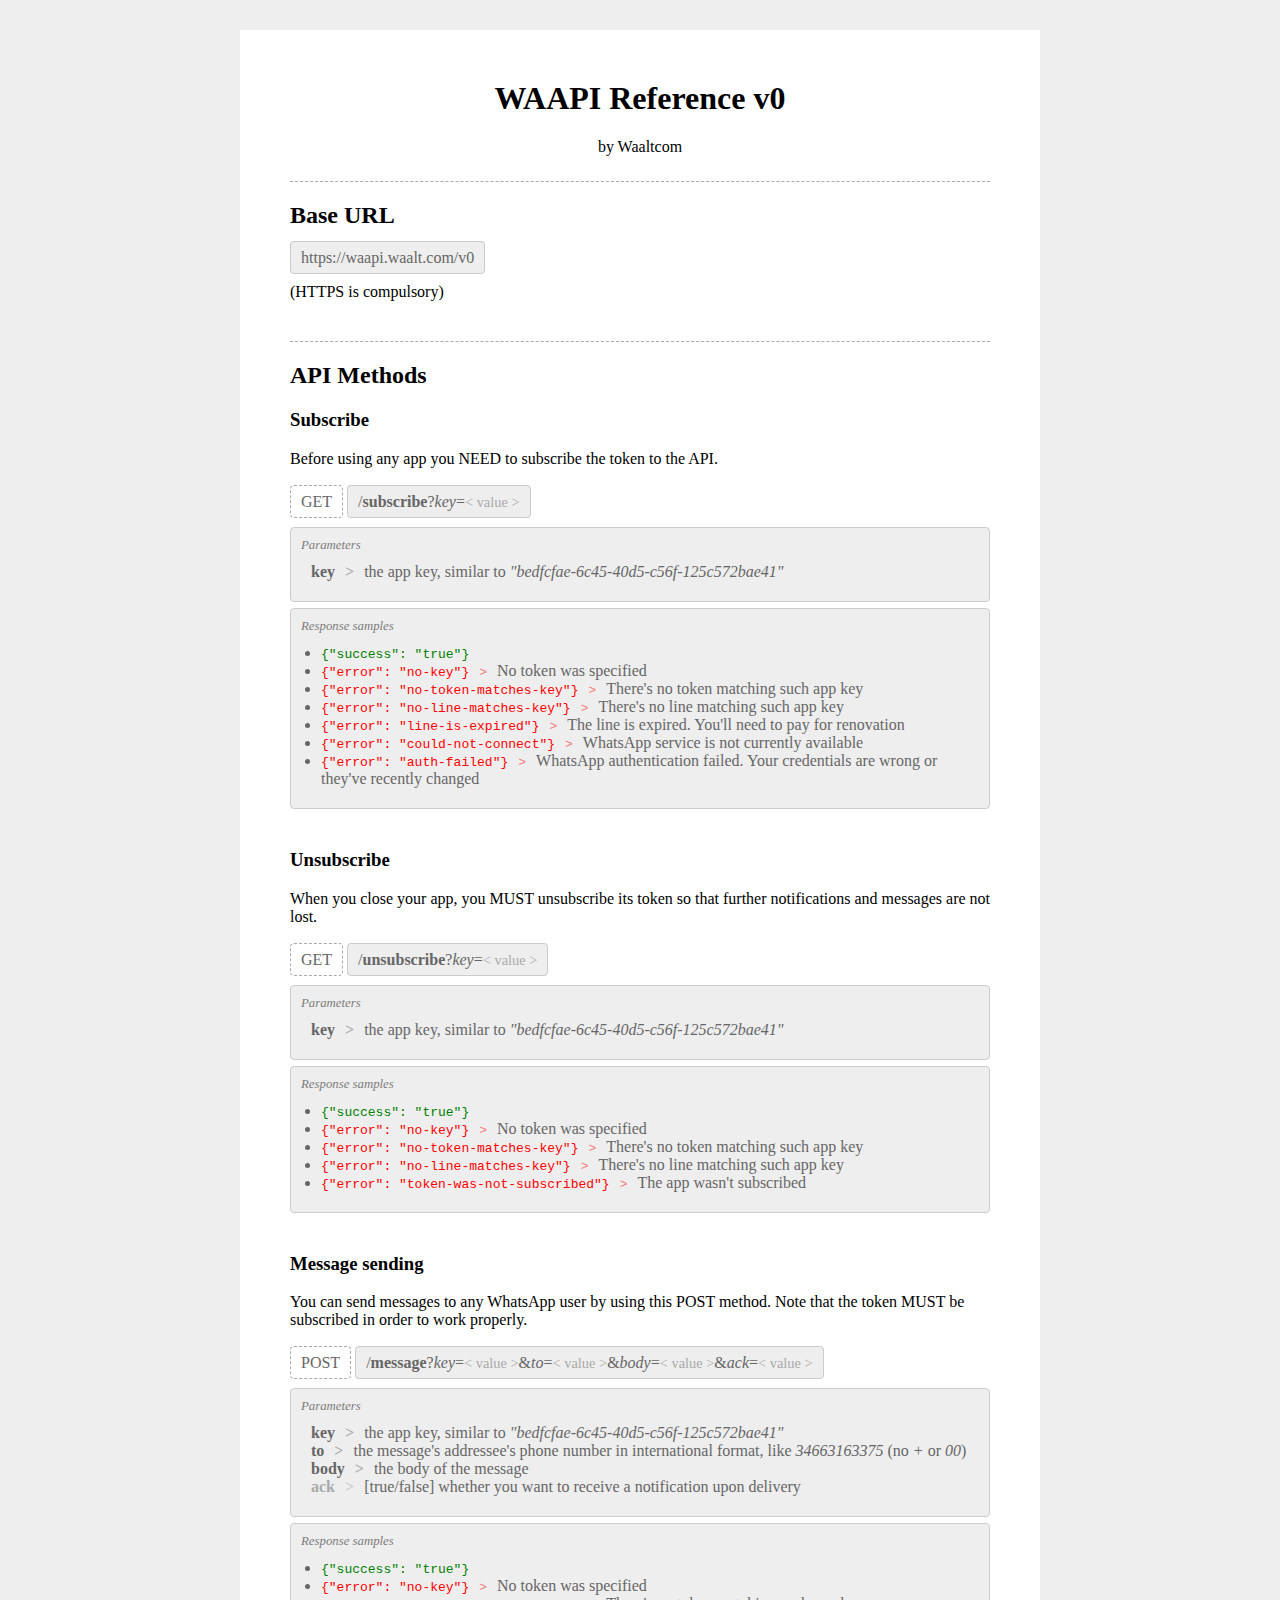
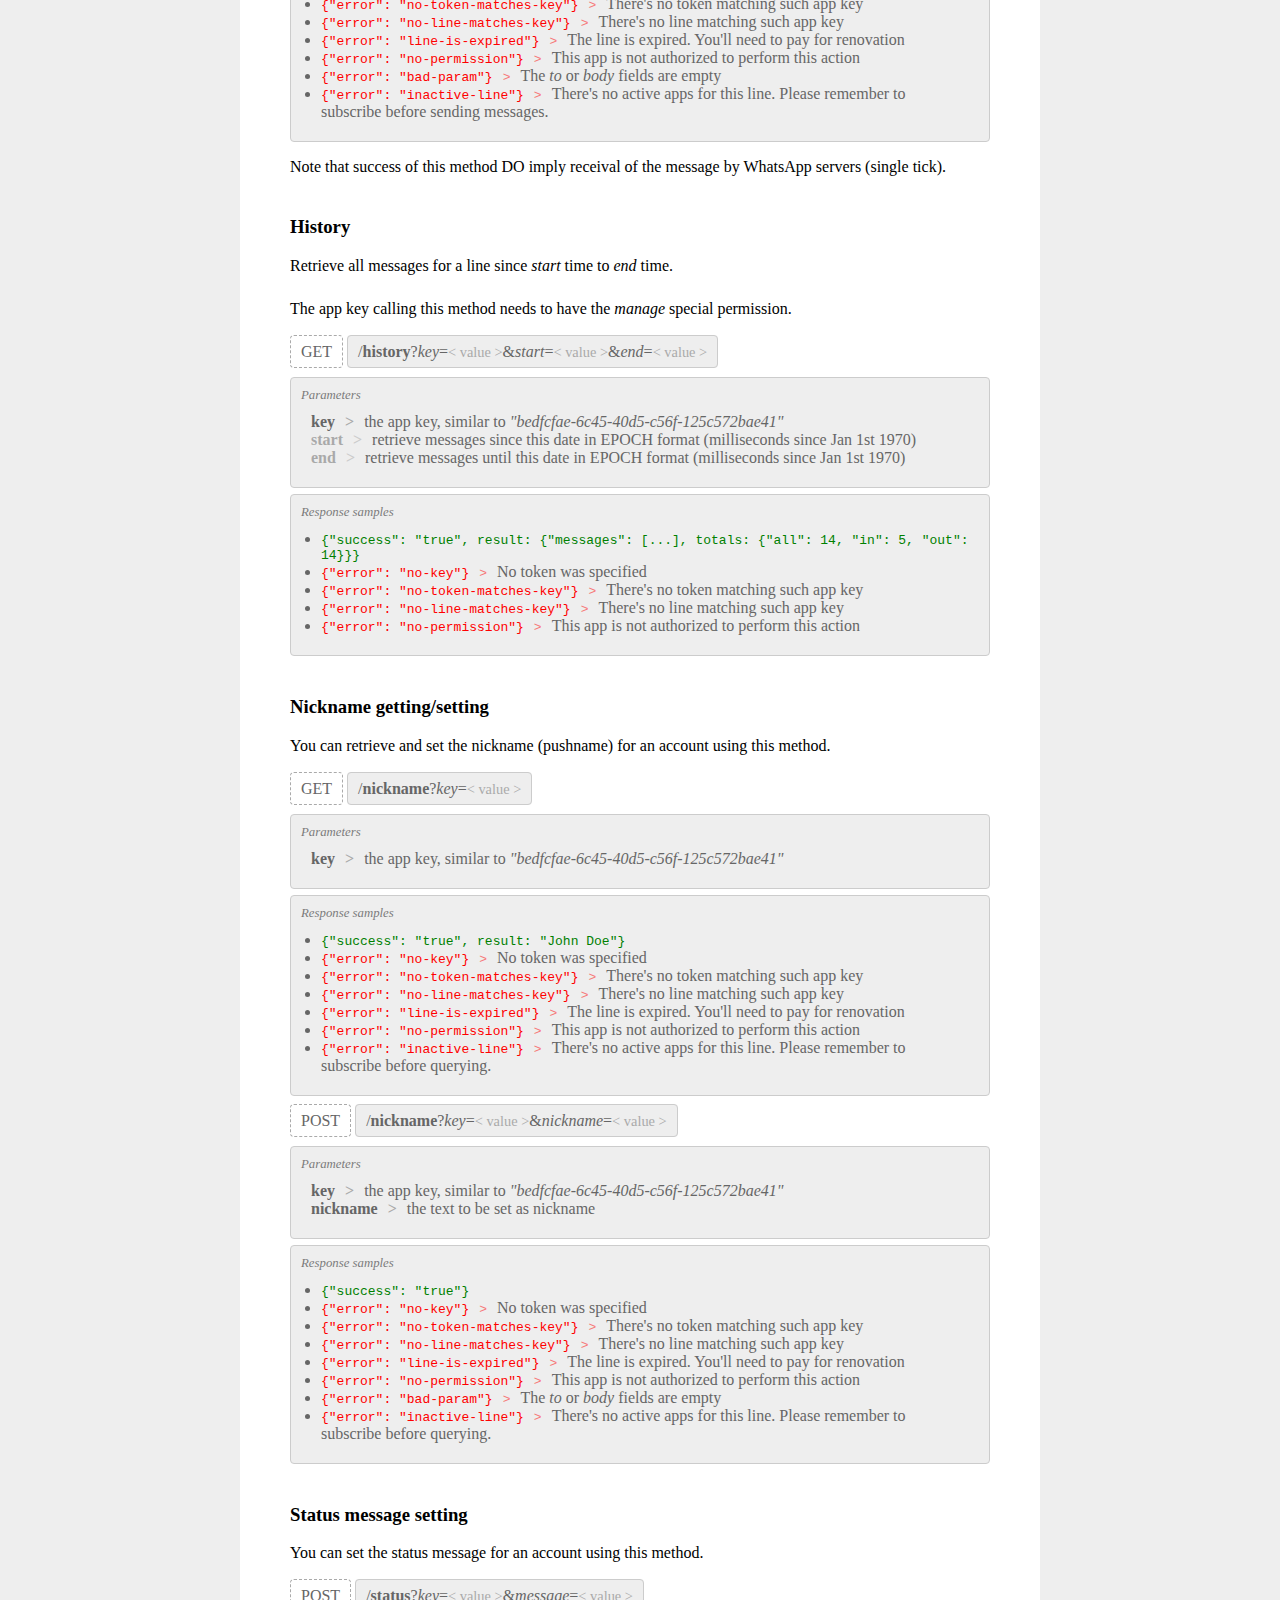
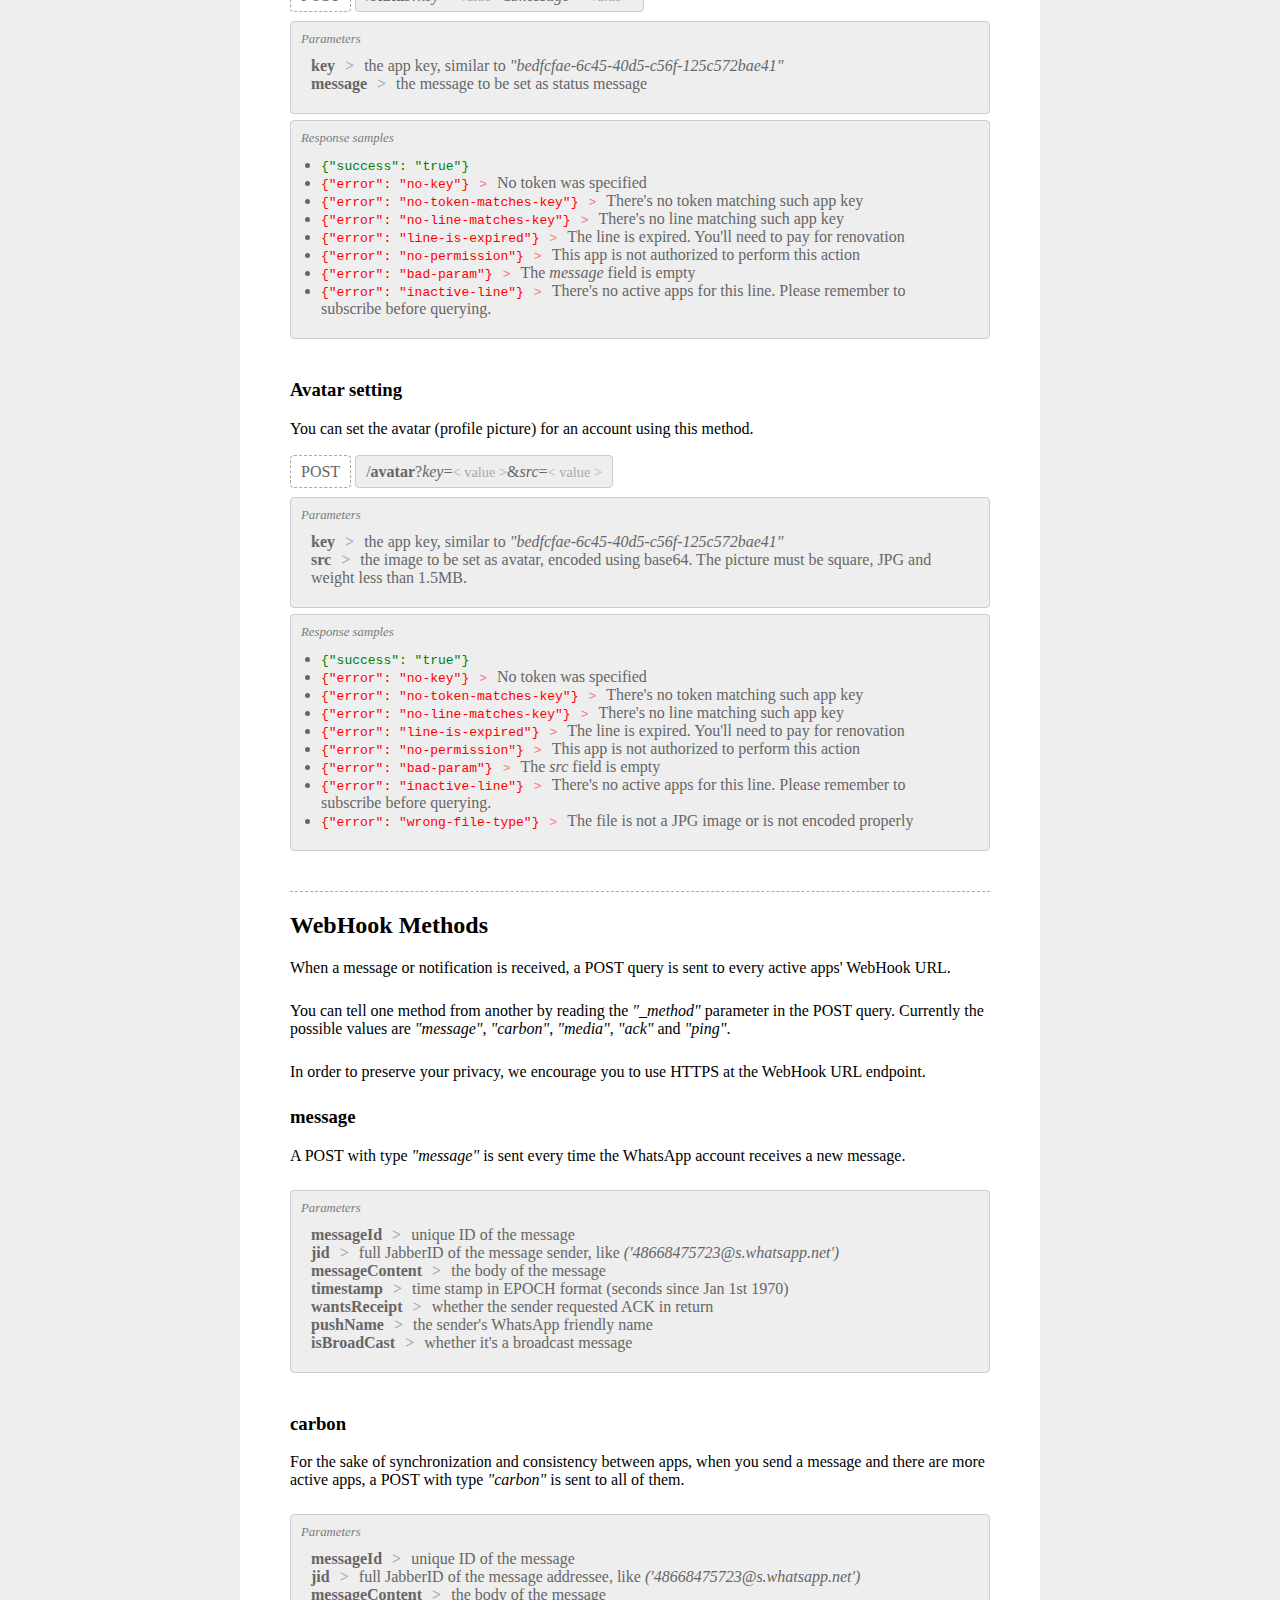
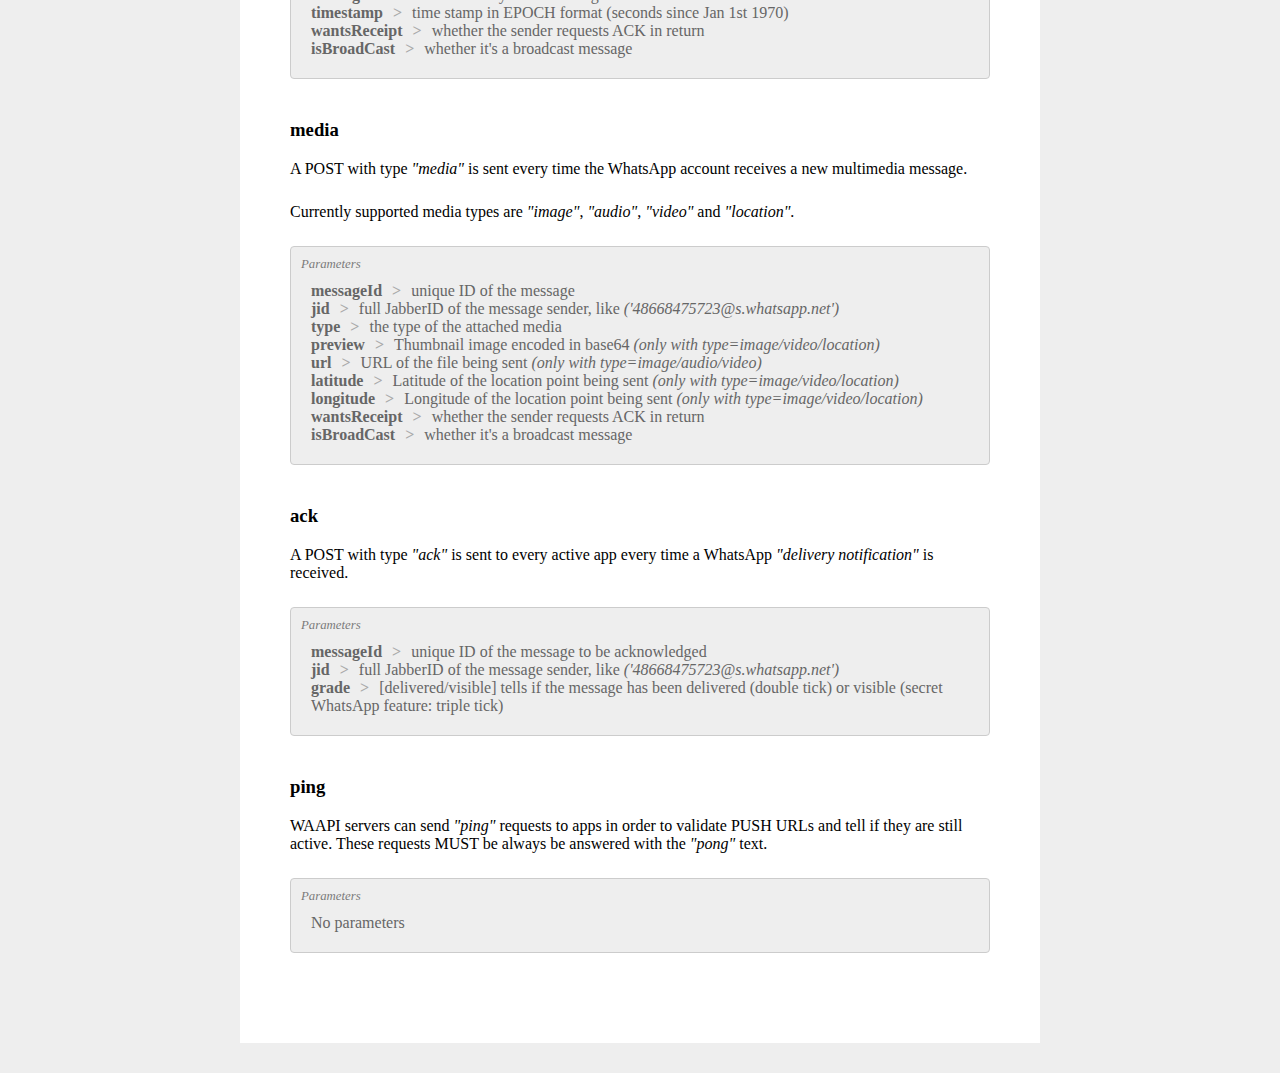
==== static/reference.htm @ eb1ebd45 "API update" ====
<html>
  <head>
    <title>WAAPI Reference v0</title>
  </head>
  <body>
    <header>
      <h1>WAAPI Reference v0</h1>
      <p>by Waaltcom</p>
    </header>
    <section>
      <header>
        <h2>Base URL</h2>
      </header>
      <article>
        <a class="url">https://waapi.waalt.com/v0</a>
        <p>(HTTPS is compulsory)</p>
      </article>
    </section>
    <section>
      <header>
        <h2>API Methods</h2>
      </header>
      <article>
        <header>
          <h3>Subscribe</h3>
        </header>
        <p>Before using any app you NEED to subscribe the token to the API.</p>
        <span class="method">GET</span>
        <a class="url">/<strong>subscribe</strong>?<em>key</em>=<span class="value"></span></a>
        <ul class="params">
          <li><strong>key</strong>the app key, similar to <em>"bedfcfae-6c45-40d5-c56f-125c572bae41"</em></li>
        </ul>
        <ul class="results">
          <li><code class="success">{"success": "true"}</code></li>
          <li><code class="error">{"error": "no-key"}</code>No token was specified</li>
          <li><code class="error">{"error": "no-token-matches-key"}</code>There's no token matching such app key</li>
          <li><code class="error">{"error": "no-line-matches-key"}</code>There's no line matching such app key</li>
          <li><code class="error">{"error": "line-is-expired"}</code>The line is expired. You'll need to pay for renovation</li>
          <li><code class="error">{"error": "could-not-connect"}</code>WhatsApp service is not currently available</li>
          <li><code class="error">{"error": "auth-failed"}</code>WhatsApp authentication failed. Your credentials are wrong or they've recently changed</li>
        </ul>
      </article>
      <article>
        <header>
          <h3>Unsubscribe</h3>
        </header>
        <p>When you close your app, you MUST unsubscribe its token so that further notifications and messages are not lost.</p>
        <span class="method">GET</span>
        <a class="url">/<strong>unsubscribe</strong>?<em>key</em>=<span class="value"></span></a>
        <ul class="params">
          <li><strong>key</strong>the app key, similar to <em>"bedfcfae-6c45-40d5-c56f-125c572bae41"</em></li>
        </ul>
        <ul class="results">
          <li><code class="success">{"success": "true"}</code></li>
          <li><code class="error">{"error": "no-key"}</code>No token was specified</li>
          <li><code class="error">{"error": "no-token-matches-key"}</code>There's no token matching such app key</li>
          <li><code class="error">{"error": "no-line-matches-key"}</code>There's no line matching such app key</li>
          <li><code class="error">{"error": "token-was-not-subscribed"}</code>The app wasn't subscribed</li>
        </ul>
      </article>
      <article>
        <header>
          <h3>Message sending</h3>
        </header>
        <p>You can send messages to any WhatsApp user by using this POST method. Note that the token MUST be subscribed in order to work properly.</p>
        <span class="method">POST</span>
        <a class="url">/<strong>message</strong>?<em>key</em>=<span class="value">&<em>to</em>=<span class="value">&<em>body</em>=<span class="value">&<em>ack</em>=<span class="value"></span></a>
        <ul class="params">
          <li><strong>key</strong>the app key, similar to <em>"bedfcfae-6c45-40d5-c56f-125c572bae41"</em></li>
          <li><strong>to</strong>the message's addressee's phone number in international format, like <em>34663163375</em> (no <em>+</em> or <em>00</em>)</li>
          <li><strong>body</strong>the body of the message</li>
          <li><strong class="optional">ack</strong>[true/false] whether you want to receive a notification upon delivery</em></li>
        </ul>
        <ul class="results">
          <li><code class="success">{"success": "true"}</code></li>
          <li><code class="error">{"error": "no-key"}</code>No token was specified</li>
          <li><code class="error">{"error": "no-token-matches-key"}</code>There's no token matching such app key</li>
          <li><code class="error">{"error": "no-line-matches-key"}</code>There's no line matching such app key</li>
          <li><code class="error">{"error": "line-is-expired"}</code>The line is expired. You'll need to pay for renovation</li>
          <li><code class="error">{"error": "no-permission"}</code>This app is not authorized to perform this action</li>
          <li><code class="error">{"error": "bad-param"}</code>The <em>to</em> or <em>body</em> fields are empty</li>
          <li><code class="error">{"error": "inactive-line"}</code>There's no active apps for this line. Please remember to subscribe before sending messages.</li>
        </ul>
        <p>Note that success of this method DO imply receival of the message by WhatsApp servers (single tick).</p>
      </article>
      <article>
        <header>
          <h3>History</h3>
        </header>
        <p>Retrieve all messages for a line since <em>start</em> time to <em>end</em> time.</p>
        <p>The app key calling this method needs to have the <em>manage</em> special permission.</p>
        <span class="method">GET</span>
        <a class="url">/<strong>history</strong>?<em>key</em>=<span class="value">&<em>start</em>=<span class="value">&<em>end</em>=<span class="value"></a>
        <ul class="params">
          <li><strong>key</strong>the app key, similar to <em>"bedfcfae-6c45-40d5-c56f-125c572bae41"</em></li>
          <li><strong class="optional">start</strong>retrieve messages since this date in EPOCH format (milliseconds since Jan 1st 1970)</li>
          <li><strong class="optional">end</strong>retrieve messages until this date in EPOCH format (milliseconds since Jan 1st 1970)</li>
        </ul>
        <ul class="results">
          <li><code class="success">{"success": "true", result: {"messages": [...], totals: {"all": 14, "in": 5, "out": 14}}}</code></li>
          <li><code class="error">{"error": "no-key"}</code>No token was specified</li>
          <li><code class="error">{"error": "no-token-matches-key"}</code>There's no token matching such app key</li>
          <li><code class="error">{"error": "no-line-matches-key"}</code>There's no line matching such app key</li>
          <li><code class="error">{"error": "no-permission"}</code>This app is not authorized to perform this action</li>
        </ul>
      </article>
      <article>
        <header>
          <h3>Nickname getting/setting</h3>
        </header>
        <p>You can retrieve and set the nickname (pushname) for an account using this method.</p>
        <span class="method">GET</span>
        <a class="url">/<strong>nickname</strong>?<em>key</em>=<span class="value"></a>
        <ul class="params">
          <li><strong>key</strong>the app key, similar to <em>"bedfcfae-6c45-40d5-c56f-125c572bae41"</em></li>
        </ul>
        <ul class="results">
          <li><code class="success">{"success": "true", result: "John Doe"}</code></li>
          <li><code class="error">{"error": "no-key"}</code>No token was specified</li>
          <li><code class="error">{"error": "no-token-matches-key"}</code>There's no token matching such app key</li>
          <li><code class="error">{"error": "no-line-matches-key"}</code>There's no line matching such app key</li>
          <li><code class="error">{"error": "line-is-expired"}</code>The line is expired. You'll need to pay for renovation</li>
          <li><code class="error">{"error": "no-permission"}</code>This app is not authorized to perform this action</li>
          <li><code class="error">{"error": "inactive-line"}</code>There's no active apps for this line. Please remember to subscribe before querying.</li>
        </ul>
        <span class="method">POST</span>
        <a class="url">/<strong>nickname</strong>?<em>key</em>=<span class="value">&<em>nickname</em>=<span class="value"></a>
        <ul class="params">
          <li><strong>key</strong>the app key, similar to <em>"bedfcfae-6c45-40d5-c56f-125c572bae41"</em></li>
          <li><strong>nickname</strong>the text to be set as nickname</li>
        </ul>
        <ul class="results">
          <li><code class="success">{"success": "true"}</code></li>
          <li><code class="error">{"error": "no-key"}</code>No token was specified</li>
          <li><code class="error">{"error": "no-token-matches-key"}</code>There's no token matching such app key</li>
          <li><code class="error">{"error": "no-line-matches-key"}</code>There's no line matching such app key</li>
          <li><code class="error">{"error": "line-is-expired"}</code>The line is expired. You'll need to pay for renovation</li>
          <li><code class="error">{"error": "no-permission"}</code>This app is not authorized to perform this action</li>
          <li><code class="error">{"error": "bad-param"}</code>The <em>to</em> or <em>body</em> fields are empty</li>
          <li><code class="error">{"error": "inactive-line"}</code>There's no active apps for this line. Please remember to subscribe before querying.</li>
        </ul>
      </article>
      <article>
        <header>
          <h3>Status message setting</h3>
        </header>
        <p>You can set the status message for an account using this method.</p>
        <span class="method">POST</span>
        <a class="url">/<strong>status</strong>?<em>key</em>=<span class="value">&<em>message</em>=<span class="value"></a>
        <ul class="params">
          <li><strong>key</strong>the app key, similar to <em>"bedfcfae-6c45-40d5-c56f-125c572bae41"</em></li>
          <li><strong>message</strong>the message to be set as status message</li>
        </ul>
        <ul class="results">
          <li><code class="success">{"success": "true"}</code></li>
          <li><code class="error">{"error": "no-key"}</code>No token was specified</li>
          <li><code class="error">{"error": "no-token-matches-key"}</code>There's no token matching such app key</li>
          <li><code class="error">{"error": "no-line-matches-key"}</code>There's no line matching such app key</li>
          <li><code class="error">{"error": "line-is-expired"}</code>The line is expired. You'll need to pay for renovation</li>
          <li><code class="error">{"error": "no-permission"}</code>This app is not authorized to perform this action</li>
          <li><code class="error">{"error": "bad-param"}</code>The <em>message</em> field is empty</li>
          <li><code class="error">{"error": "inactive-line"}</code>There's no active apps for this line. Please remember to subscribe before querying.</li>
        </ul>
      </article>
      <article>
        <header>
          <h3>Avatar setting</h3>
        </header>
        <p>You can set the avatar (profile picture) for an account using this method.</p>
        <span class="method">POST</span>
        <a class="url">/<strong>avatar</strong>?<em>key</em>=<span class="value">&<em>src</em>=<span class="value"></a>
        <ul class="params">
          <li><strong>key</strong>the app key, similar to <em>"bedfcfae-6c45-40d5-c56f-125c572bae41"</em></li>
          <li><strong>src</strong>the image to be set as avatar, encoded using base64. The picture must be square, JPG and weight less than 1.5MB.</li>
        </ul>
        <ul class="results">
          <li><code class="success">{"success": "true"}</code></li>
          <li><code class="error">{"error": "no-key"}</code>No token was specified</li>
          <li><code class="error">{"error": "no-token-matches-key"}</code>There's no token matching such app key</li>
          <li><code class="error">{"error": "no-line-matches-key"}</code>There's no line matching such app key</li>
          <li><code class="error">{"error": "line-is-expired"}</code>The line is expired. You'll need to pay for renovation</li>
          <li><code class="error">{"error": "no-permission"}</code>This app is not authorized to perform this action</li>
          <li><code class="error">{"error": "bad-param"}</code>The <em>src</em> field is empty</li>
          <li><code class="error">{"error": "inactive-line"}</code>There's no active apps for this line. Please remember to subscribe before querying.</li>
          <li><code class="error">{"error": "wrong-file-type"}</code>The file is not a JPG image or is not encoded properly</li>
        </ul>
      </article>
    </section>
    <section>
      <header>
        <h2>WebHook Methods</h2>
      </header>
      <p>When a message or notification is received, a POST query is sent to every active apps' WebHook URL.</p>
      <p>You can tell one method from another by reading the <em>"_method"</em> parameter in the POST query. Currently the possible values are <em>"message"</em>, <em>"carbon"</em>, <em>"media"</em>, <em>"ack"</em> and <em>"ping"</em>.</p>
      <p>In order to preserve your privacy, we encourage you to use HTTPS at the WebHook URL endpoint.</p>
      <article>
        <header>
          <h3>message</h3>
        </header>
        <p>A POST with type <em>"message"</em> is sent every time the WhatsApp account receives a new message.</p>
        <ul class="params">
          <li><strong>messageId</strong>unique ID of the message</li>
          <li><strong>jid</strong>full JabberID of the message sender, like <em>('48668475723@s.whatsapp.net')</em></li>
          <li><strong>messageContent</strong>the body of the message</li>
          <li><strong>timestamp</strong>time stamp in EPOCH format (seconds since Jan 1st 1970)</li>
          <li><strong>wantsReceipt</strong>whether the sender requested ACK in return</li>
          <li><strong>pushName</strong>the sender's WhatsApp friendly name</li>
          <li><strong>isBroadCast</strong>whether it's a broadcast message</li>
        </ul>
      </article>
      <article>
        <header>
          <h3>carbon</h3>
        </header>
        <p>For the sake of synchronization and consistency between apps, when you send a message and there are more active apps, a POST with type <em>"carbon"</em> is sent to all of them.</p>
        <ul class="params">
          <li><strong>messageId</strong>unique ID of the message</li>
          <li><strong>jid</strong>full JabberID of the message addressee, like <em>('48668475723@s.whatsapp.net')</em></li>
          <li><strong>messageContent</strong>the body of the message</li>
          <li><strong>timestamp</strong>time stamp in EPOCH format (seconds since Jan 1st 1970)</li>
          <li><strong>wantsReceipt</strong>whether the sender requests ACK in return</li>
          <li><strong>isBroadCast</strong>whether it's a broadcast message</li>
        </ul>
      </article>
      <article>
        <header>
          <h3>media</h3>
        </header>
        <p>A POST with type <em>"media"</em> is sent every time the WhatsApp account receives a new multimedia message.</p>
        <p>Currently supported media types are <em>"image"</em>, <em>"audio"</em>, <em>"video"</em> and <em>"location"</em>.
        <ul class="params">
          <li><strong>messageId</strong>unique ID of the message</li>
          <li><strong>jid</strong>full JabberID of the message sender, like <em>('48668475723@s.whatsapp.net')</em></li>
          <li><strong>type</strong>the type of the attached media</li>
          <li><strong>preview</strong>Thumbnail image encoded in base64 <em>(only with type=image/video/location)</em></li>
          <li><strong>url</strong>URL of the file being sent <em>(only with type=image/audio/video)</em></li>
          <li><strong>latitude</strong>Latitude of the location point being sent <em>(only with type=image/video/location)</em></li>
          <li><strong>longitude</strong>Longitude of the location point being sent <em>(only with type=image/video/location)</em></li>
          <li><strong>wantsReceipt</strong>whether the sender requests ACK in return</li>
          <li><strong>isBroadCast</strong>whether it's a broadcast message</li>
        </ul>
      </article>
      <article>
        <header>
          <h3>ack</h3>
        </header>
        <p>A POST with type <em>"ack"</em> is sent to every active app every time a WhatsApp <em>"delivery notification"</em> is received.</p>
        <ul class="params">
          <li><strong>messageId</strong>unique ID of the message to be acknowledged</li>
          <li><strong>jid</strong>full JabberID of the message sender, like <em>('48668475723@s.whatsapp.net')</em></li>
          <li><strong>grade</strong>[delivered/visible] tells if the message has been delivered (double tick) or visible (secret WhatsApp feature: triple tick)</li>
        </ul>
      </article>
      <article>
        <header>
          <h3>ping</h3>
        </header>
        <p>WAAPI servers can send <em>"ping"</em> requests to apps in order to validate PUSH URLs and tell if they are still active. These requests MUST be always be answered with the <em>"pong"</em> text.</p>
        <ul class="params">
          <li>No parameters</li>
        </ul>
      </article>
    </section>
    <style type="text/css">
      html {
        background-color: #EEE;
      }
      body {
        margin: 30px auto;
        max-width: 700px;
        background-color: #FFF;
        padding: 50px;
      }
      p {
        margin-bottom: 25px;
      }
      a.url {
        padding: 7px 10px;
        background-color: #EEE;
        border: 1px solid #CCC;
        border-radius: 4px;
        color: #666;
      }
      span.method {
        padding: 7px 10px;
        border: 1px dashed #AAA;
        border-radius: 4px;
        color: #666;
      }
      span.value:before {
        content: "< value >";
        opacity: .5;
        font-size: .9em;
      }
      ul.params {
        padding: 20px 20px 20px 20px;
        border: 1px solid #CCC;
        border-radius: 4px;
        background-color: #EEE;
      }
      ul.params:before {
        content: "Parameters";
        position: relative;
        top: -10px;
        left: -10px;
        opacity: .5;
        font-size: .8em;
        font-style: italic;
      }
      ul.params li {
        list-style-type: none;
        color: #666;
      }
      ul.params li strong::after,
      ul.results li code.error::after {
        content: ">";
        margin: 0 10px;
        opacity: .5;
      }
      ul.params li strong.optional {
        opacity: .5;
      }
      ul.results {
        padding: 20px 20px 20px 20px;
        margin-top: -10px;
        border: 1px solid #CCC;
        border-radius: 4px;
        background-color: #EEE;
      }
      ul.results:before {
        content: "Response samples";
        position: relative;
        top: -10px;
        left: -10px;
        opacity: .5;
        font-size: .8em;
        font-style: italic;
      }
      ul.results li {
        margin-left: 10px;
        color: #666;
      }
      code.success {
        color: green;
      }
      code.error {
        color: red;
      }
      body > header {
        text-align: center;
      }
      section {
        border-top: 1px dashed #AAA;
        margin-bottom: 40px;
      }
      article {
        margin-bottom: 40px;
      }
    </style>
  </body>
</html>
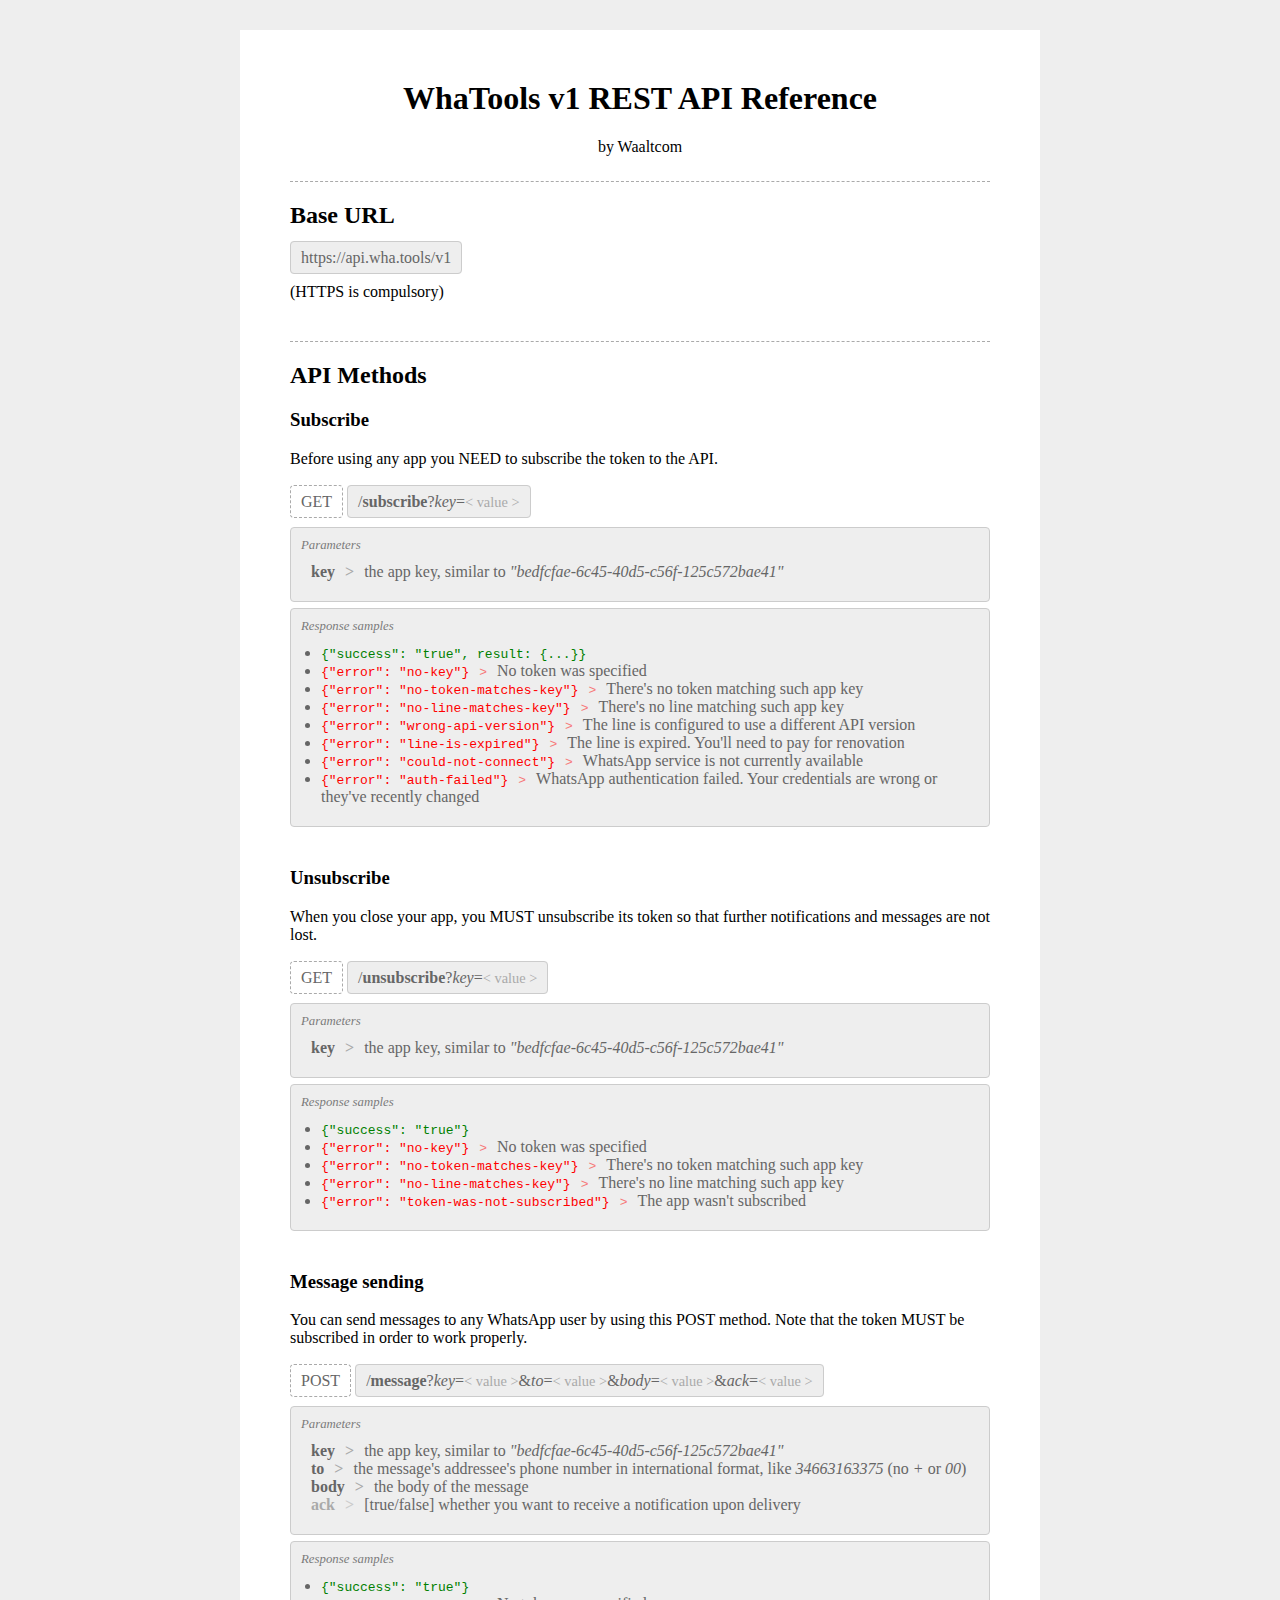
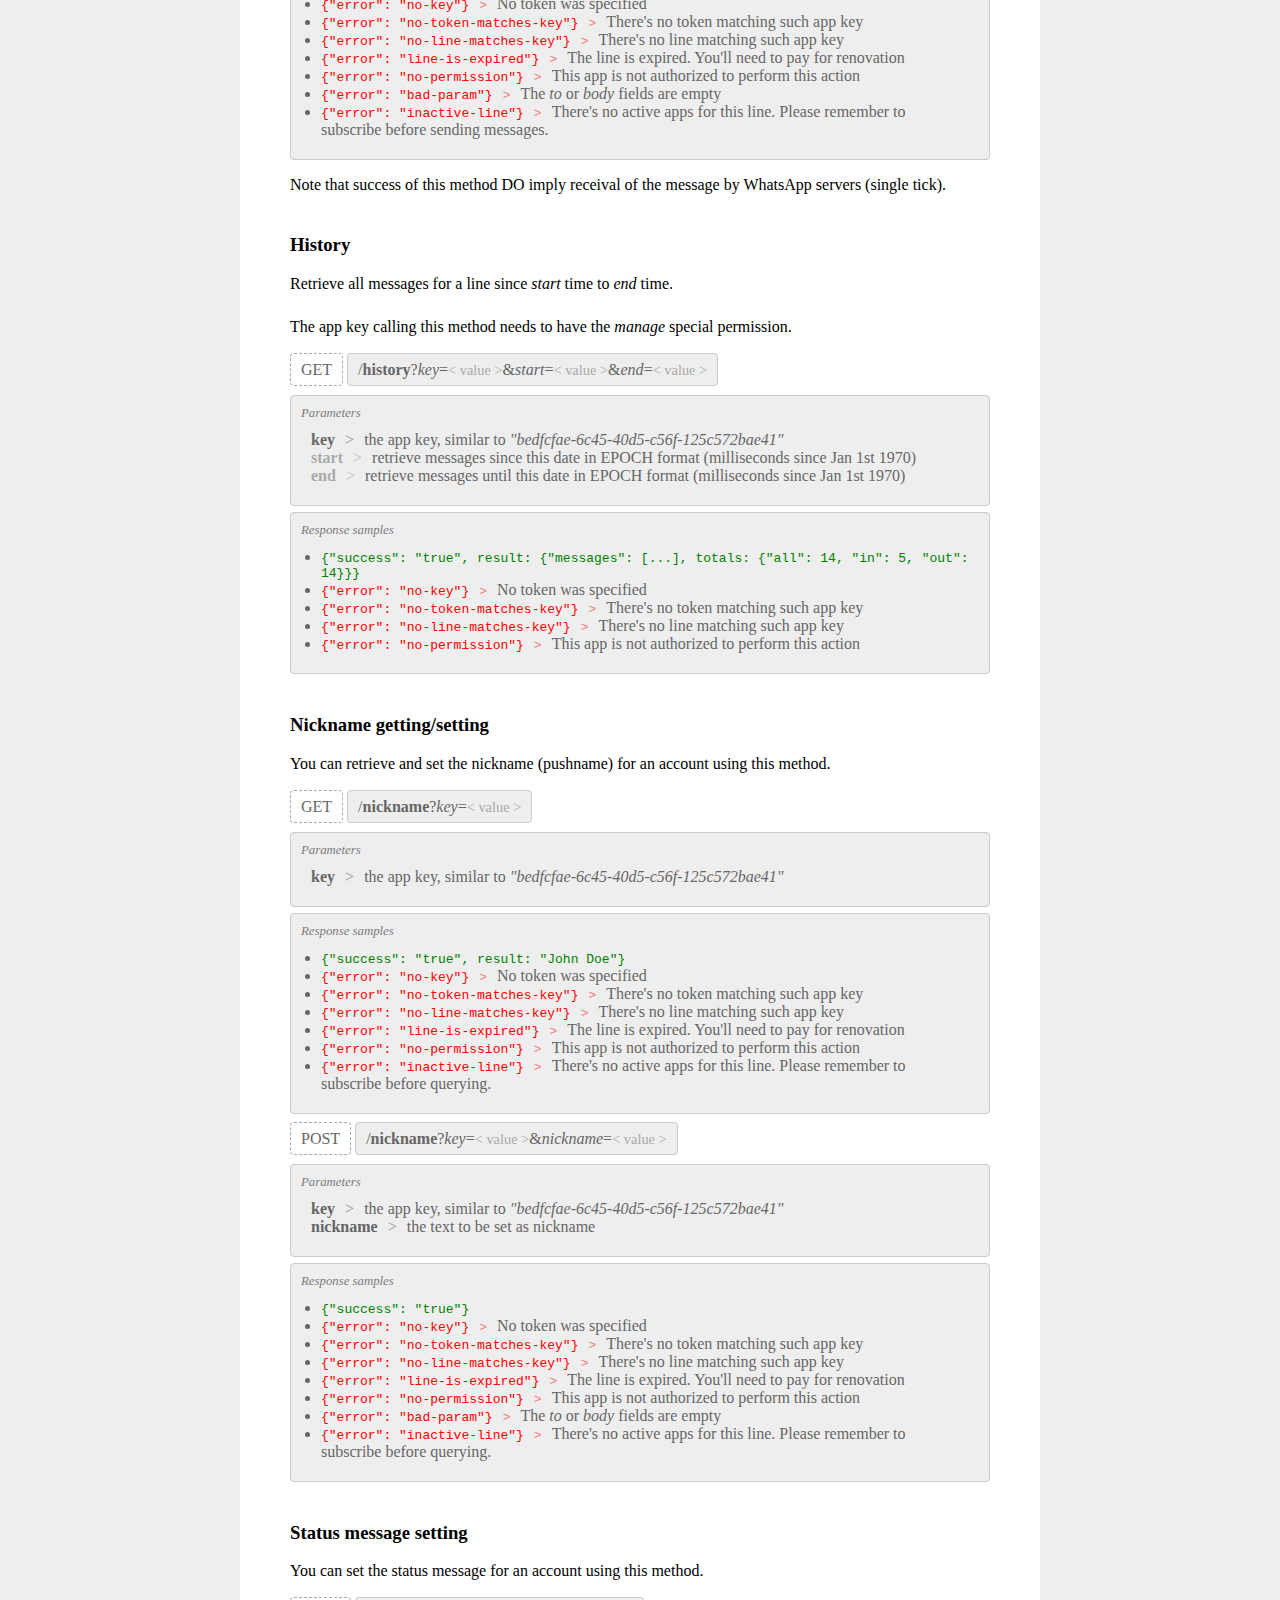
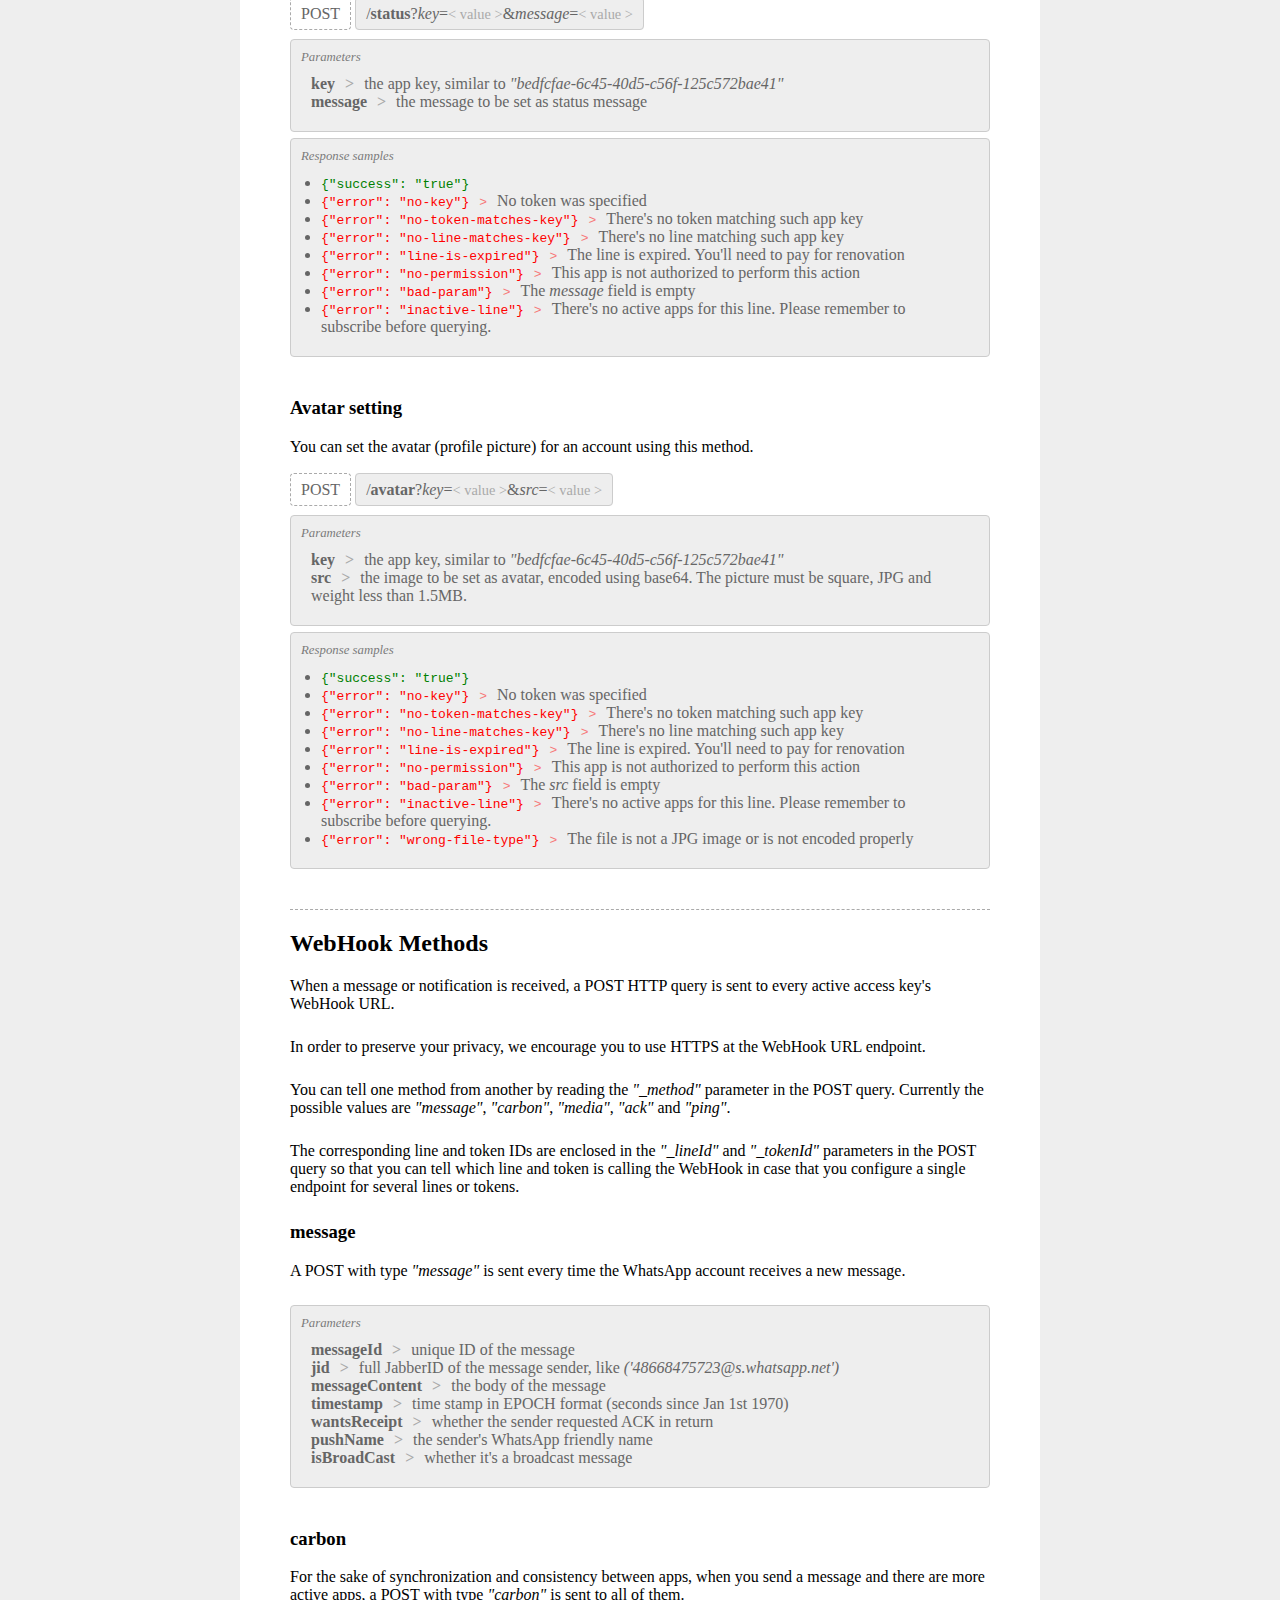
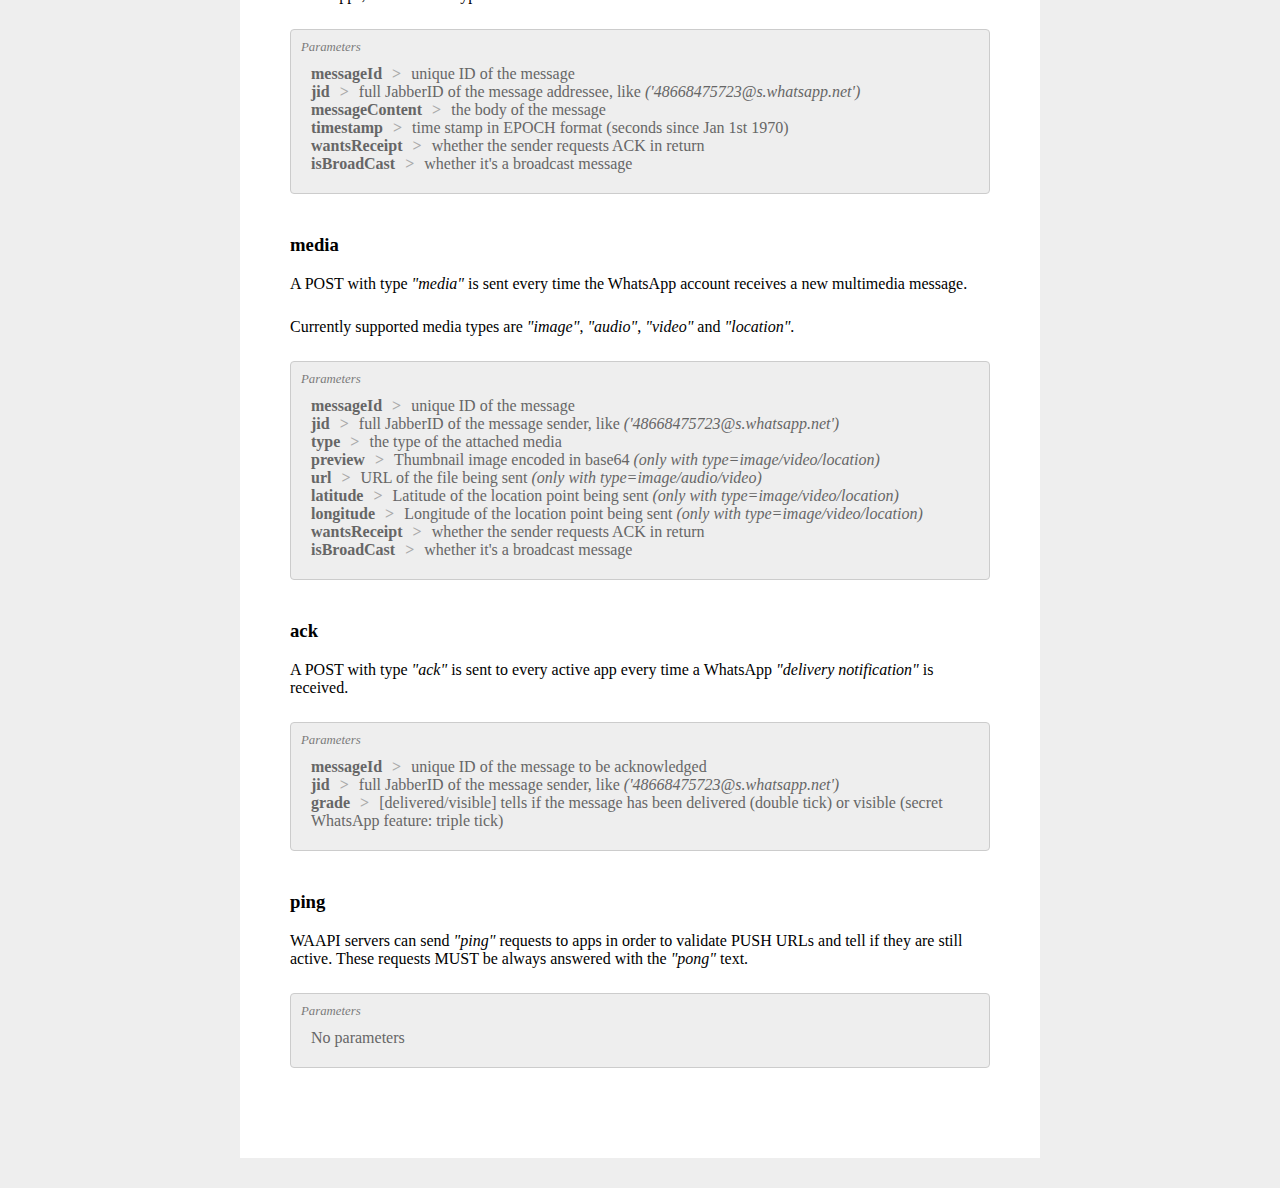
==== commit 0ba6f556: "v1 Reference" ====
--- a/static/reference.htm
+++ b/static/reference.htm
@@ -1,10 +1,10 @@
 <html>
   <head>
-    <title>WAAPI Reference v0</title>
+    <title>WhaTools REST API v1 Reference</title>
   </head>
   <body>
     <header>
-      <h1>WAAPI Reference v0</h1>
+      <h1>WhaTools v1 REST API Reference</h1>
       <p>by Waaltcom</p>
     </header>
     <section>
@@ -12,7 +12,7 @@
         <h2>Base URL</h2>
       </header>
       <article>
-        <a class="url">https://waapi.waalt.com/v0</a>
+        <a class="url">https://api.wha.tools/v1</a>
         <p>(HTTPS is compulsory)</p>
       </article>
     </section>
@@ -31,10 +31,11 @@
           <li><strong>key</strong>the app key, similar to <em>"bedfcfae-6c45-40d5-c56f-125c572bae41"</em></li>
         </ul>
         <ul class="results">
-          <li><code class="success">{"success": "true"}</code></li>
-          <li><code class="error">{"error": "no-key"}</code>No token was specified</li>
-          <li><code class="error">{"error": "no-token-matches-key"}</code>There's no token matching such app key</li>
-          <li><code class="error">{"error": "no-line-matches-key"}</code>There's no line matching such app key</li>
+          <li><code class="success">{"success": "true", result: {...}}</code></li>
+          <li><code class="error">{"error": "no-key"}</code>No token was specified</li>
+          <li><code class="error">{"error": "no-token-matches-key"}</code>There's no token matching such app key</li>
+          <li><code class="error">{"error": "no-line-matches-key"}</code>There's no line matching such app key</li>
+          <li><code class="error">{"error": "wrong-api-version"}</code>The line is configured to use a different API version</li>
           <li><code class="error">{"error": "line-is-expired"}</code>The line is expired. You'll need to pay for renovation</li>
           <li><code class="error">{"error": "could-not-connect"}</code>WhatsApp service is not currently available</li>
           <li><code class="error">{"error": "auth-failed"}</code>WhatsApp authentication failed. Your credentials are wrong or they've recently changed</li>
@@ -190,9 +191,10 @@
       <header>
         <h2>WebHook Methods</h2>
       </header>
-      <p>When a message or notification is received, a POST query is sent to every active apps' WebHook URL.</p>
+      <p>When a message or notification is received, a POST HTTP query is sent to every active access key's WebHook URL.</p>
+      <p>In order to preserve your privacy, we encourage you to use HTTPS at the WebHook URL endpoint.</p>
       <p>You can tell one method from another by reading the <em>"_method"</em> parameter in the POST query. Currently the possible values are <em>"message"</em>, <em>"carbon"</em>, <em>"media"</em>, <em>"ack"</em> and <em>"ping"</em>.</p>
-      <p>In order to preserve your privacy, we encourage you to use HTTPS at the WebHook URL endpoint.</p>
+      <p>The corresponding line and token IDs are enclosed in the <em>"_lineId"</em> and <em>"_tokenId"</em> parameters in the POST query so that you can tell which line and token is calling the WebHook in case that you configure a single endpoint for several lines or tokens.</p>
       <article>
         <header>
           <h3>message</h3>
@@ -255,7 +257,7 @@
         <header>
           <h3>ping</h3>
         </header>
-        <p>WAAPI servers can send <em>"ping"</em> requests to apps in order to validate PUSH URLs and tell if they are still active. These requests MUST be always be answered with the <em>"pong"</em> text.</p>
+        <p>WAAPI servers can send <em>"ping"</em> requests to apps in order to validate PUSH URLs and tell if they are still active. These requests MUST be always answered with the <em>"pong"</em> text.</p>
         <ul class="params">
           <li>No parameters</li>
         </ul>
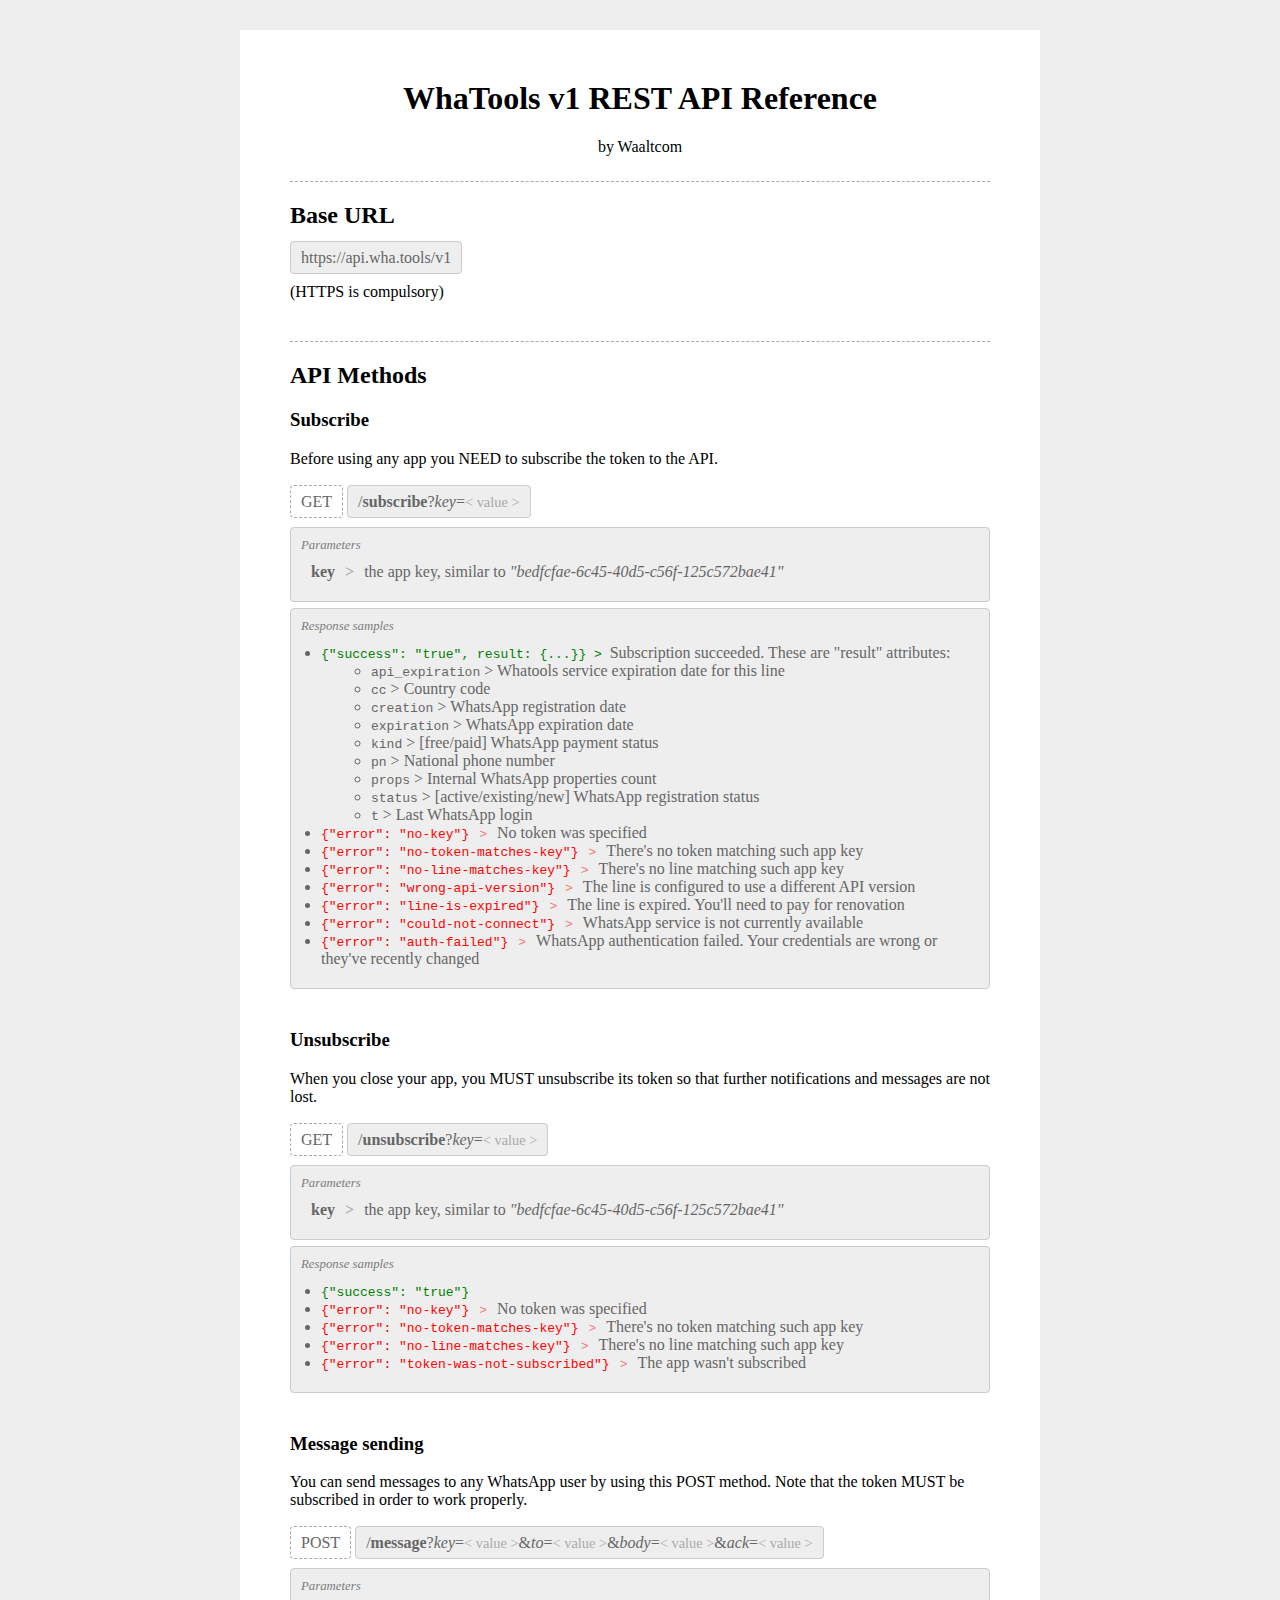
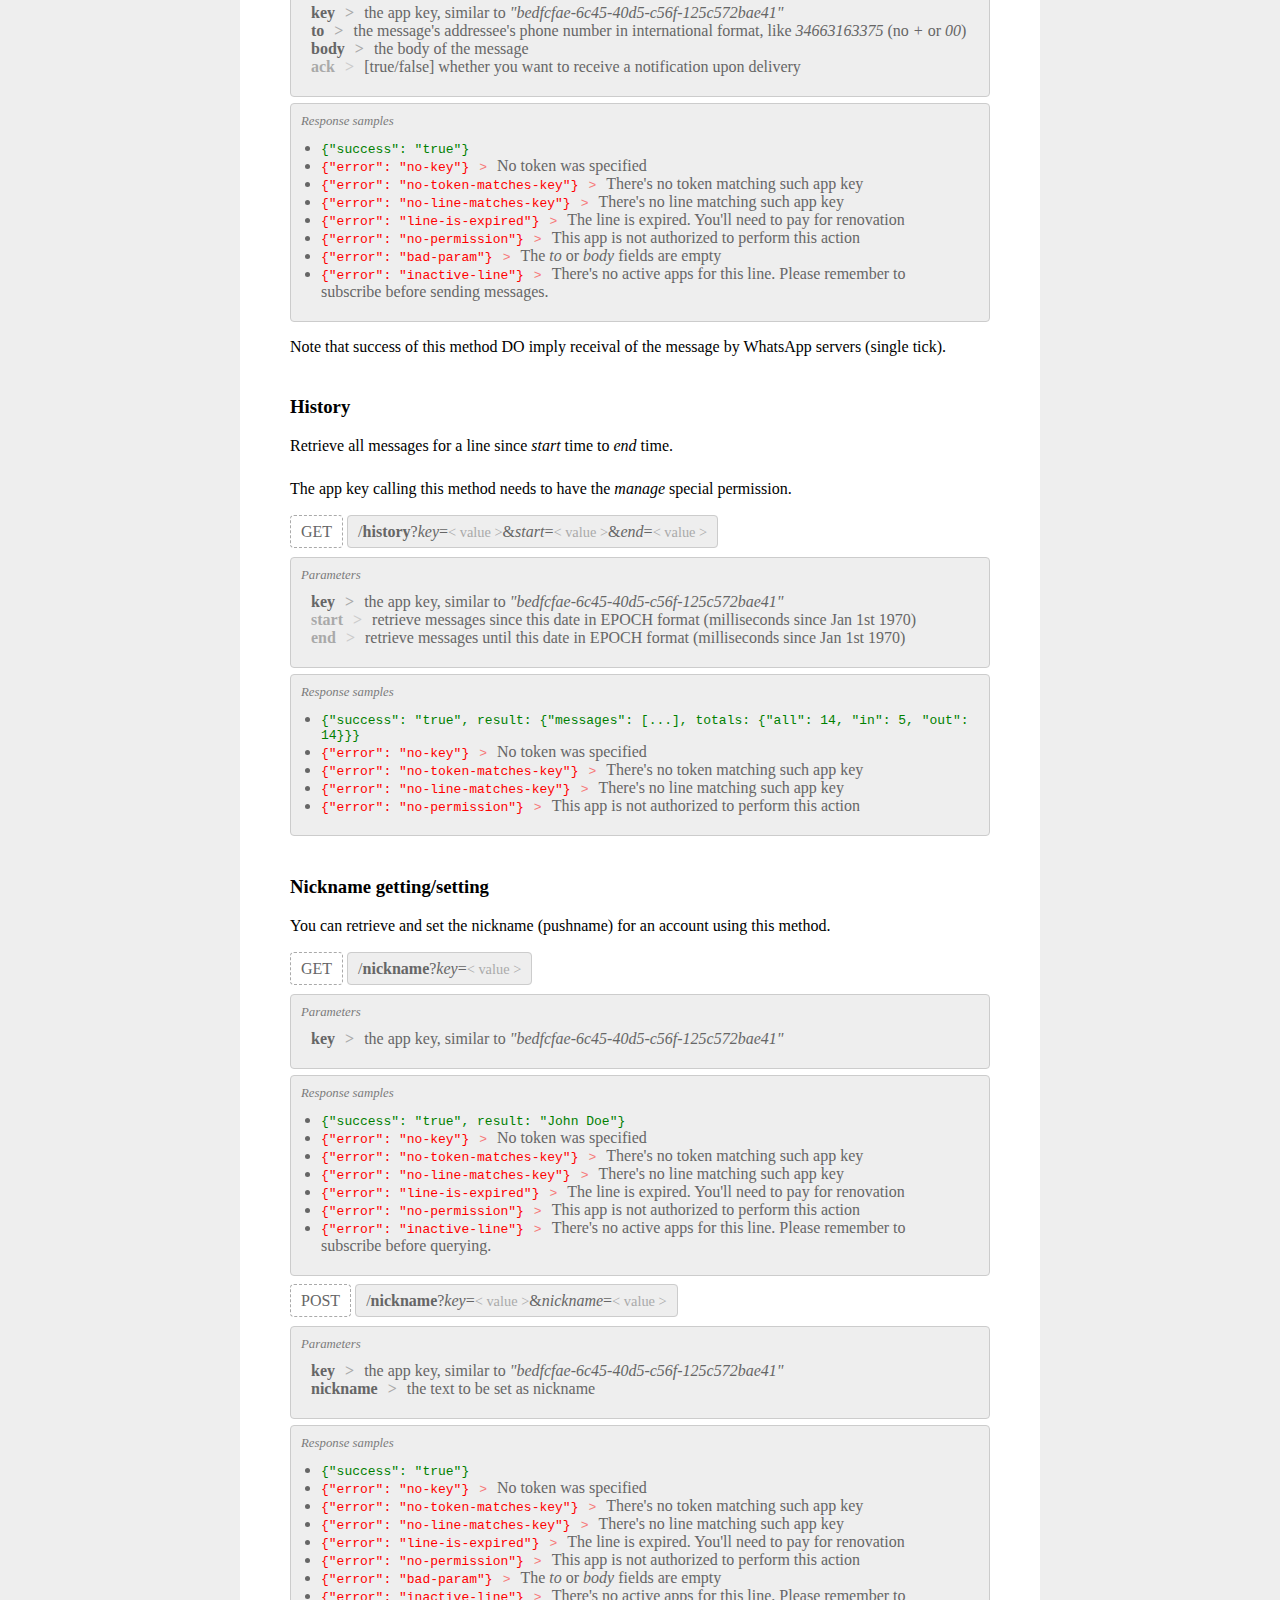
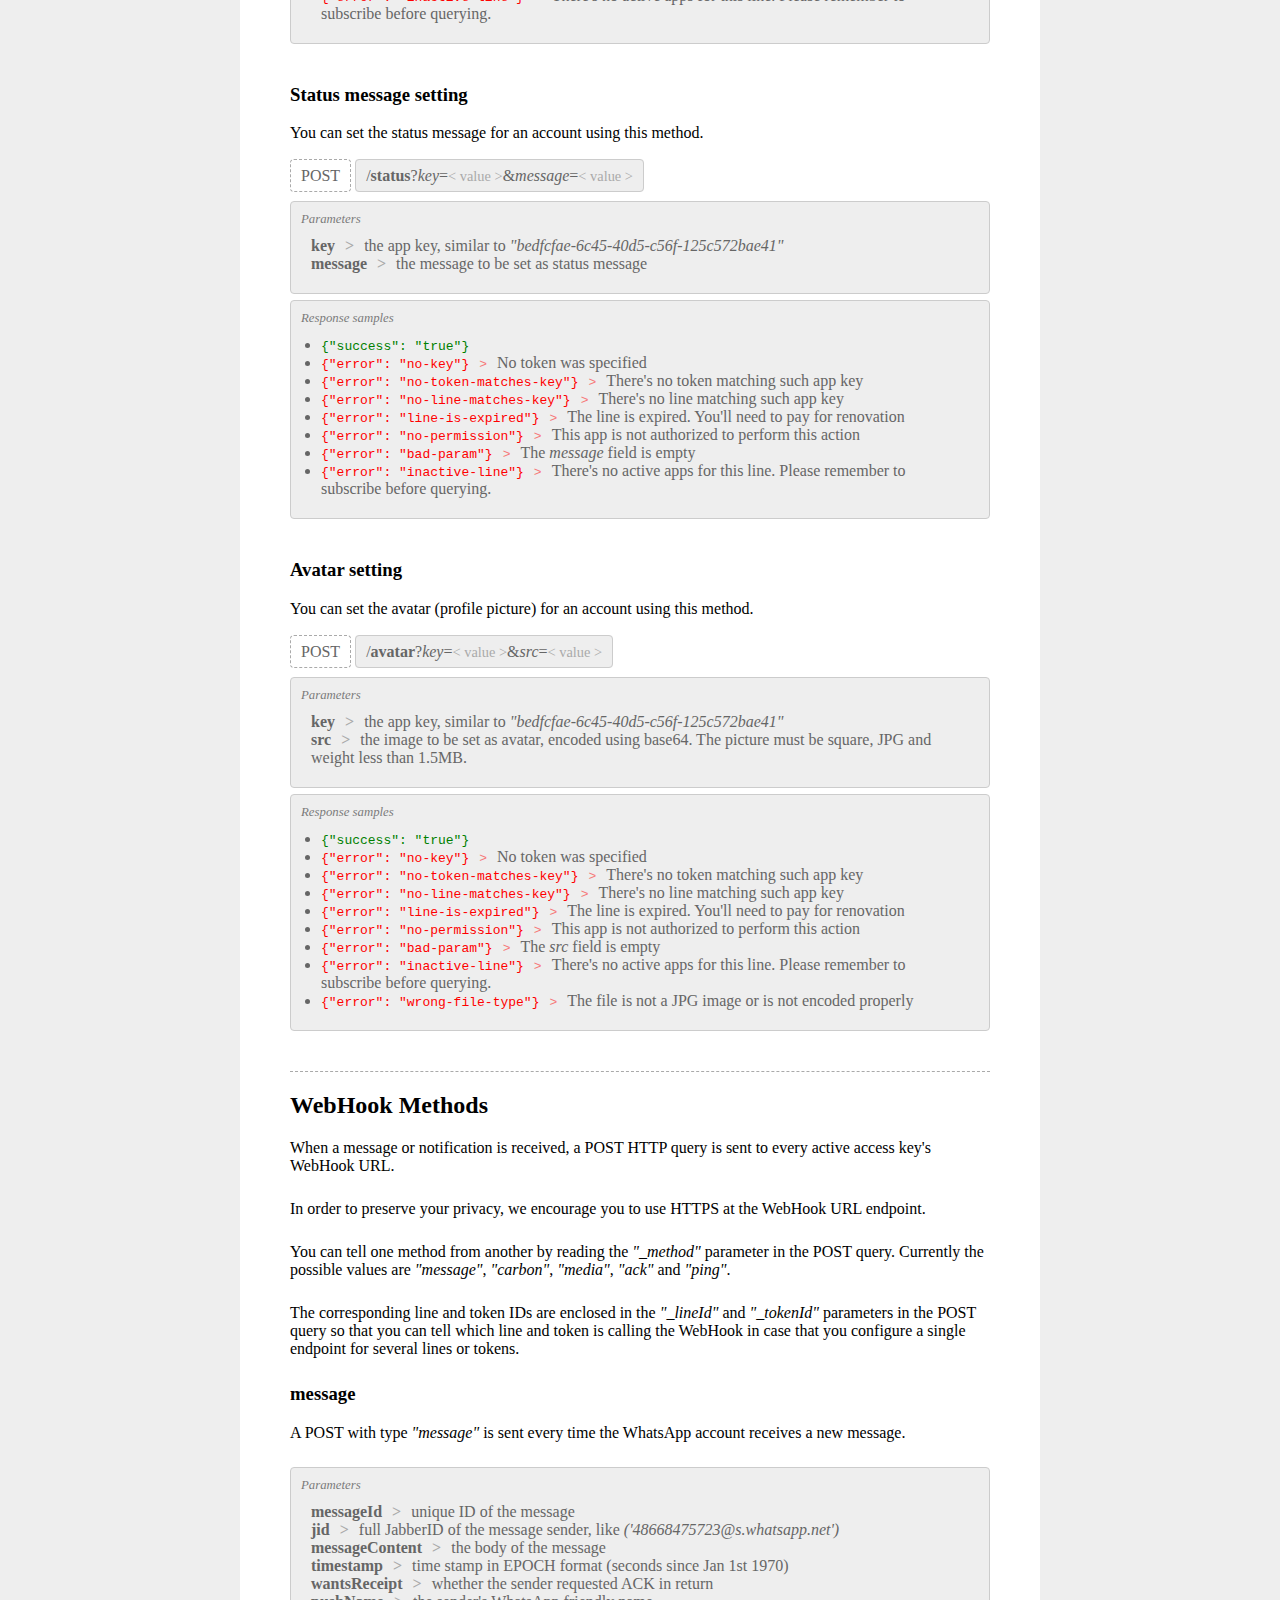
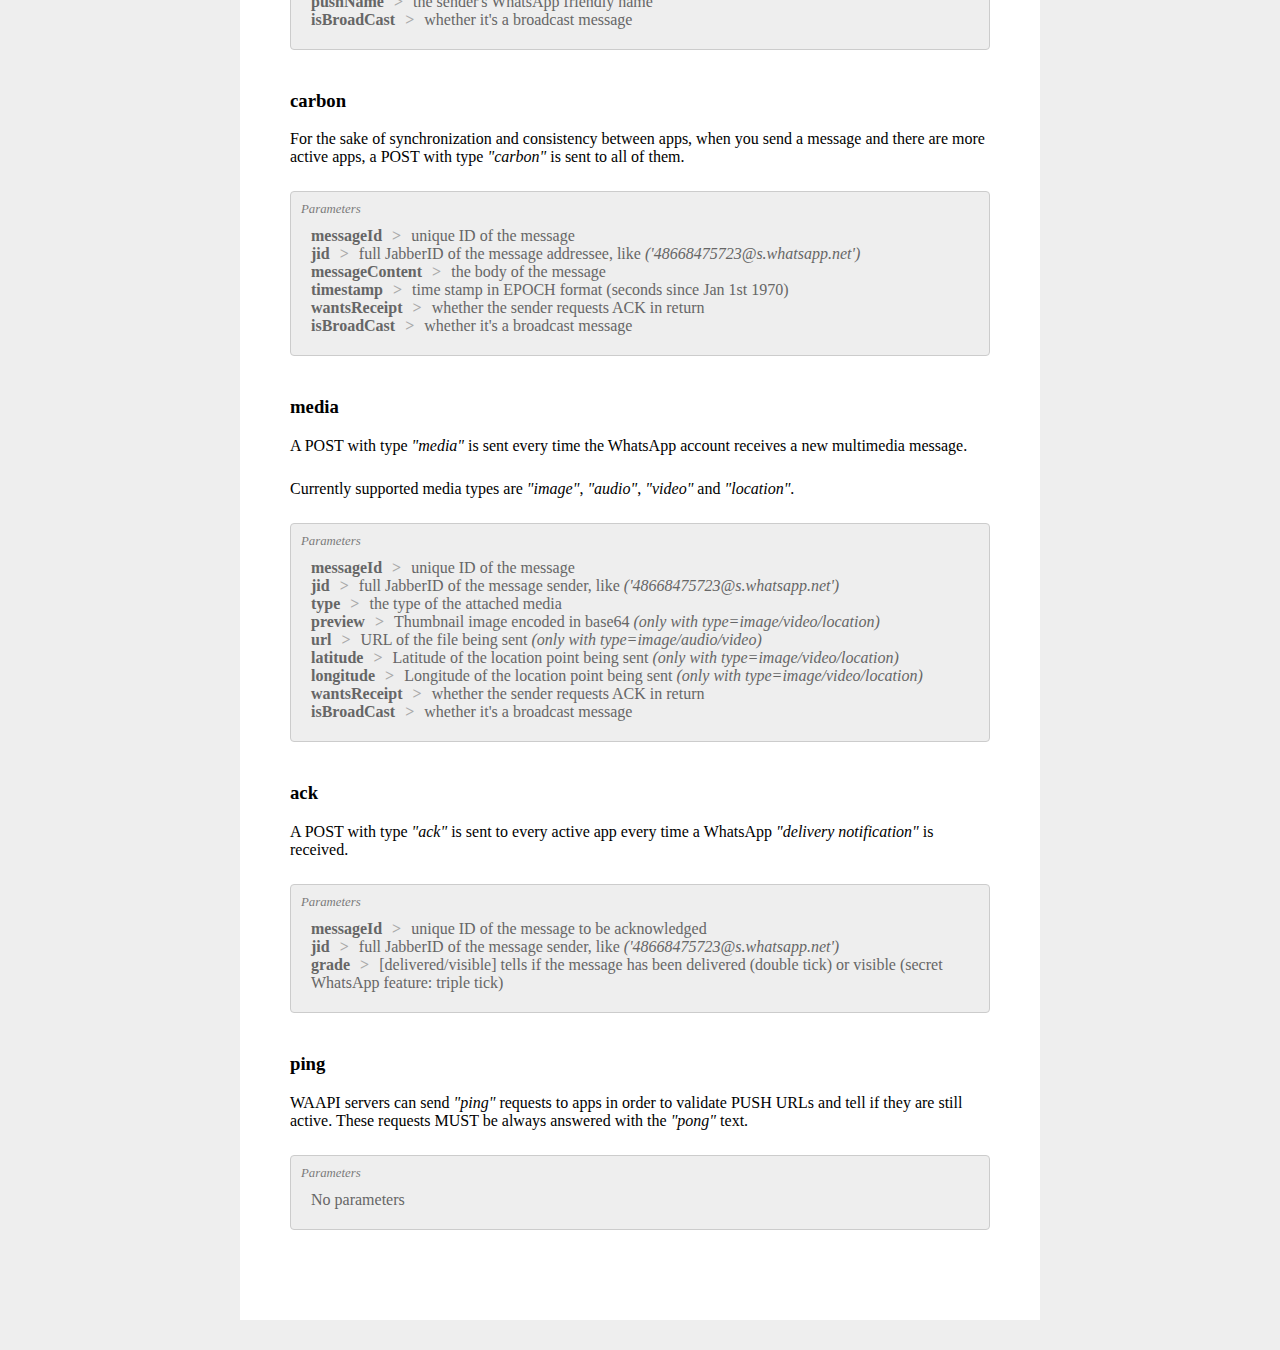
==== commit 6fc9934b: "Reference update" ====
--- a/static/reference.htm
+++ b/static/reference.htm
@@ -31,7 +31,19 @@
           <li><strong>key</strong>the app key, similar to <em>"bedfcfae-6c45-40d5-c56f-125c572bae41"</em></li>
         </ul>
         <ul class="results">
-          <li><code class="success">{"success": "true", result: {...}}</code></li>
+          <li><code class="success">{"success": "true", result: {...}} > </code>Subscription succeeded. These are "result" attributes:
+            <ul>
+              <li><code>api_expiration</code> > Whatools service expiration date for this line</li>
+              <li><code>cc</code> > Country code</li>
+              <li><code>creation</code> > WhatsApp registration date</li>
+              <li><code>expiration</code> > WhatsApp expiration date</li>
+              <li><code>kind</code> > [free/paid] WhatsApp payment status</li>
+              <li><code>pn</code> > National phone number</li>
+              <li><code>props</code> > Internal WhatsApp properties count</li>
+              <li><code>status</code> > [active/existing/new] WhatsApp registration status</li>
+              <li><code>t</code> > Last WhatsApp login</li>
+            </ul>
+          </li>
           <li><code class="error">{"error": "no-key"}</code>No token was specified</li>
           <li><code class="error">{"error": "no-token-matches-key"}</code>There's no token matching such app key</li>
           <li><code class="error">{"error": "no-line-matches-key"}</code>There's no line matching such app key</li>
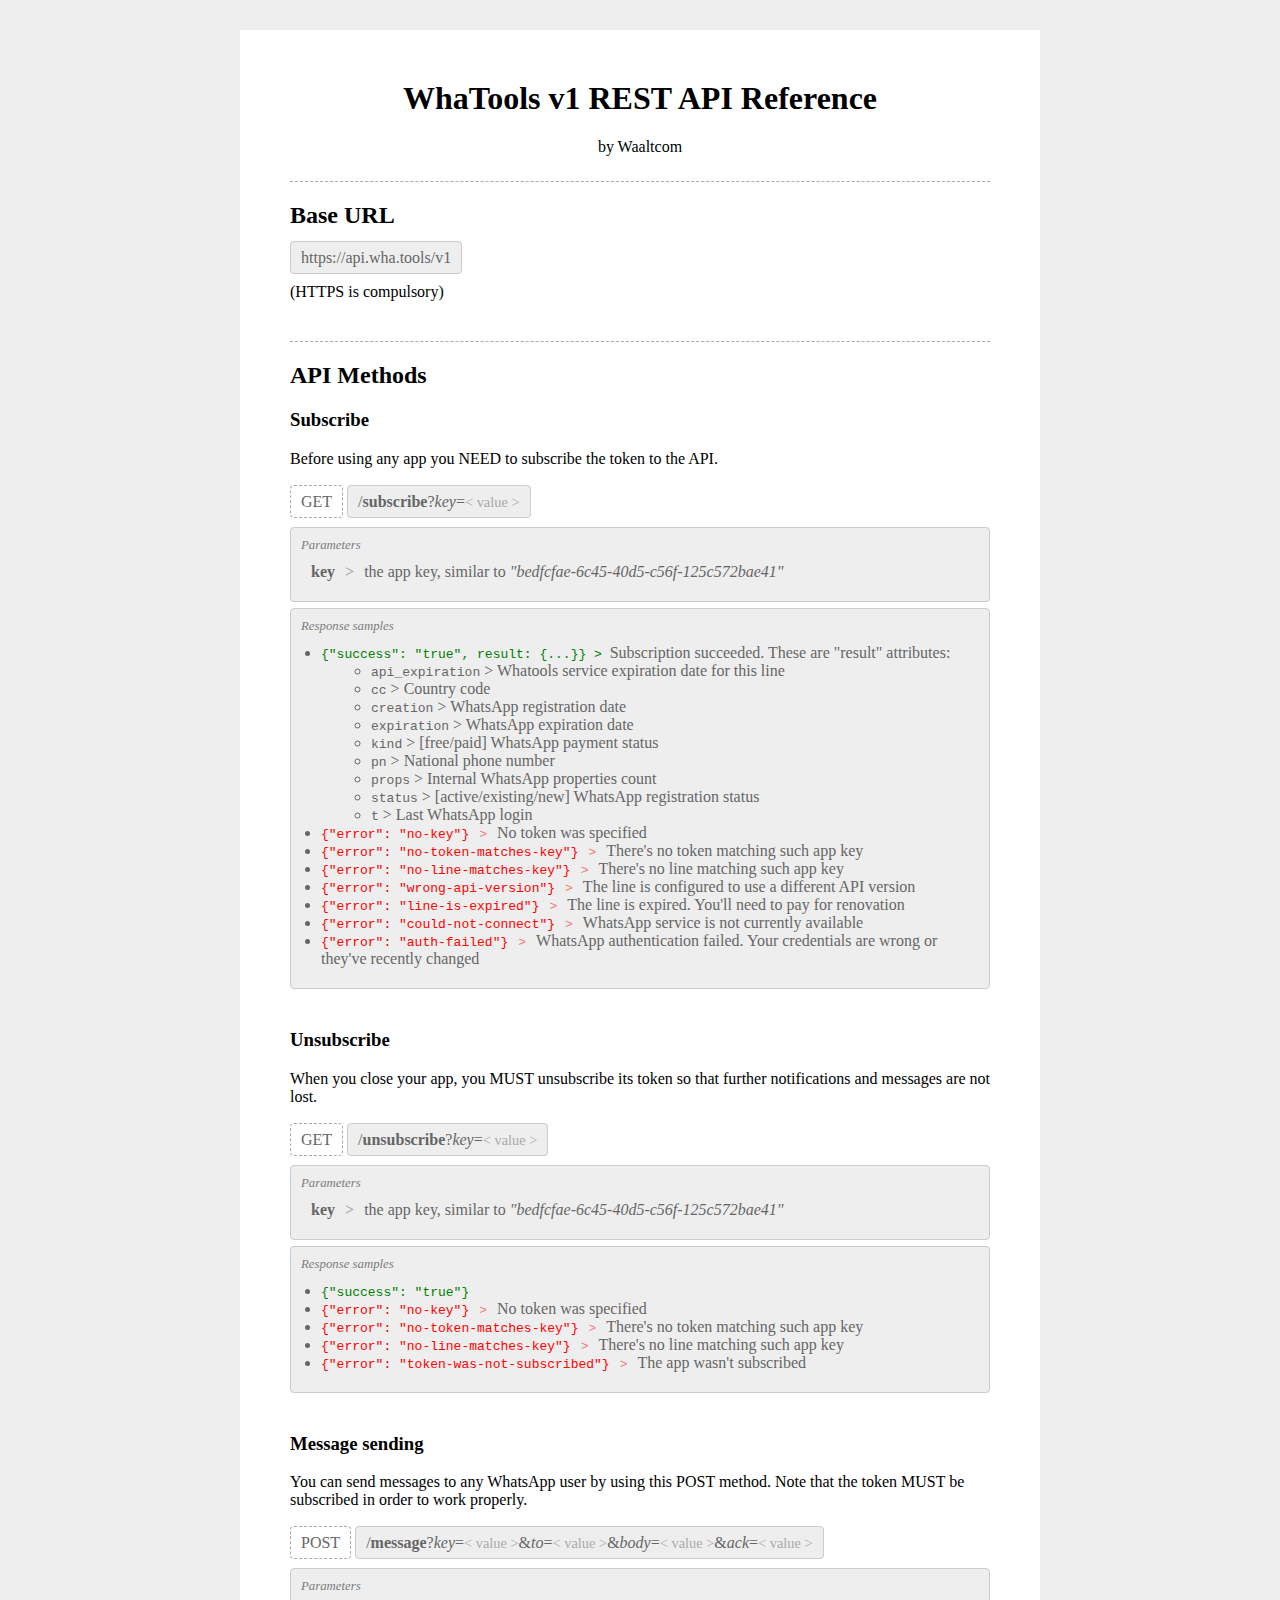
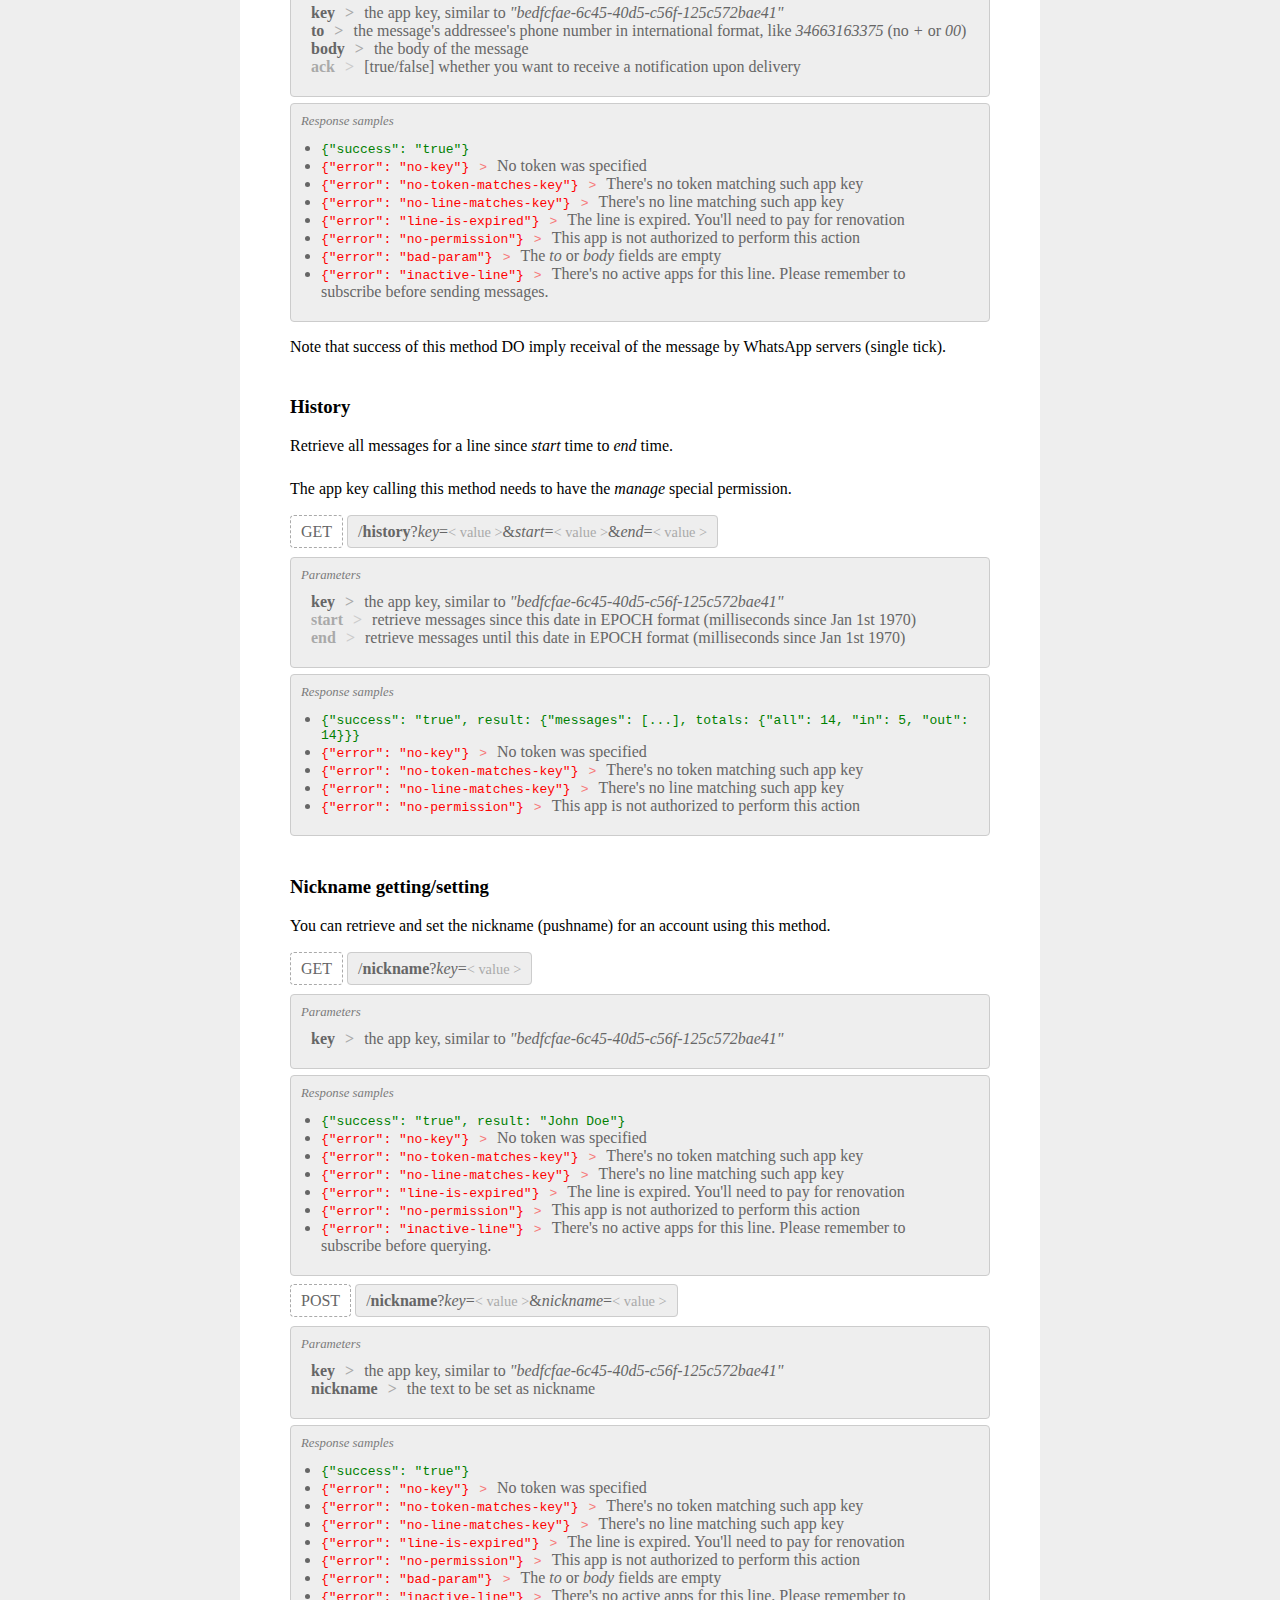
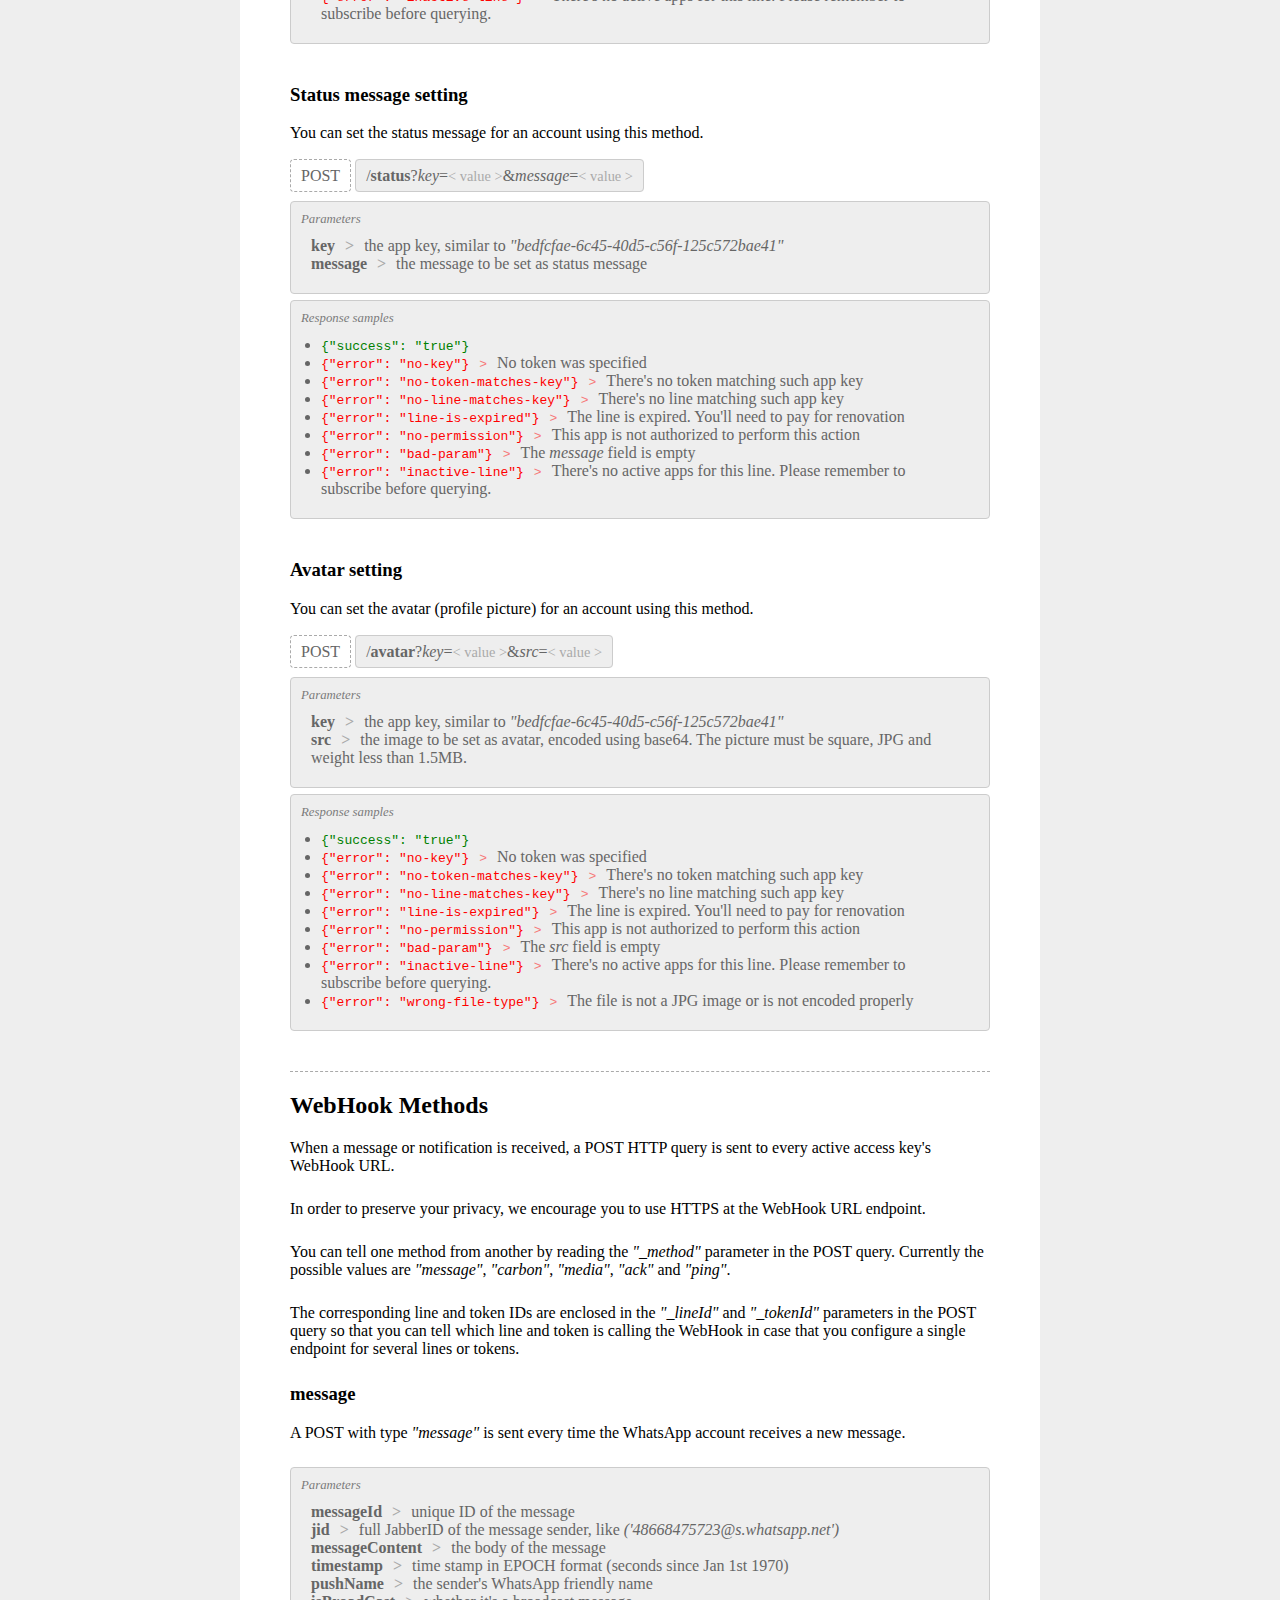
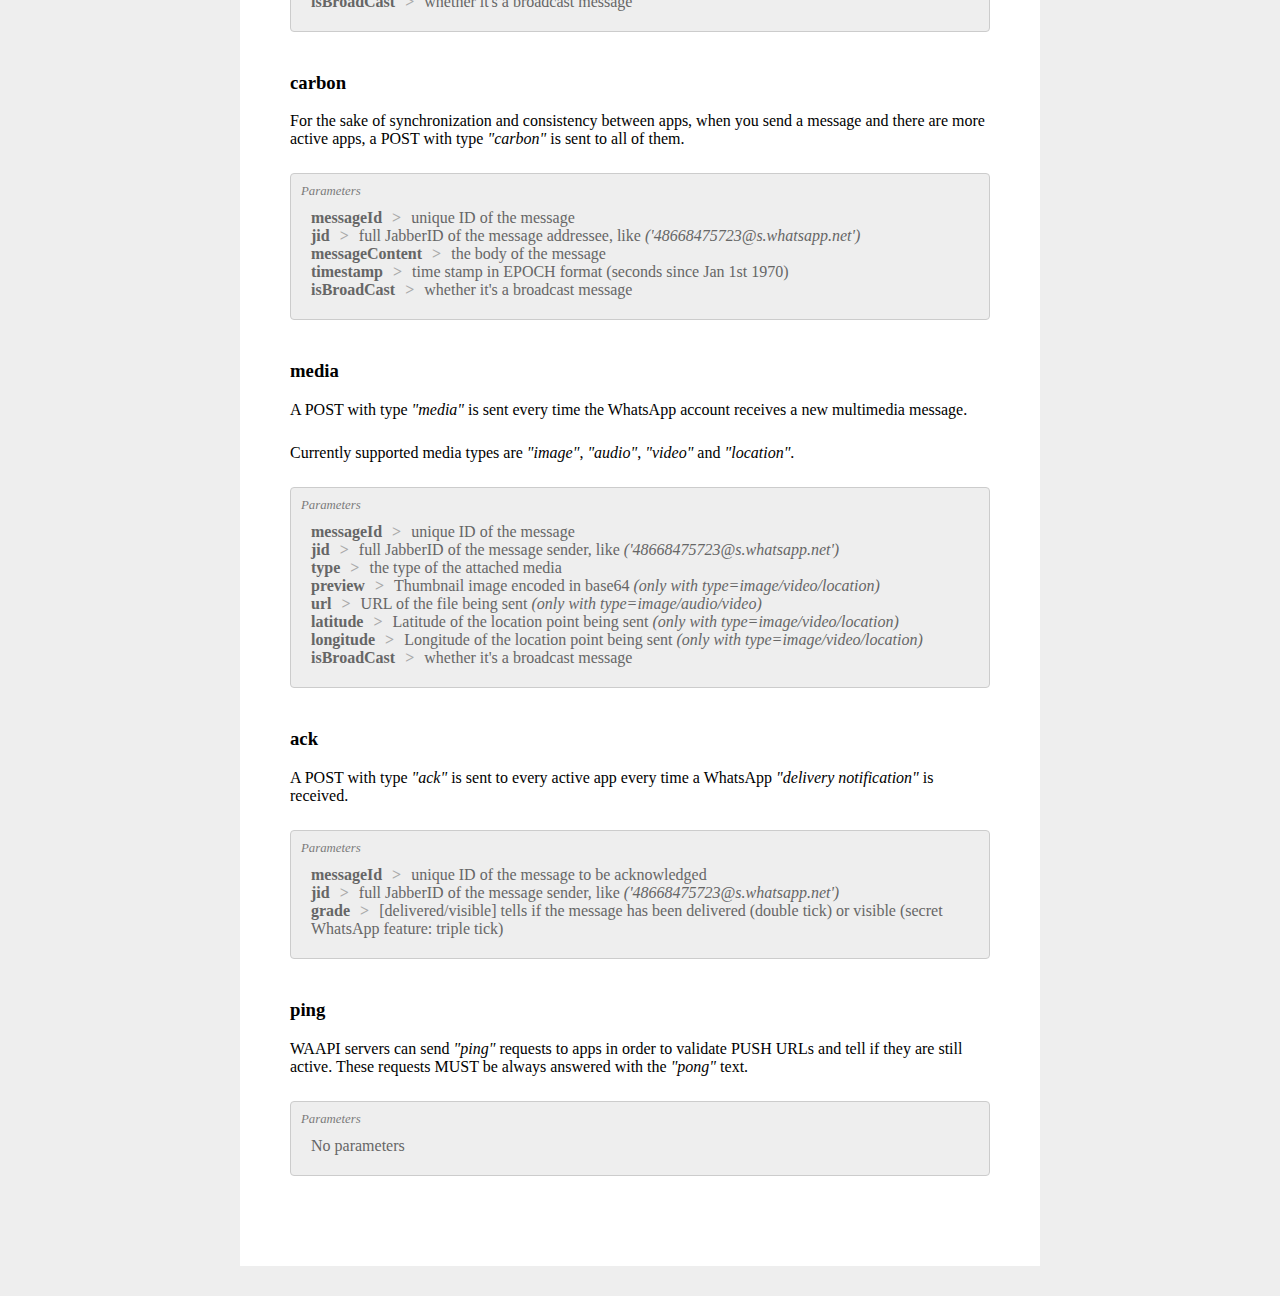
==== commit b896cd84: "Fix WebHooks" ====
--- a/static/reference.htm
+++ b/static/reference.htm
@@ -217,7 +217,6 @@
           <li><strong>jid</strong>full JabberID of the message sender, like <em>('48668475723@s.whatsapp.net')</em></li>
           <li><strong>messageContent</strong>the body of the message</li>
           <li><strong>timestamp</strong>time stamp in EPOCH format (seconds since Jan 1st 1970)</li>
-          <li><strong>wantsReceipt</strong>whether the sender requested ACK in return</li>
           <li><strong>pushName</strong>the sender's WhatsApp friendly name</li>
           <li><strong>isBroadCast</strong>whether it's a broadcast message</li>
         </ul>
@@ -232,7 +231,6 @@
           <li><strong>jid</strong>full JabberID of the message addressee, like <em>('48668475723@s.whatsapp.net')</em></li>
           <li><strong>messageContent</strong>the body of the message</li>
           <li><strong>timestamp</strong>time stamp in EPOCH format (seconds since Jan 1st 1970)</li>
-          <li><strong>wantsReceipt</strong>whether the sender requests ACK in return</li>
           <li><strong>isBroadCast</strong>whether it's a broadcast message</li>
         </ul>
       </article>
@@ -250,7 +248,6 @@
           <li><strong>url</strong>URL of the file being sent <em>(only with type=image/audio/video)</em></li>
           <li><strong>latitude</strong>Latitude of the location point being sent <em>(only with type=image/video/location)</em></li>
           <li><strong>longitude</strong>Longitude of the location point being sent <em>(only with type=image/video/location)</em></li>
-          <li><strong>wantsReceipt</strong>whether the sender requests ACK in return</li>
           <li><strong>isBroadCast</strong>whether it's a broadcast message</li>
         </ul>
       </article>
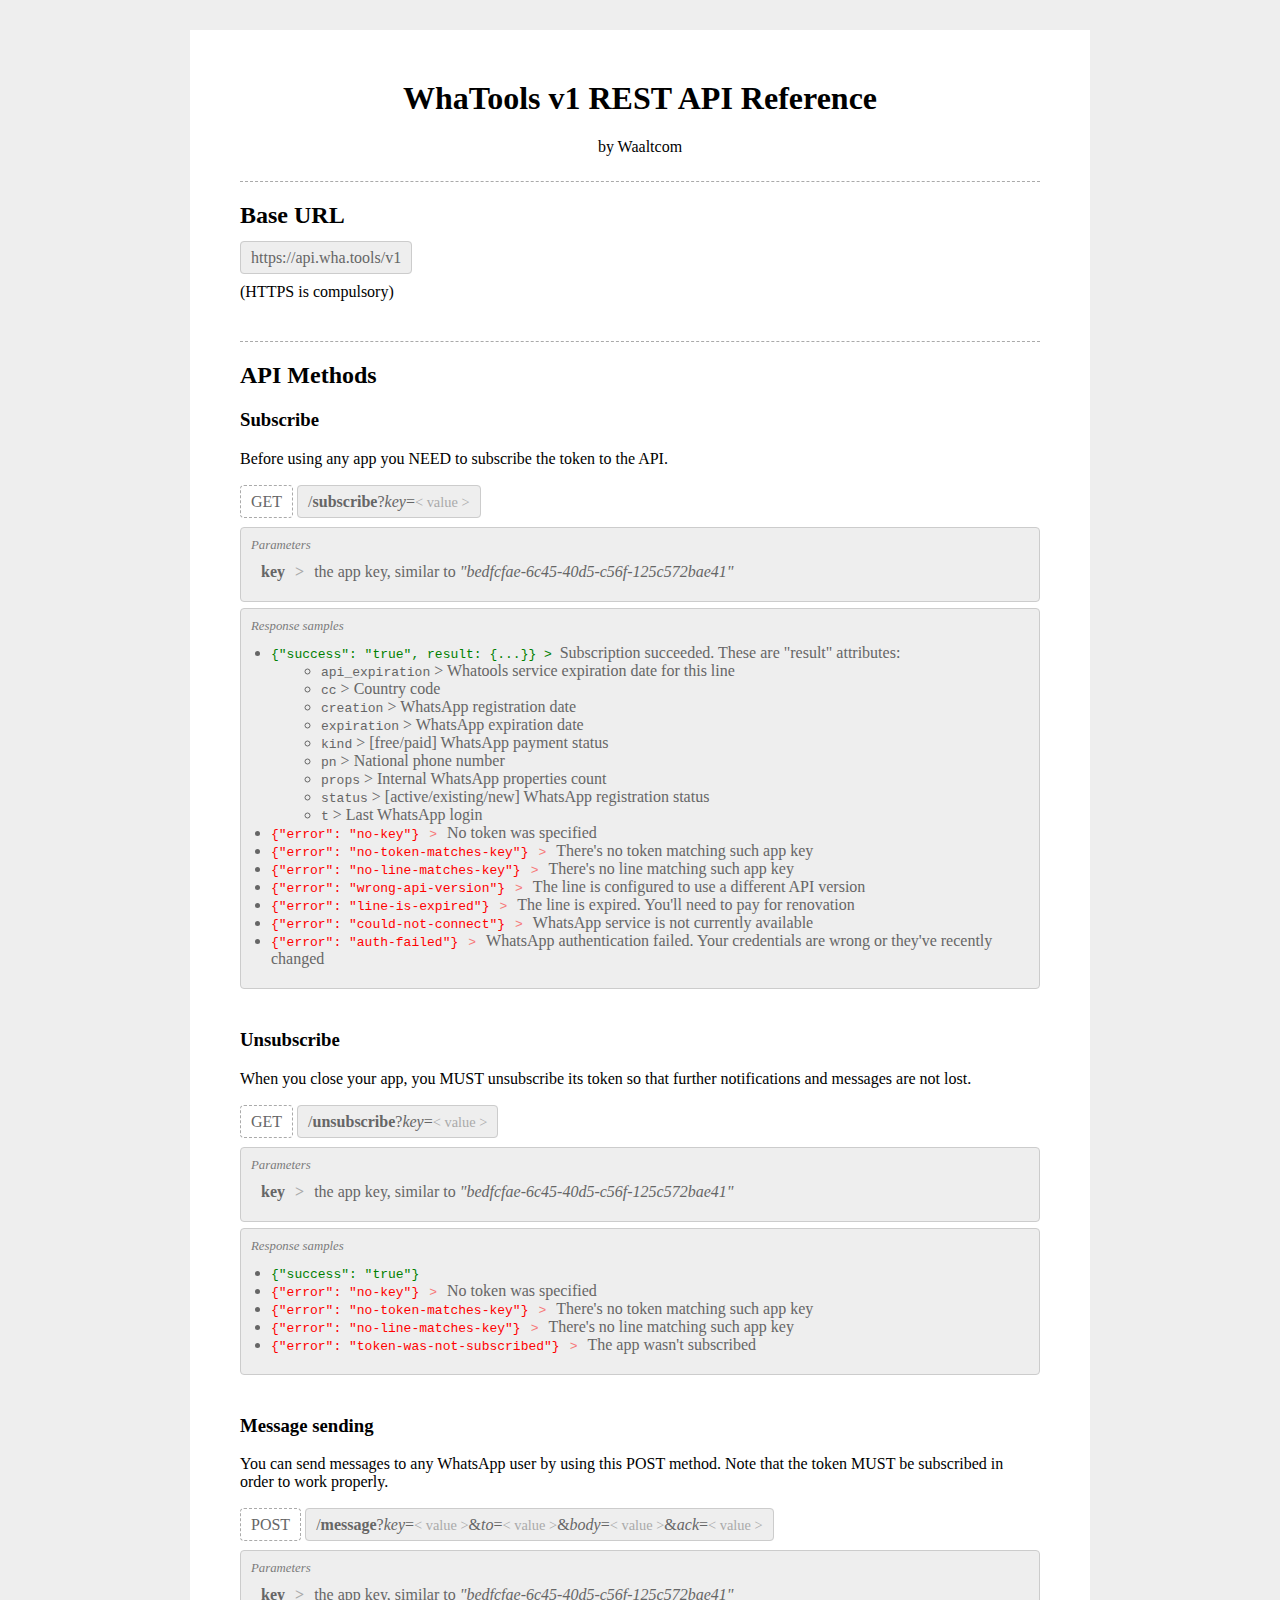
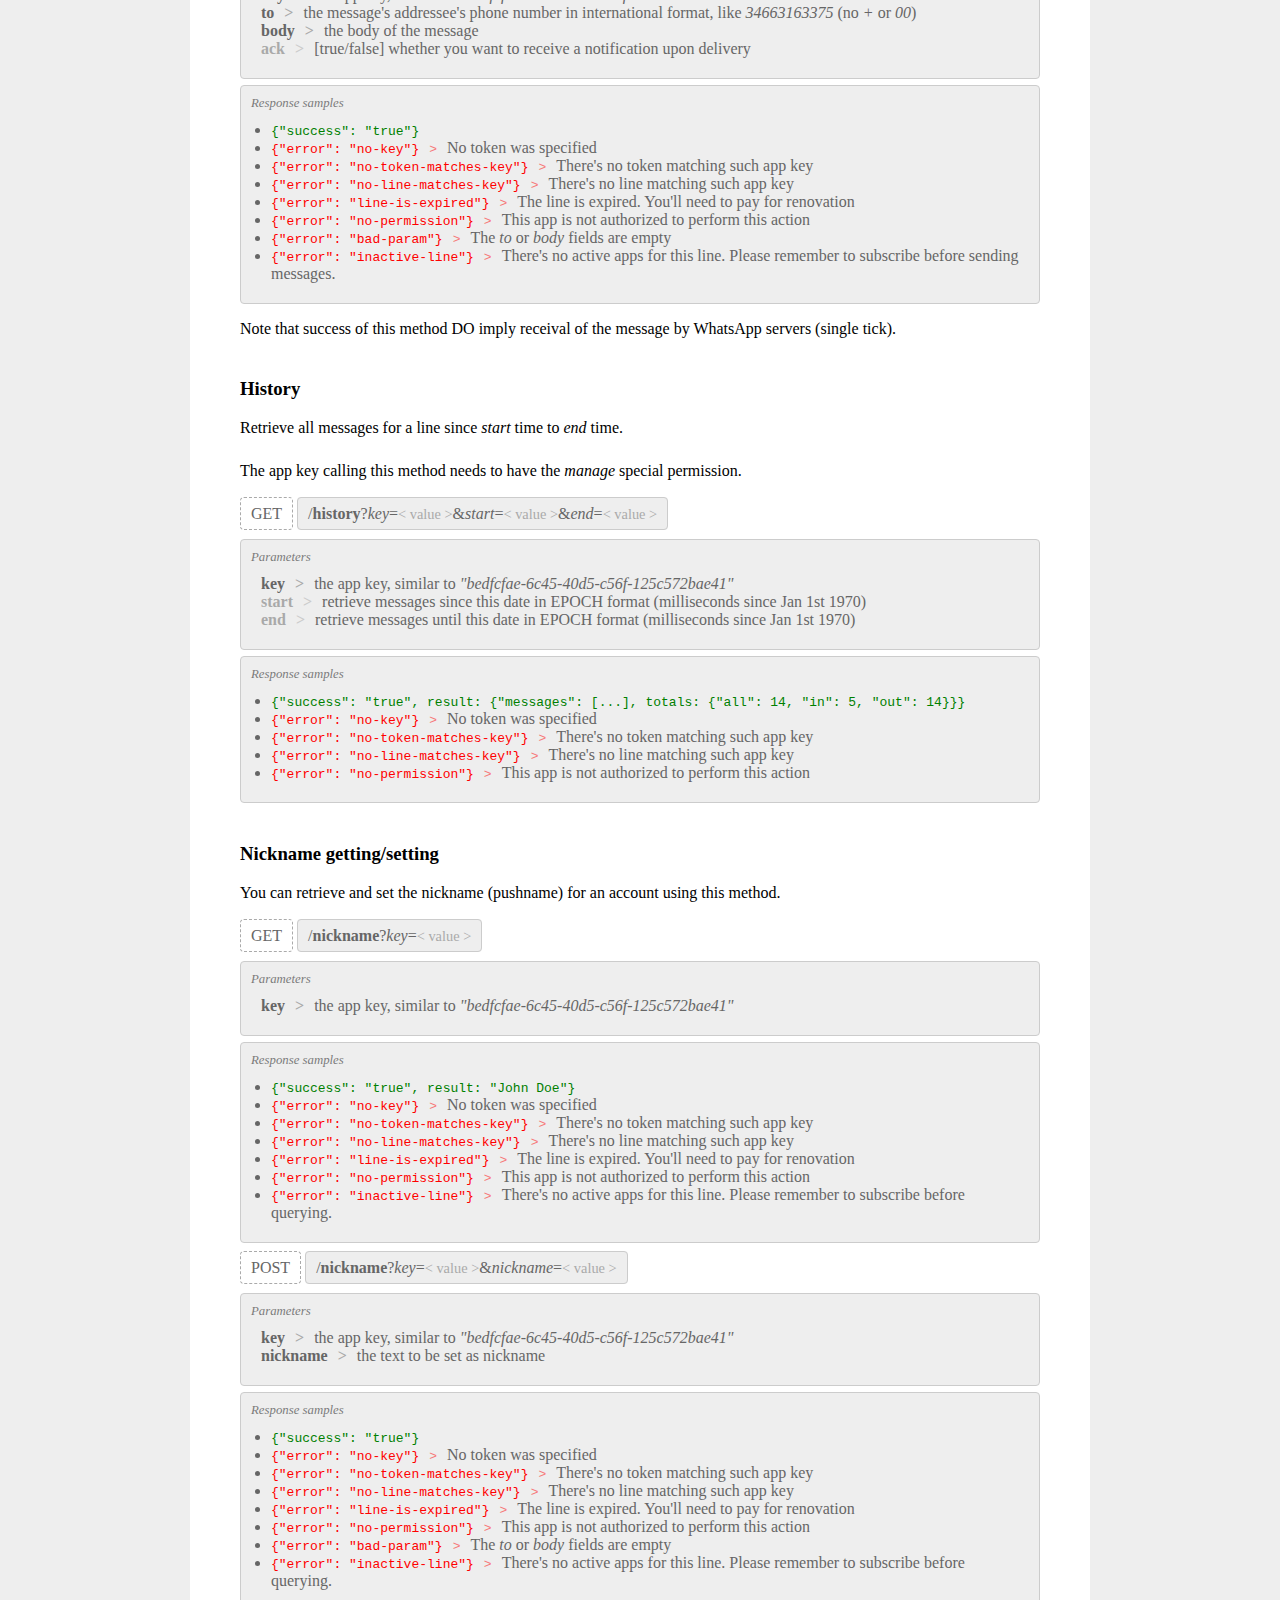
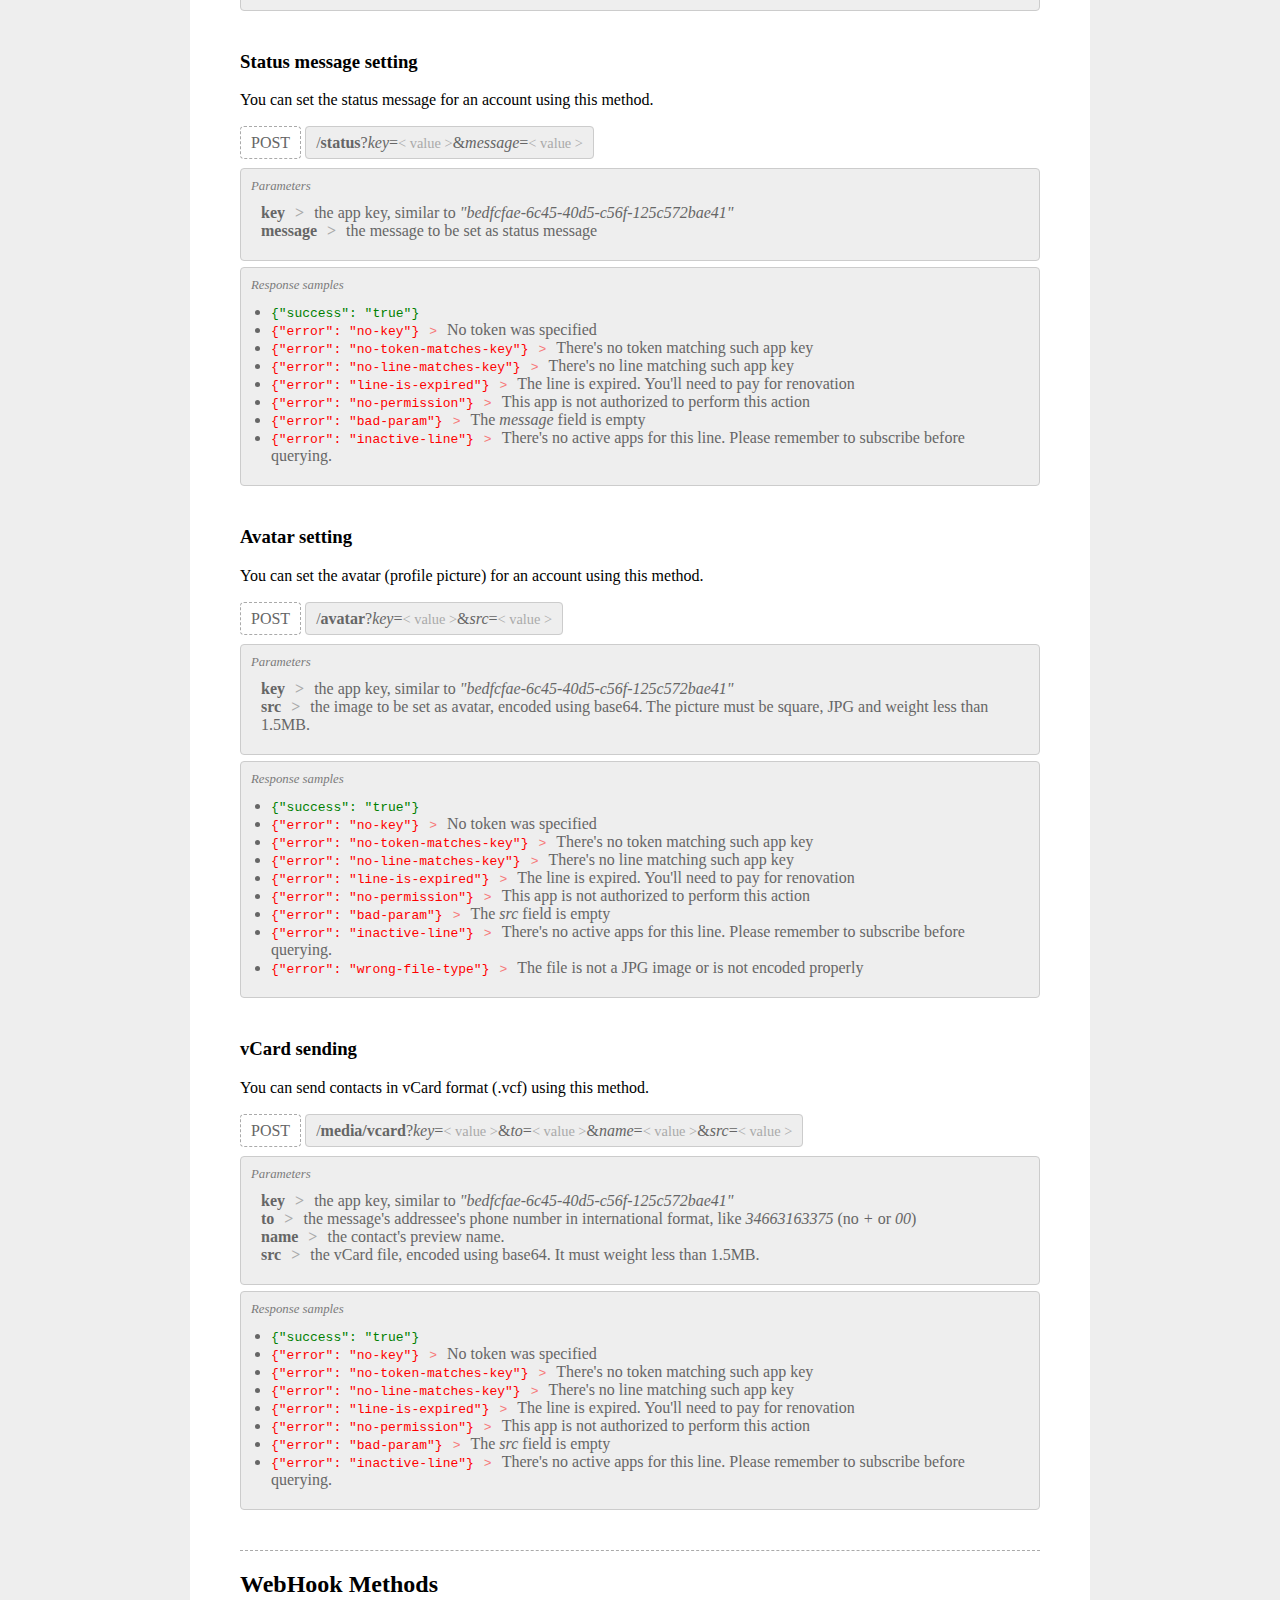
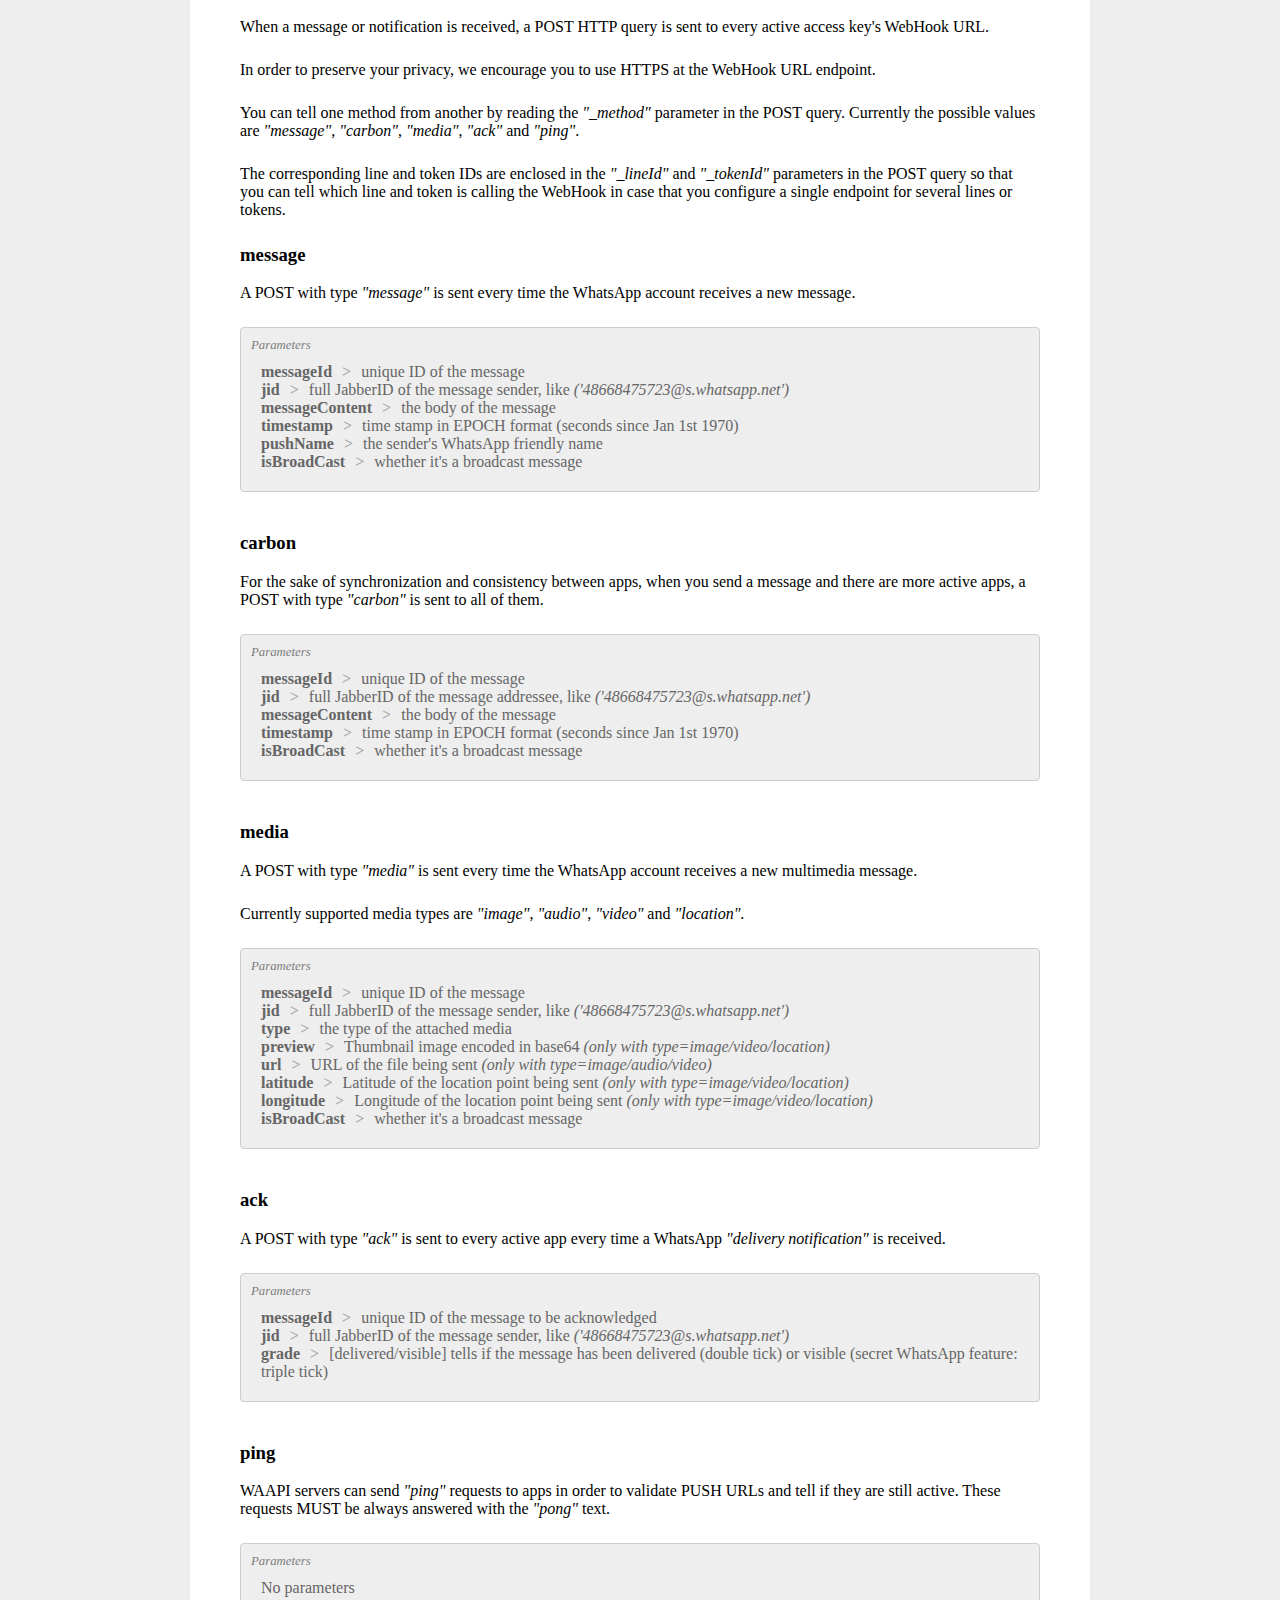
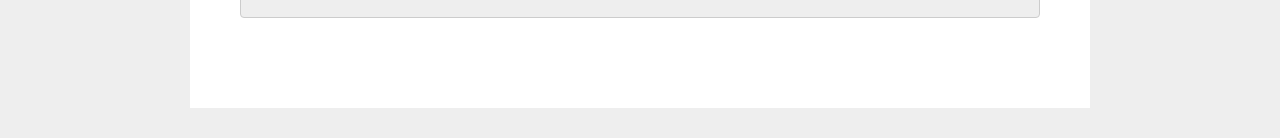
==== commit 531e7ed3: "Reference update" ====
--- a/static/reference.htm
+++ b/static/reference.htm
@@ -198,6 +198,30 @@
           <li><code class="error">{"error": "wrong-file-type"}</code>The file is not a JPG image or is not encoded properly</li>
         </ul>
       </article>
+      <article>
+        <header>
+          <h3>vCard sending</h3>
+        </header>
+        <p>You can send contacts in vCard format (.vcf) using this method.</p>
+        <span class="method">POST</span>
+        <a class="url">/<strong>media/vcard</strong>?<em>key</em>=<span class="value">&<em>to</em>=<span class="value">&<em>name</em>=<span class="value">&<em>src</em>=<span class="value"></a>
+        <ul class="params">
+          <li><strong>key</strong>the app key, similar to <em>"bedfcfae-6c45-40d5-c56f-125c572bae41"</em></li>
+          <li><strong>to</strong>the message's addressee's phone number in international format, like <em>34663163375</em> (no <em>+</em> or <em>00</em>)</li>
+          <li><strong>name</strong>the contact's preview name.</li>
+          <li><strong>src</strong>the vCard file, encoded using base64. It must weight less than 1.5MB.</li>
+        </ul>
+        <ul class="results">
+          <li><code class="success">{"success": "true"}</code></li>
+          <li><code class="error">{"error": "no-key"}</code>No token was specified</li>
+          <li><code class="error">{"error": "no-token-matches-key"}</code>There's no token matching such app key</li>
+          <li><code class="error">{"error": "no-line-matches-key"}</code>There's no line matching such app key</li>
+          <li><code class="error">{"error": "line-is-expired"}</code>The line is expired. You'll need to pay for renovation</li>
+          <li><code class="error">{"error": "no-permission"}</code>This app is not authorized to perform this action</li>
+          <li><code class="error">{"error": "bad-param"}</code>The <em>src</em> field is empty</li>
+          <li><code class="error">{"error": "inactive-line"}</code>There's no active apps for this line. Please remember to subscribe before querying.</li>
+        </ul>
+      </article>
     </section>
     <section>
       <header>
@@ -278,7 +302,7 @@
       }
       body {
         margin: 30px auto;
-        max-width: 700px;
+        max-width: 800px;
         background-color: #FFF;
         padding: 50px;
       }
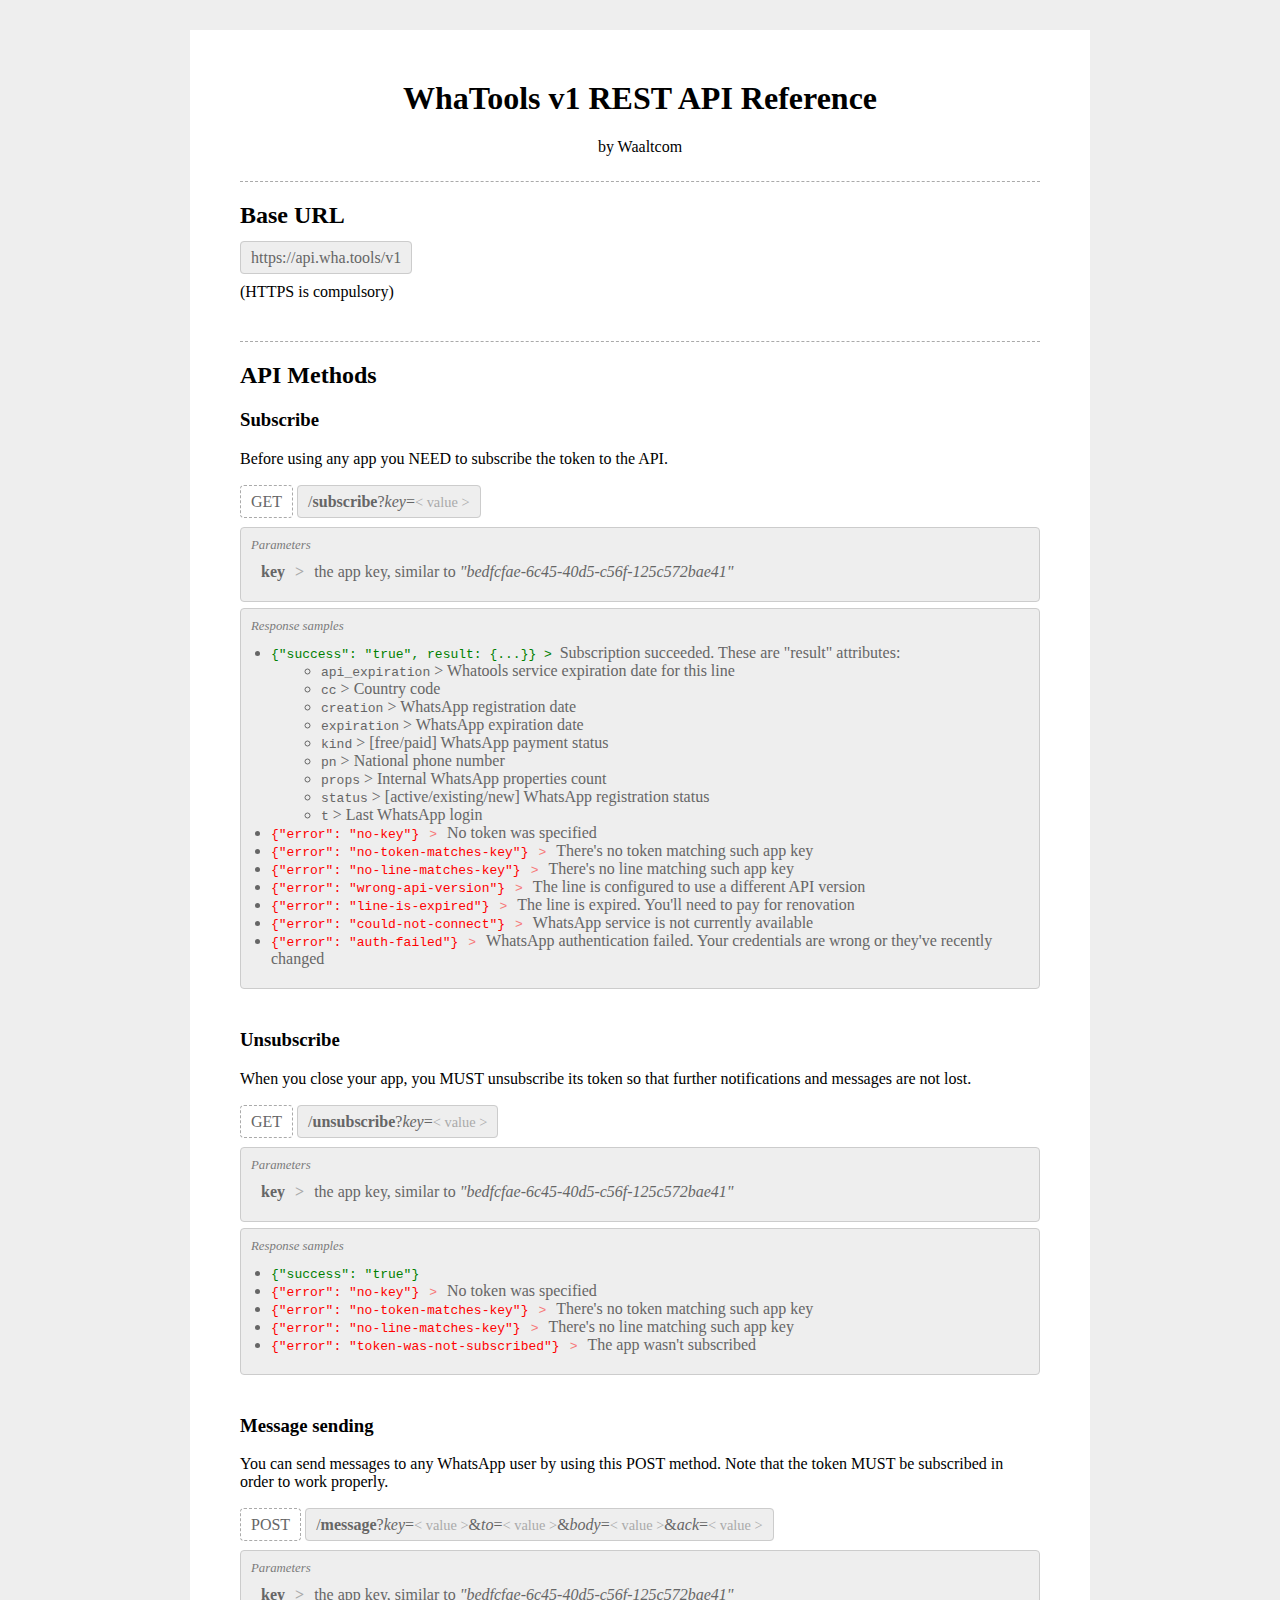
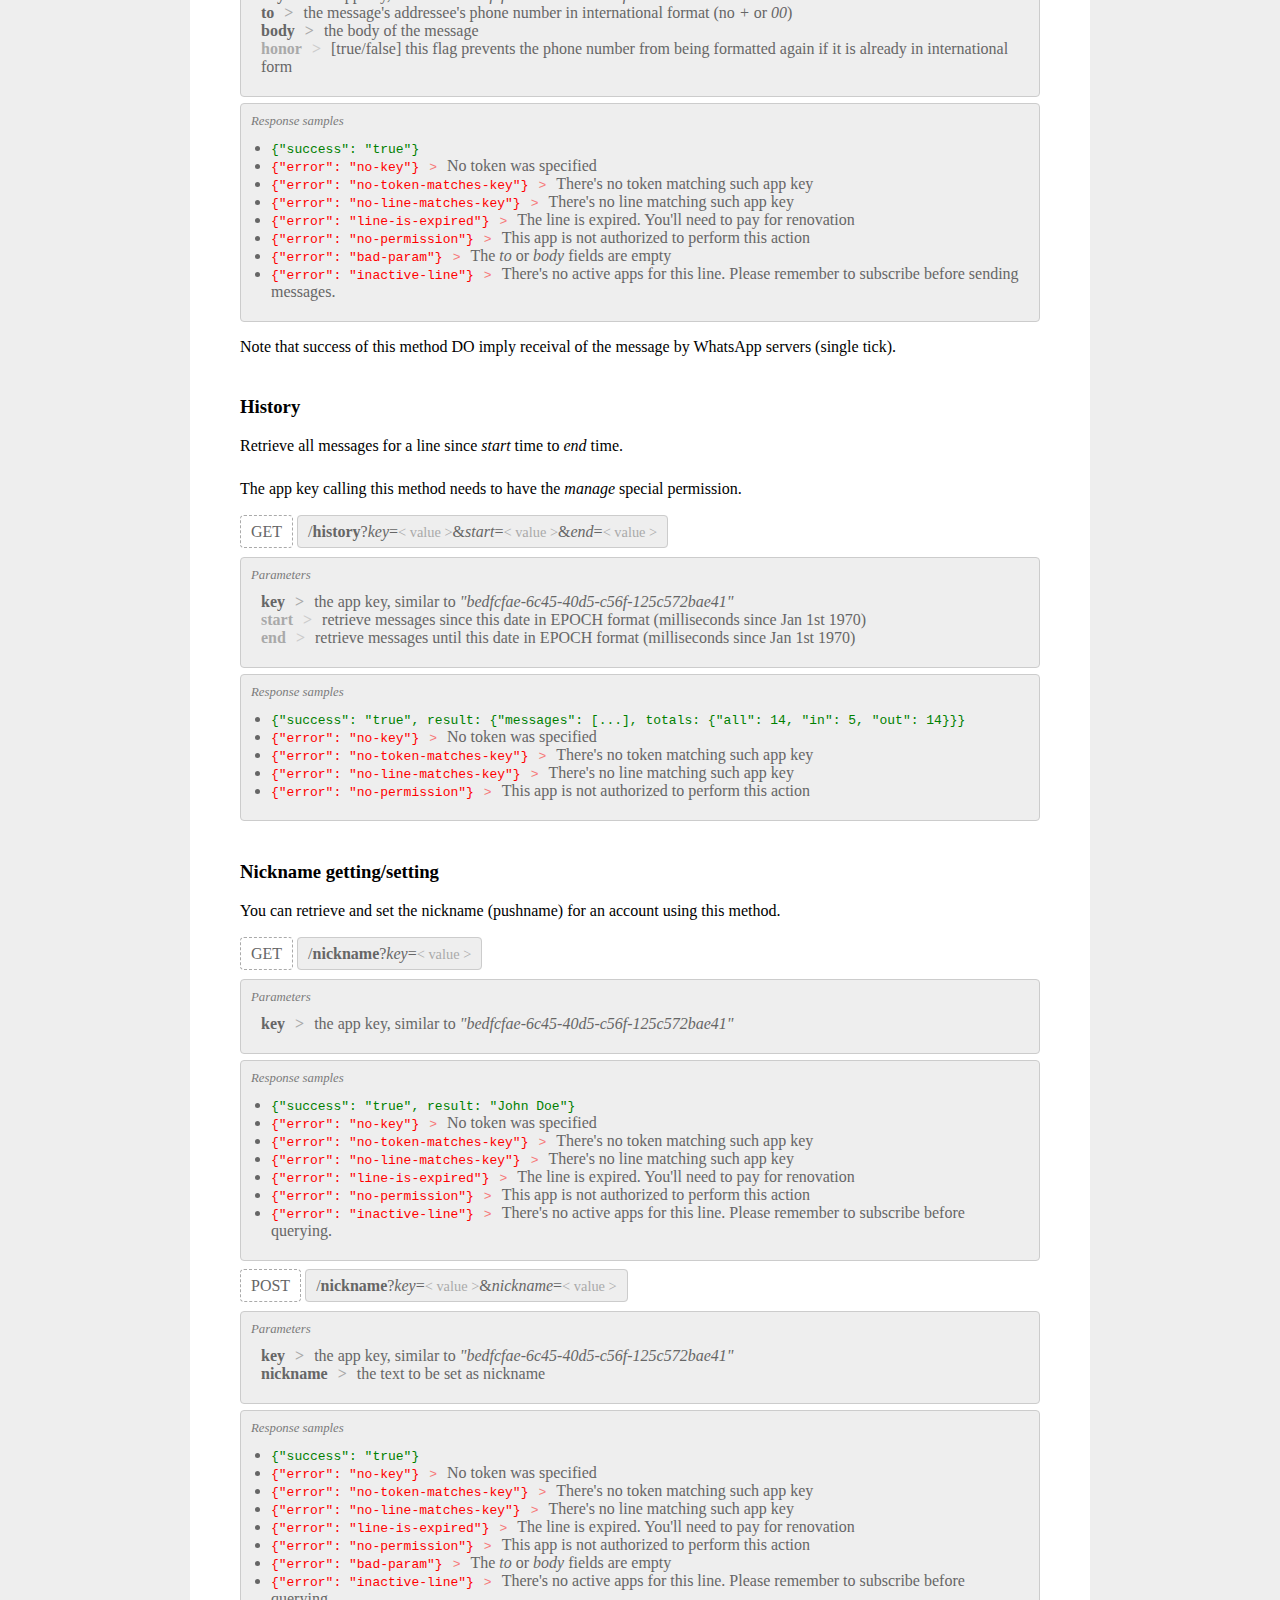
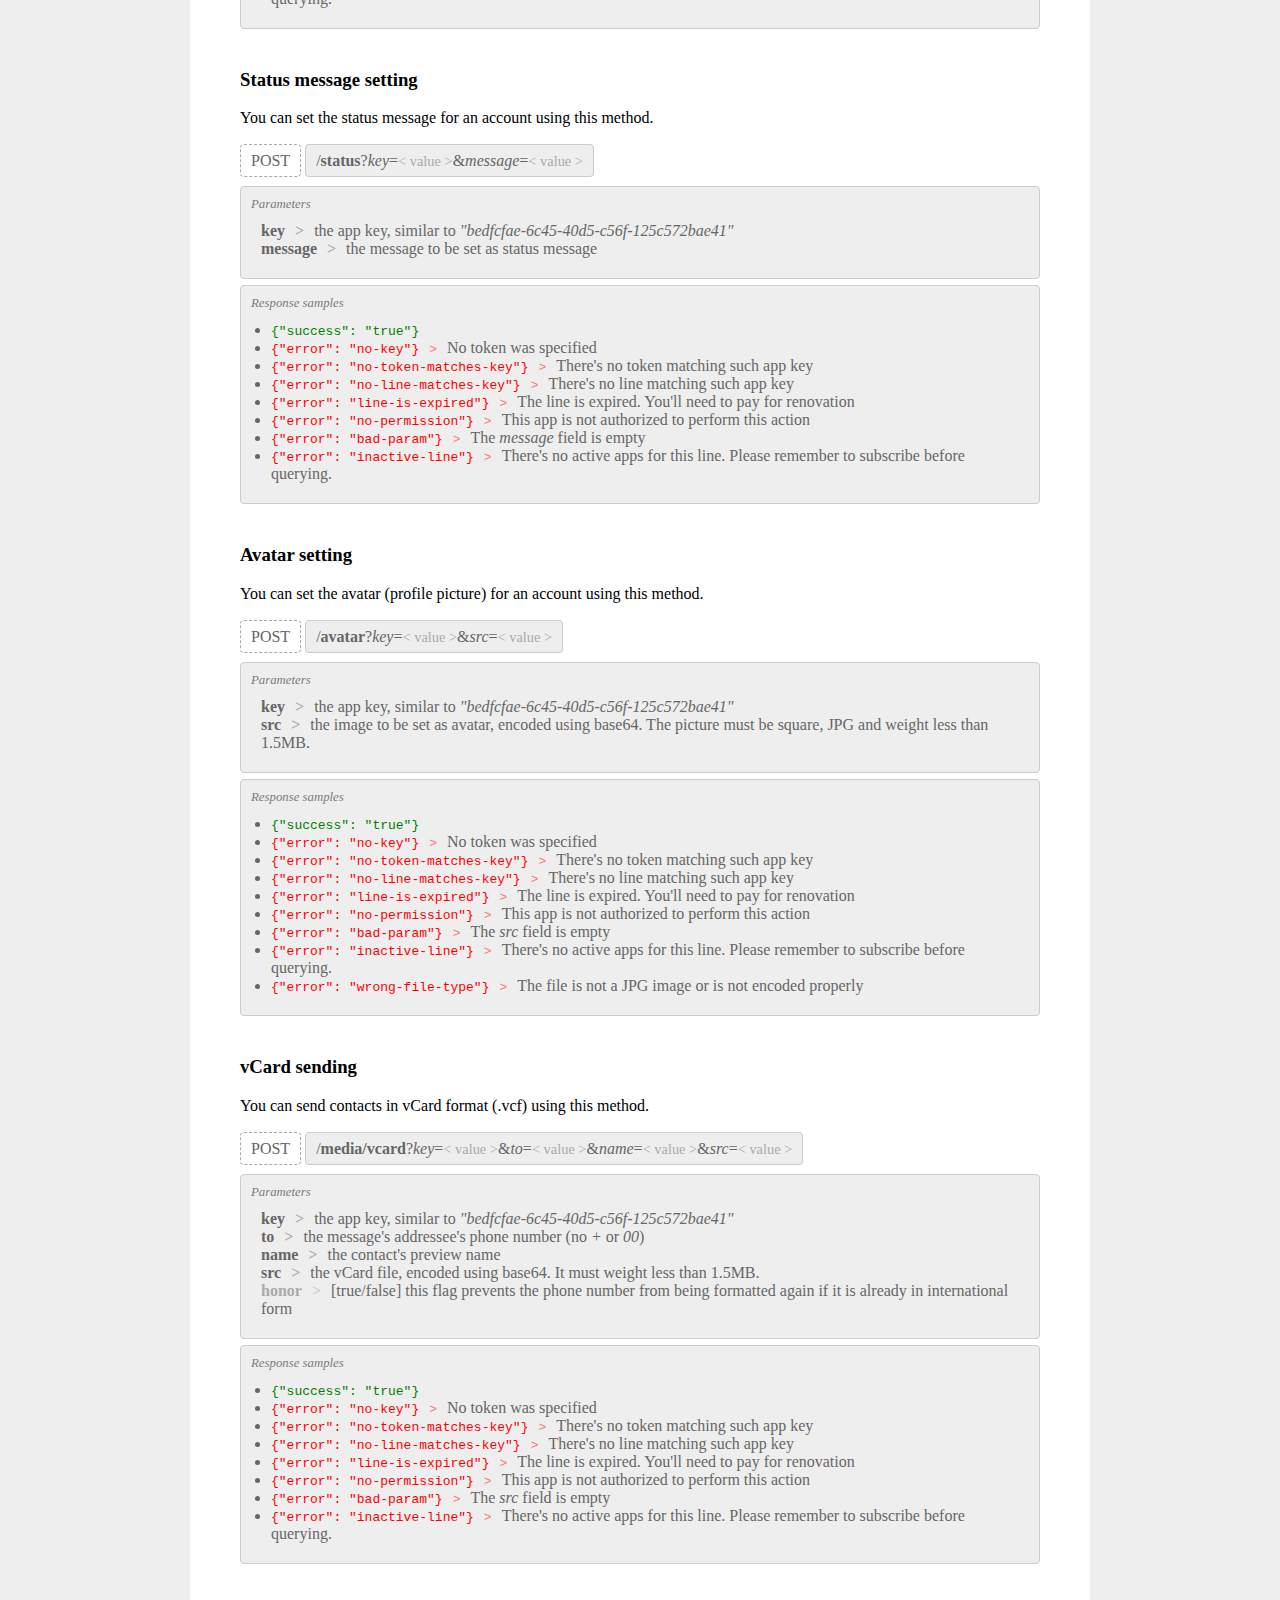
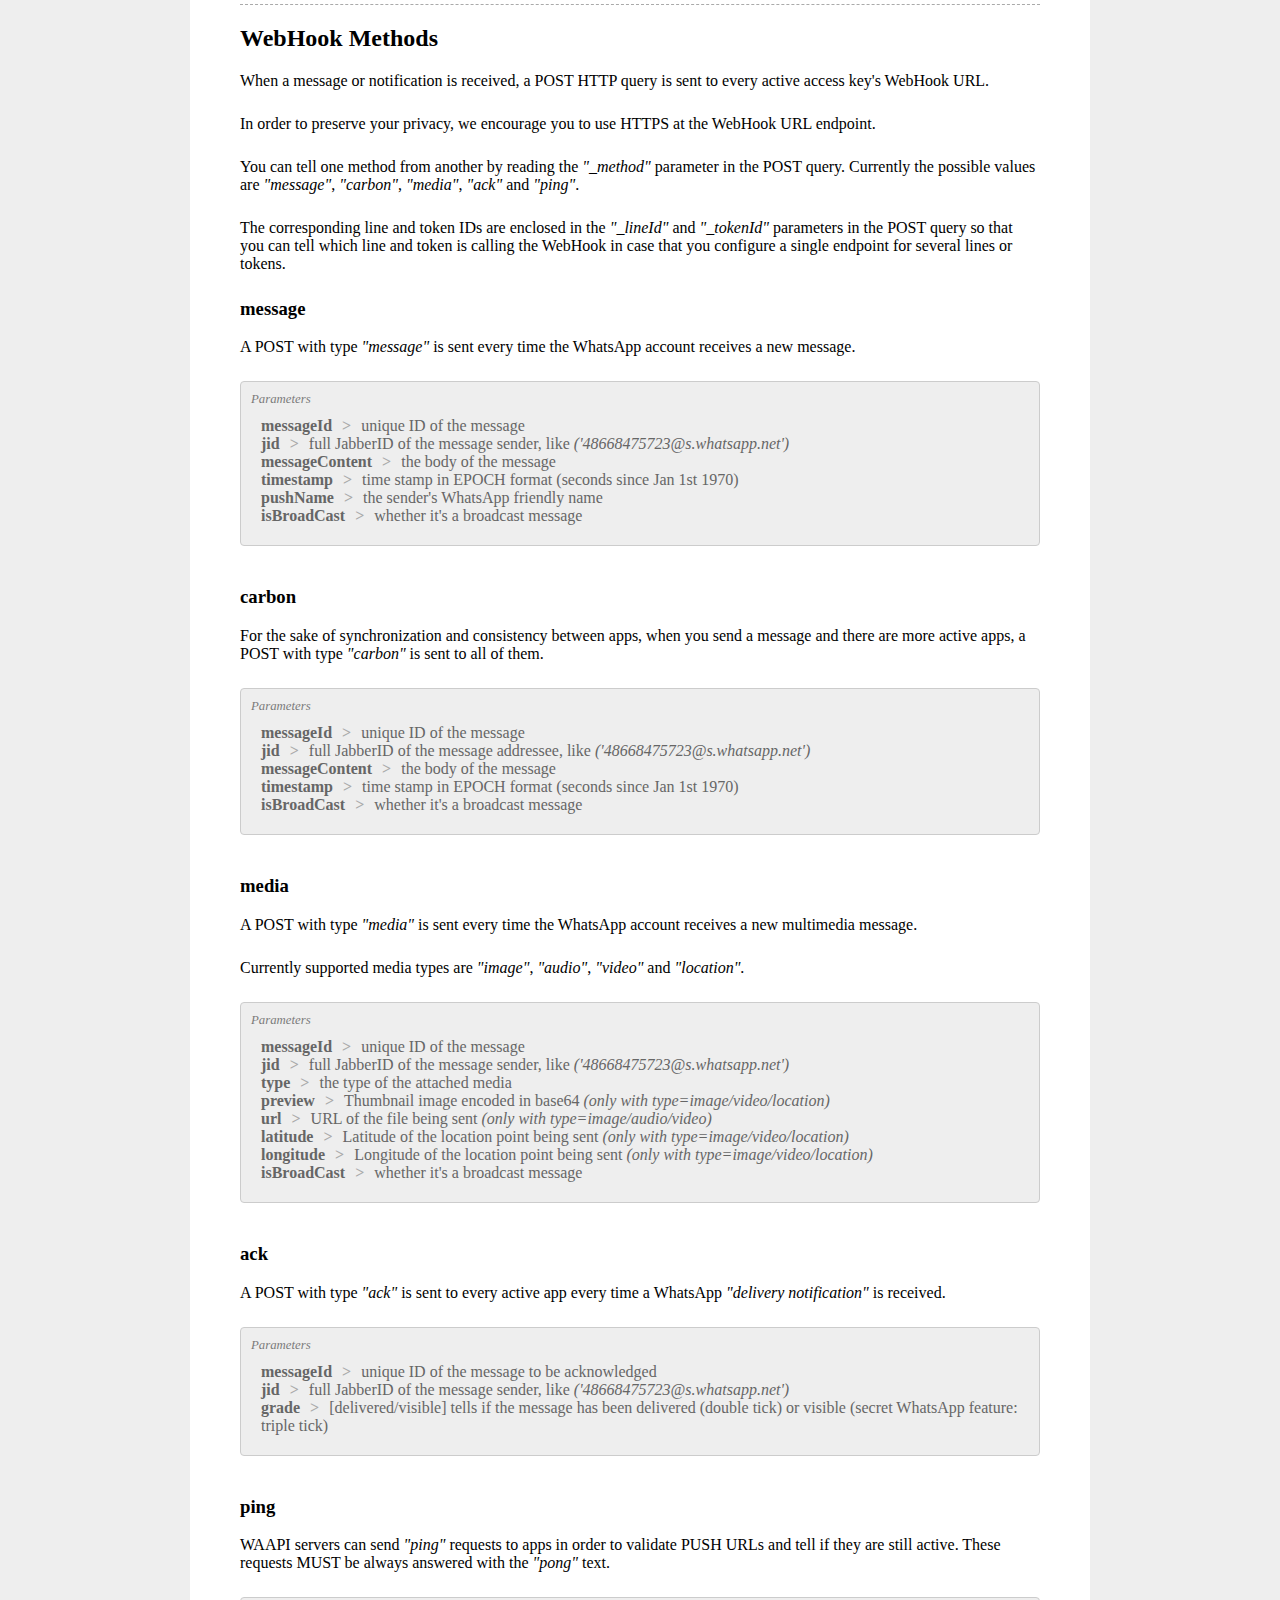
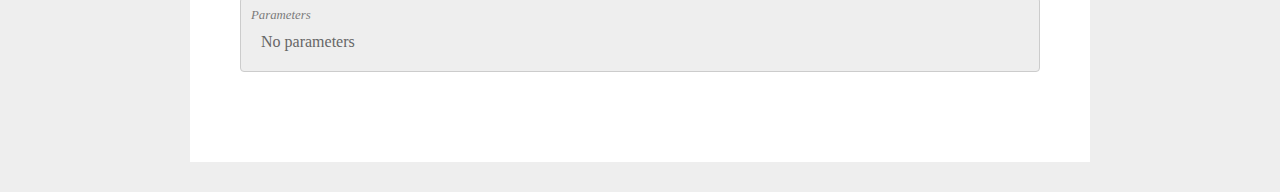
==== commit b33b54f6: "Reference update" ====
--- a/static/reference.htm
+++ b/static/reference.htm
@@ -80,9 +80,9 @@
         <a class="url">/<strong>message</strong>?<em>key</em>=<span class="value">&<em>to</em>=<span class="value">&<em>body</em>=<span class="value">&<em>ack</em>=<span class="value"></span></a>
         <ul class="params">
           <li><strong>key</strong>the app key, similar to <em>"bedfcfae-6c45-40d5-c56f-125c572bae41"</em></li>
-          <li><strong>to</strong>the message's addressee's phone number in international format, like <em>34663163375</em> (no <em>+</em> or <em>00</em>)</li>
+          <li><strong>to</strong>the message's addressee's phone number in international format (no <em>+</em> or <em>00</em>)</li>
           <li><strong>body</strong>the body of the message</li>
-          <li><strong class="optional">ack</strong>[true/false] whether you want to receive a notification upon delivery</em></li>
+          <li><strong class="optional">honor</strong>[true/false] this flag prevents the phone number from being formatted again if it is already in international form</em></li>
         </ul>
         <ul class="results">
           <li><code class="success">{"success": "true"}</code></li>
@@ -207,9 +207,10 @@
         <a class="url">/<strong>media/vcard</strong>?<em>key</em>=<span class="value">&<em>to</em>=<span class="value">&<em>name</em>=<span class="value">&<em>src</em>=<span class="value"></a>
         <ul class="params">
           <li><strong>key</strong>the app key, similar to <em>"bedfcfae-6c45-40d5-c56f-125c572bae41"</em></li>
-          <li><strong>to</strong>the message's addressee's phone number in international format, like <em>34663163375</em> (no <em>+</em> or <em>00</em>)</li>
-          <li><strong>name</strong>the contact's preview name.</li>
+          <li><strong>to</strong>the message's addressee's phone number (no <em>+</em> or <em>00</em>)</li>
+          <li><strong>name</strong>the contact's preview name</li>
           <li><strong>src</strong>the vCard file, encoded using base64. It must weight less than 1.5MB.</li>
+          <li><strong class="optional">honor</strong>[true/false] this flag prevents the phone number from being formatted again if it is already in international form</em></li>
         </ul>
         <ul class="results">
           <li><code class="success">{"success": "true"}</code></li>
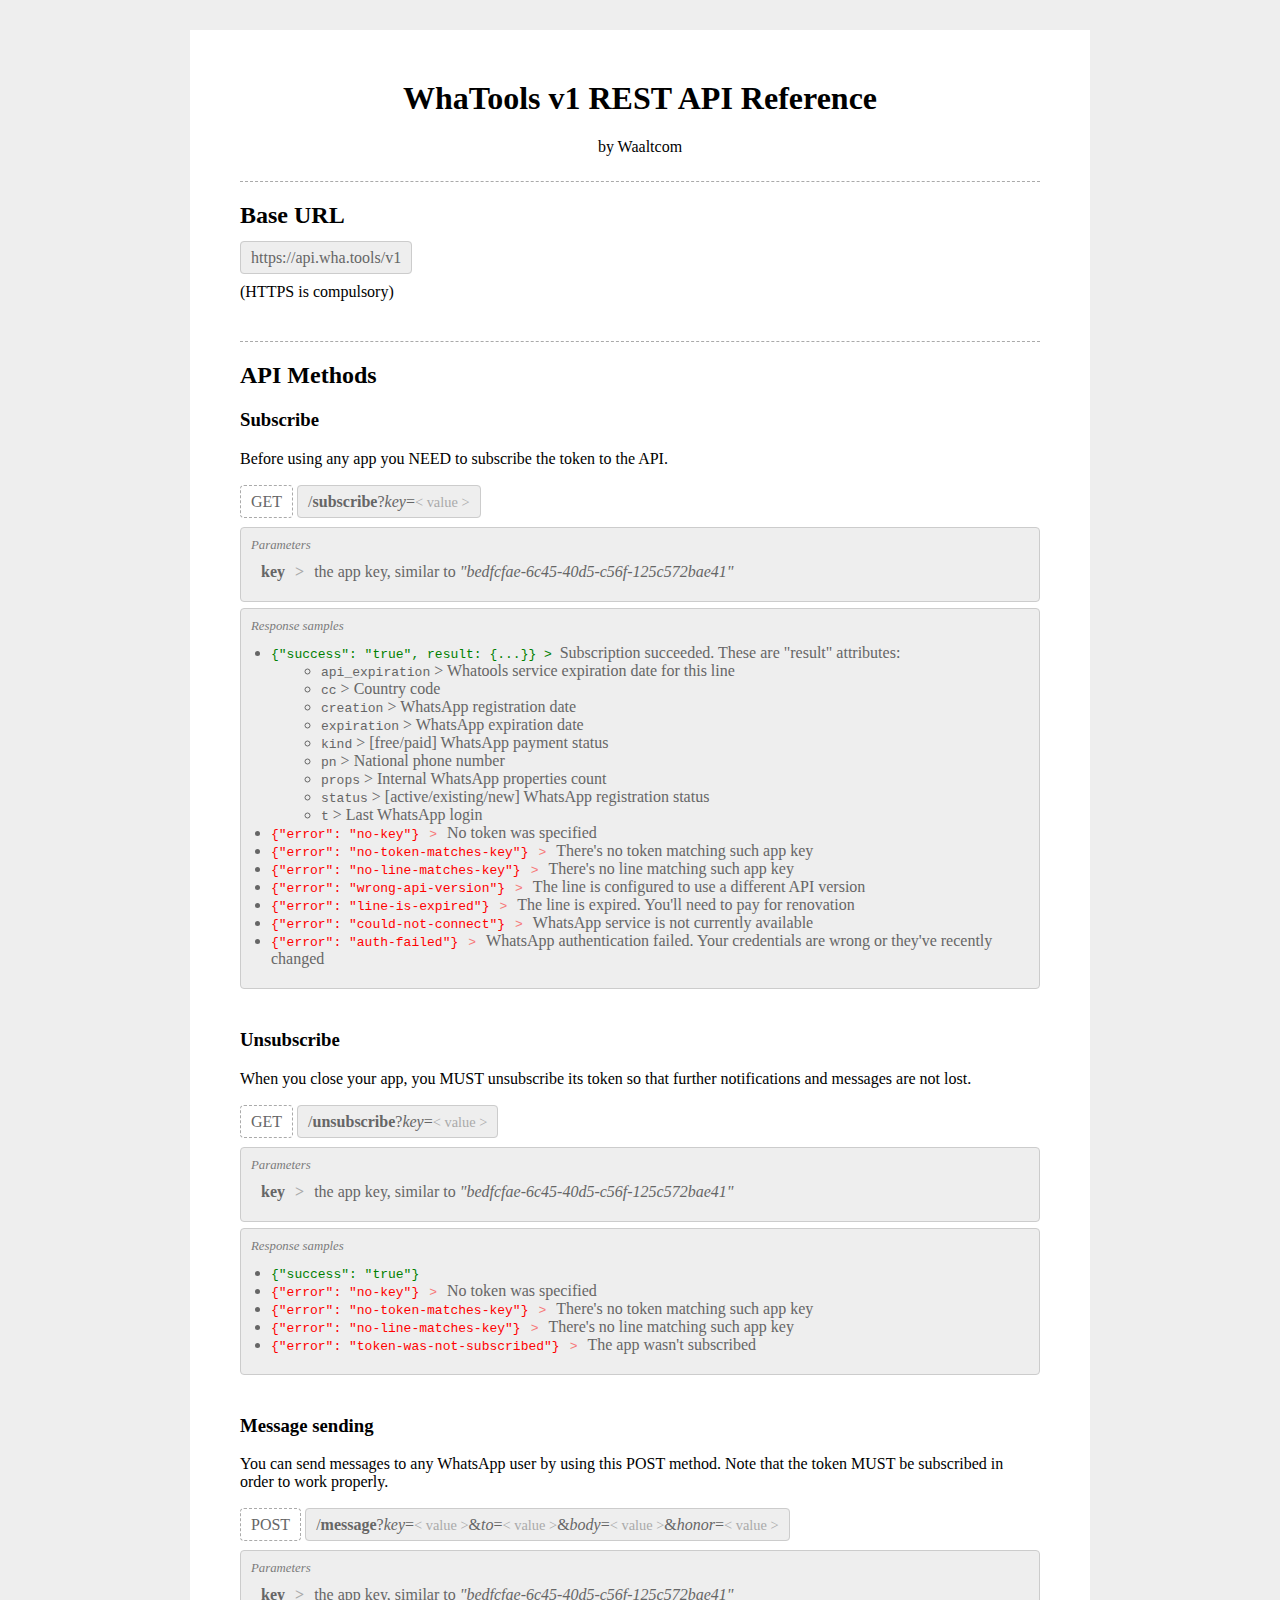
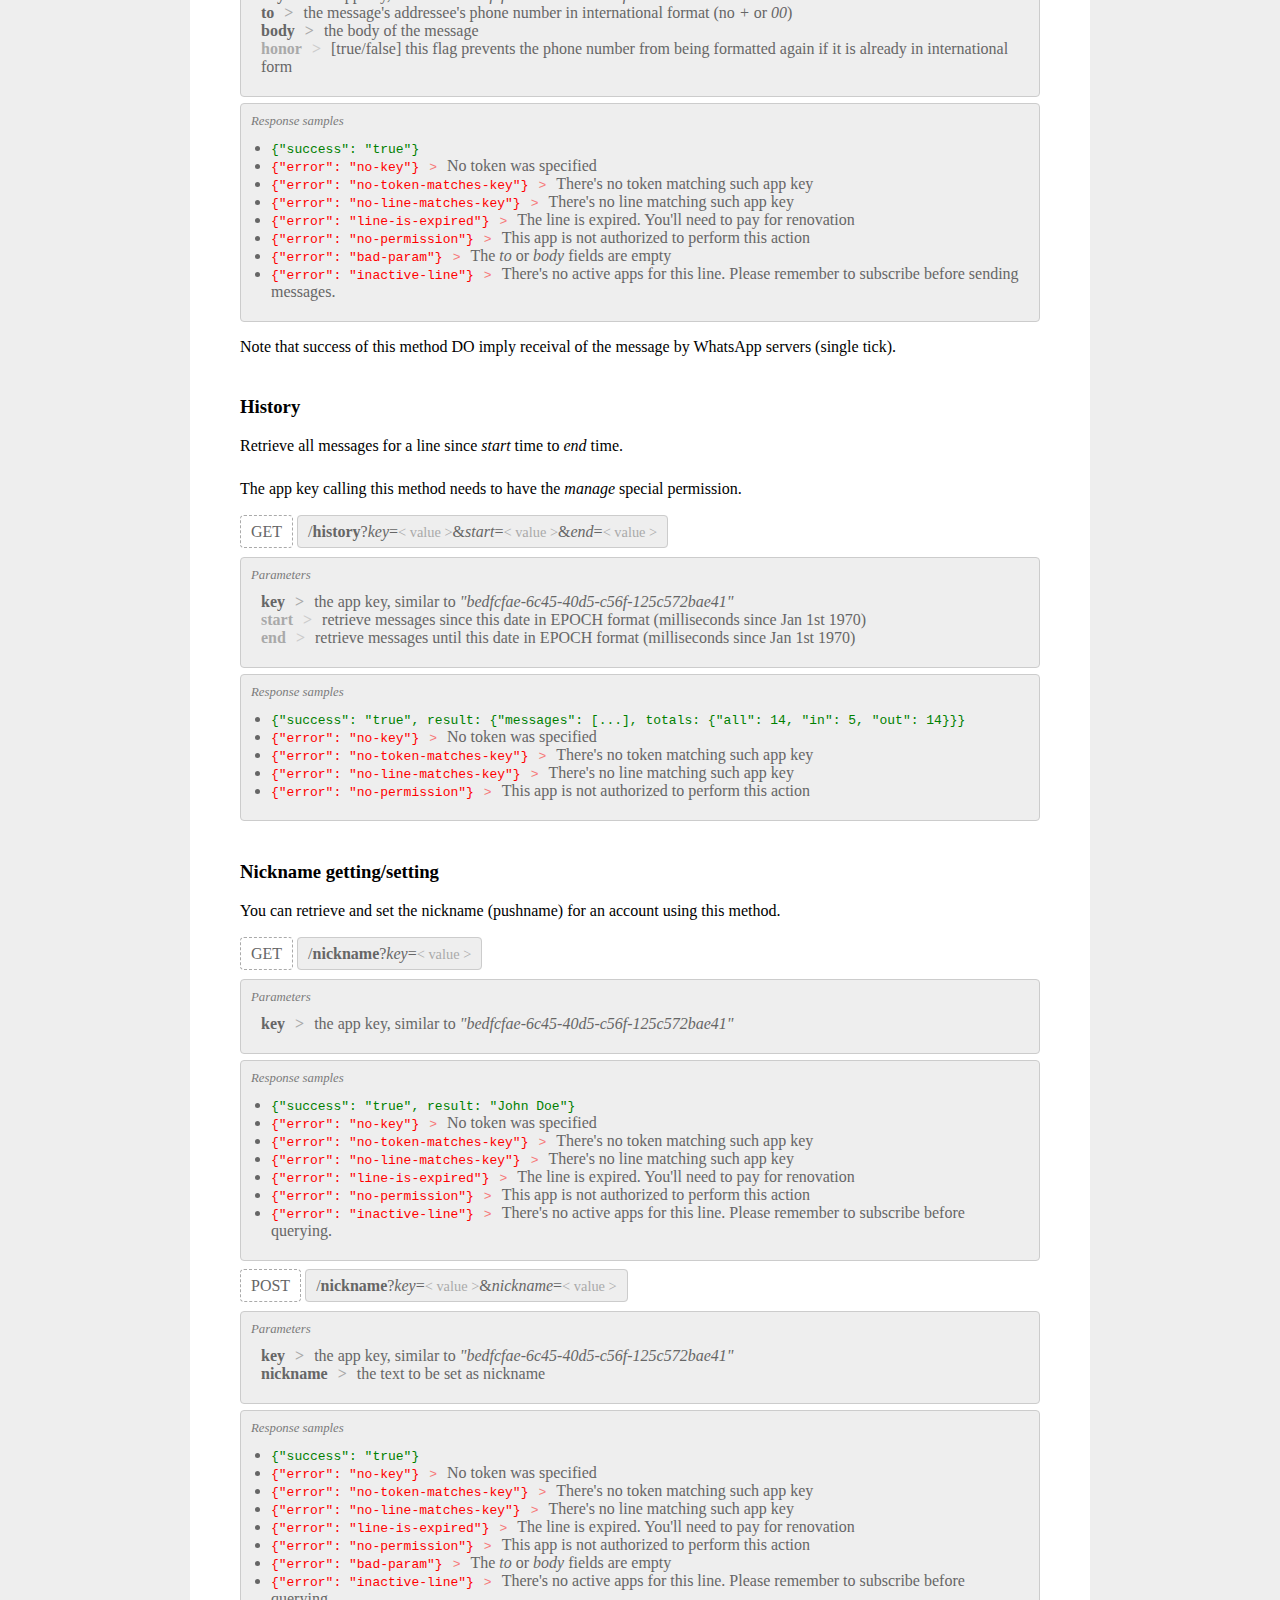
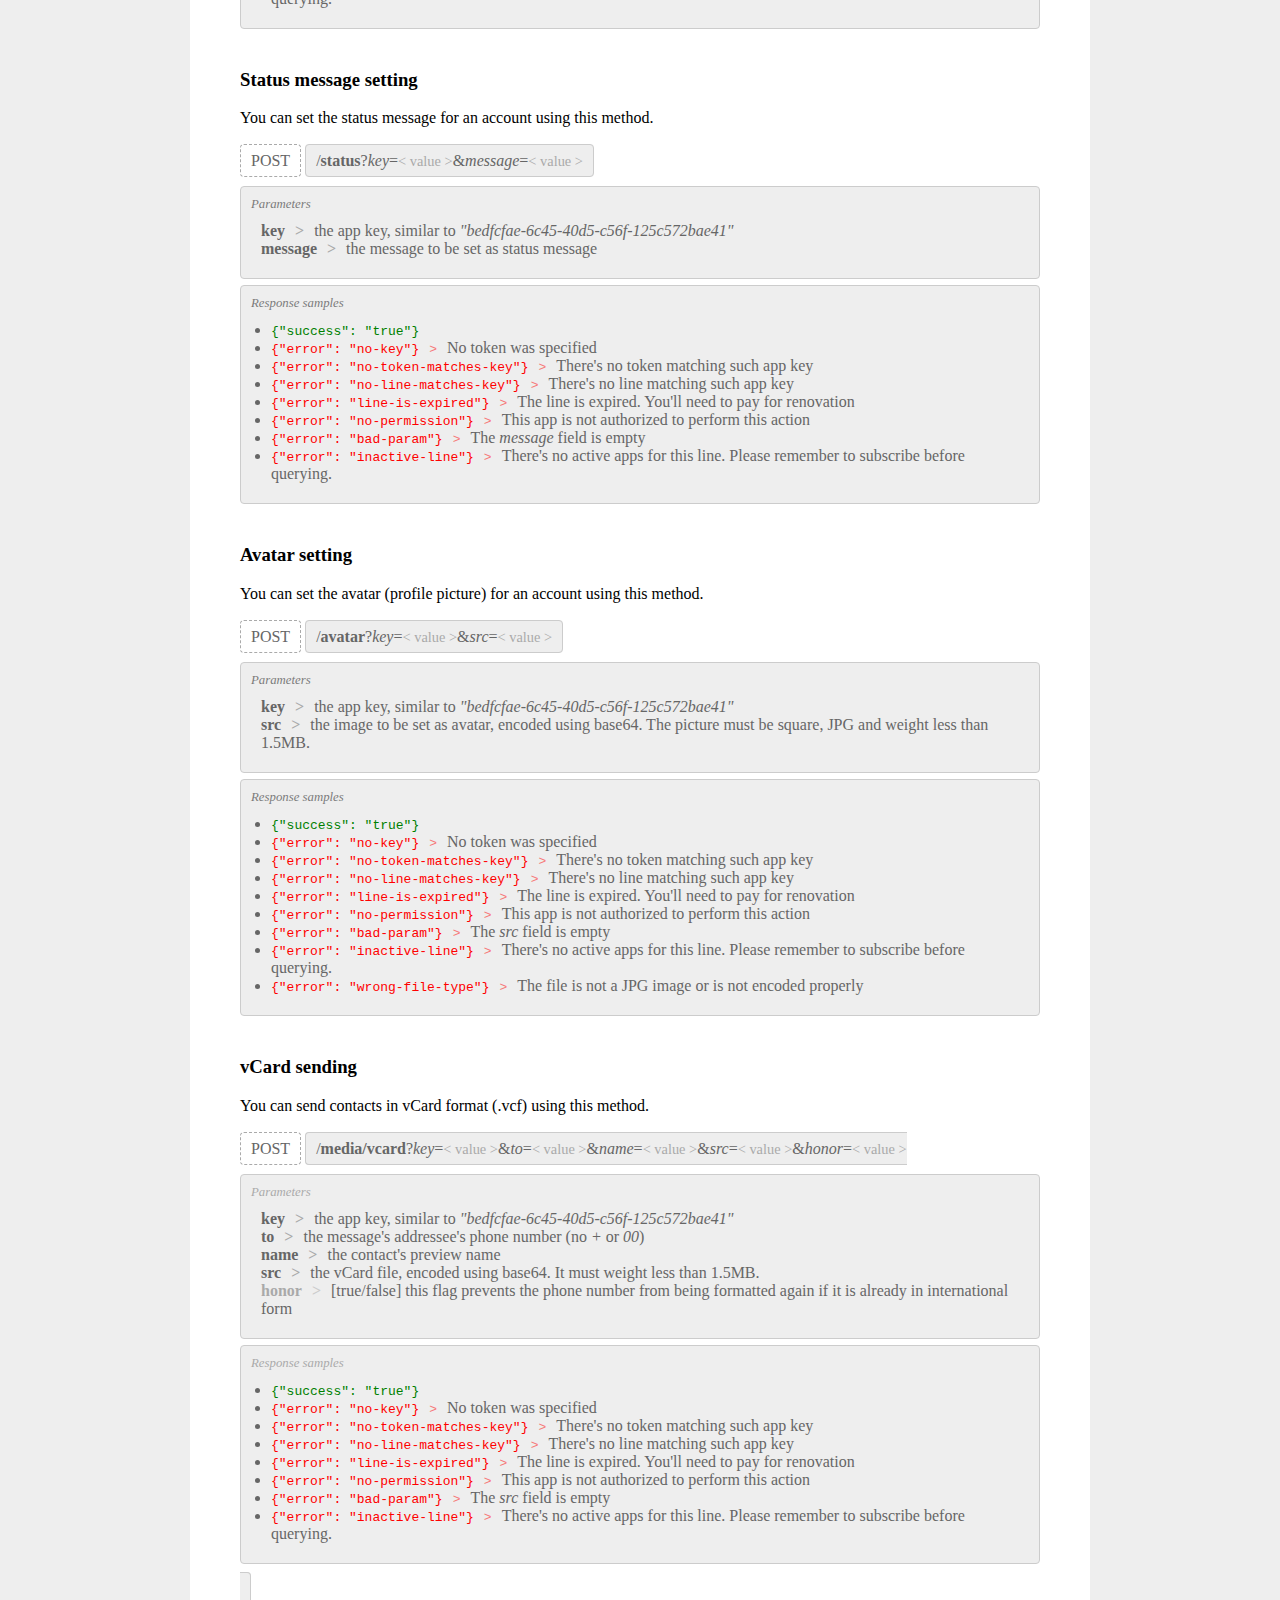
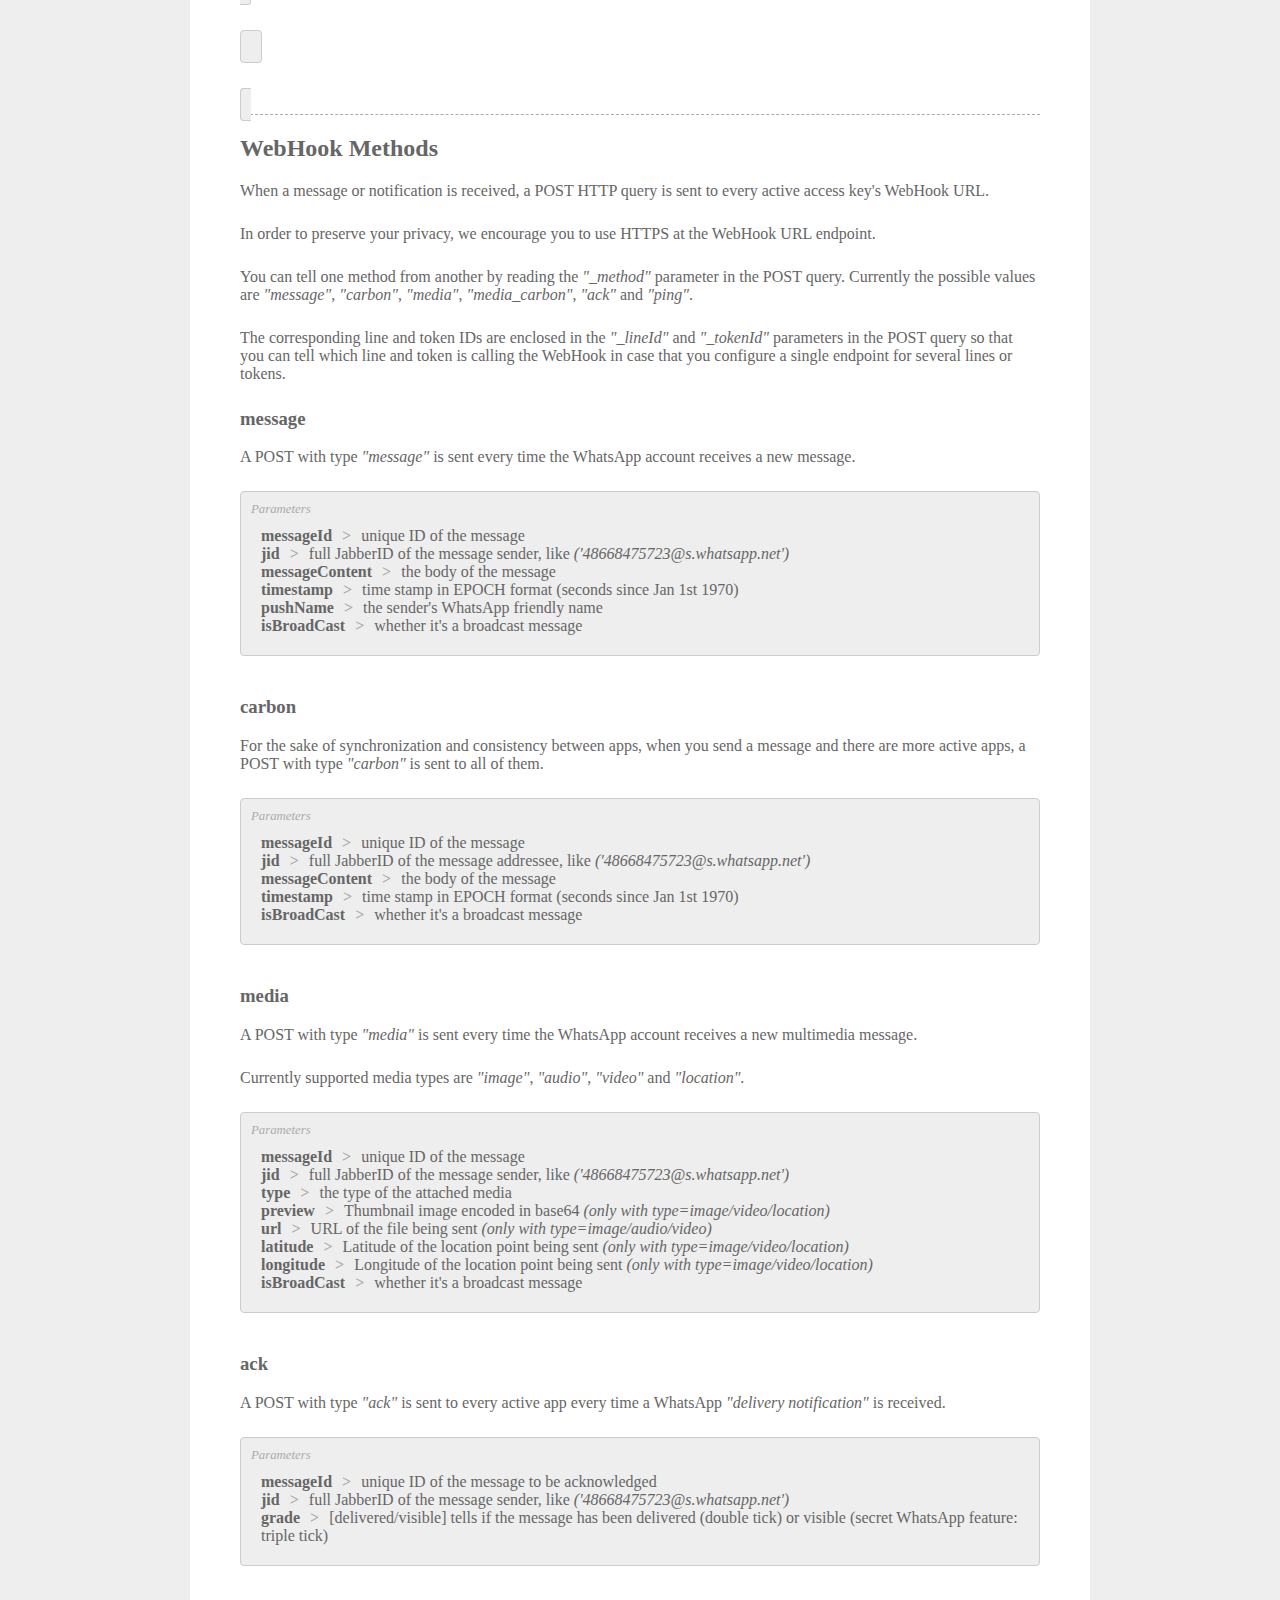
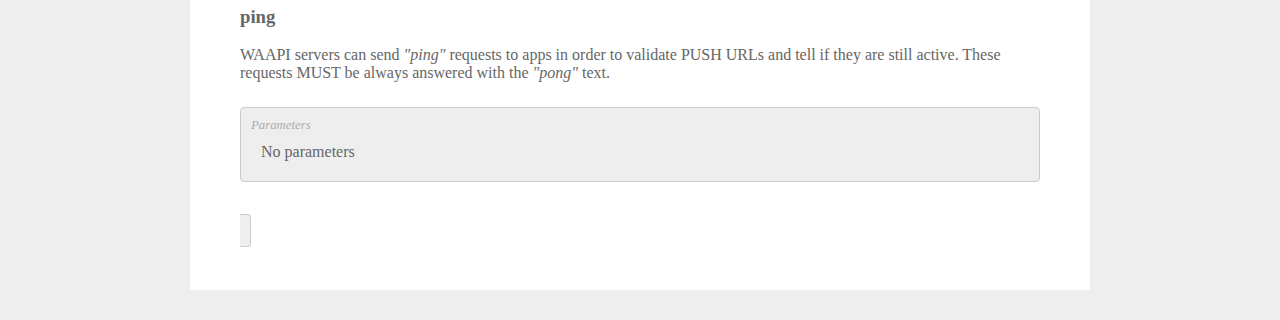
==== commit 1490d126: "Reference update" ====
--- a/static/reference.htm
+++ b/static/reference.htm
@@ -77,7 +77,7 @@
         </header>
         <p>You can send messages to any WhatsApp user by using this POST method. Note that the token MUST be subscribed in order to work properly.</p>
         <span class="method">POST</span>
-        <a class="url">/<strong>message</strong>?<em>key</em>=<span class="value">&<em>to</em>=<span class="value">&<em>body</em>=<span class="value">&<em>ack</em>=<span class="value"></span></a>
+        <a class="url">/<strong>message</strong>?<em>key</em>=<span class="value">&<em>to</em>=<span class="value">&<em>body</em>=<span class="value">&<em>honor</em>=<span class="value"></span></a>
         <ul class="params">
           <li><strong>key</strong>the app key, similar to <em>"bedfcfae-6c45-40d5-c56f-125c572bae41"</em></li>
           <li><strong>to</strong>the message's addressee's phone number in international format (no <em>+</em> or <em>00</em>)</li>
@@ -204,7 +204,7 @@
         </header>
         <p>You can send contacts in vCard format (.vcf) using this method.</p>
         <span class="method">POST</span>
-        <a class="url">/<strong>media/vcard</strong>?<em>key</em>=<span class="value">&<em>to</em>=<span class="value">&<em>name</em>=<span class="value">&<em>src</em>=<span class="value"></a>
+        <a class="url">/<strong>media/vcard</strong>?<em>key</em>=<span class="value">&<em>to</em>=<span class="value">&<em>name</em>=<span class="value">&<em>src</em>=<span class="value">&<em>honor</em>=<span class="value"</a>
         <ul class="params">
           <li><strong>key</strong>the app key, similar to <em>"bedfcfae-6c45-40d5-c56f-125c572bae41"</em></li>
           <li><strong>to</strong>the message's addressee's phone number (no <em>+</em> or <em>00</em>)</li>
@@ -230,7 +230,7 @@
       </header>
       <p>When a message or notification is received, a POST HTTP query is sent to every active access key's WebHook URL.</p>
       <p>In order to preserve your privacy, we encourage you to use HTTPS at the WebHook URL endpoint.</p>
-      <p>You can tell one method from another by reading the <em>"_method"</em> parameter in the POST query. Currently the possible values are <em>"message"</em>, <em>"carbon"</em>, <em>"media"</em>, <em>"ack"</em> and <em>"ping"</em>.</p>
+      <p>You can tell one method from another by reading the <em>"_method"</em> parameter in the POST query. Currently the possible values are <em>"message"</em>, <em>"carbon"</em>, <em>"media"</em>,  <em>"media_carbon"</em>, <em>"ack"</em> and <em>"ping"</em>.</p>
       <p>The corresponding line and token IDs are enclosed in the <em>"_lineId"</em> and <em>"_tokenId"</em> parameters in the POST query so that you can tell which line and token is calling the WebHook in case that you configure a single endpoint for several lines or tokens.</p>
       <article>
         <header>
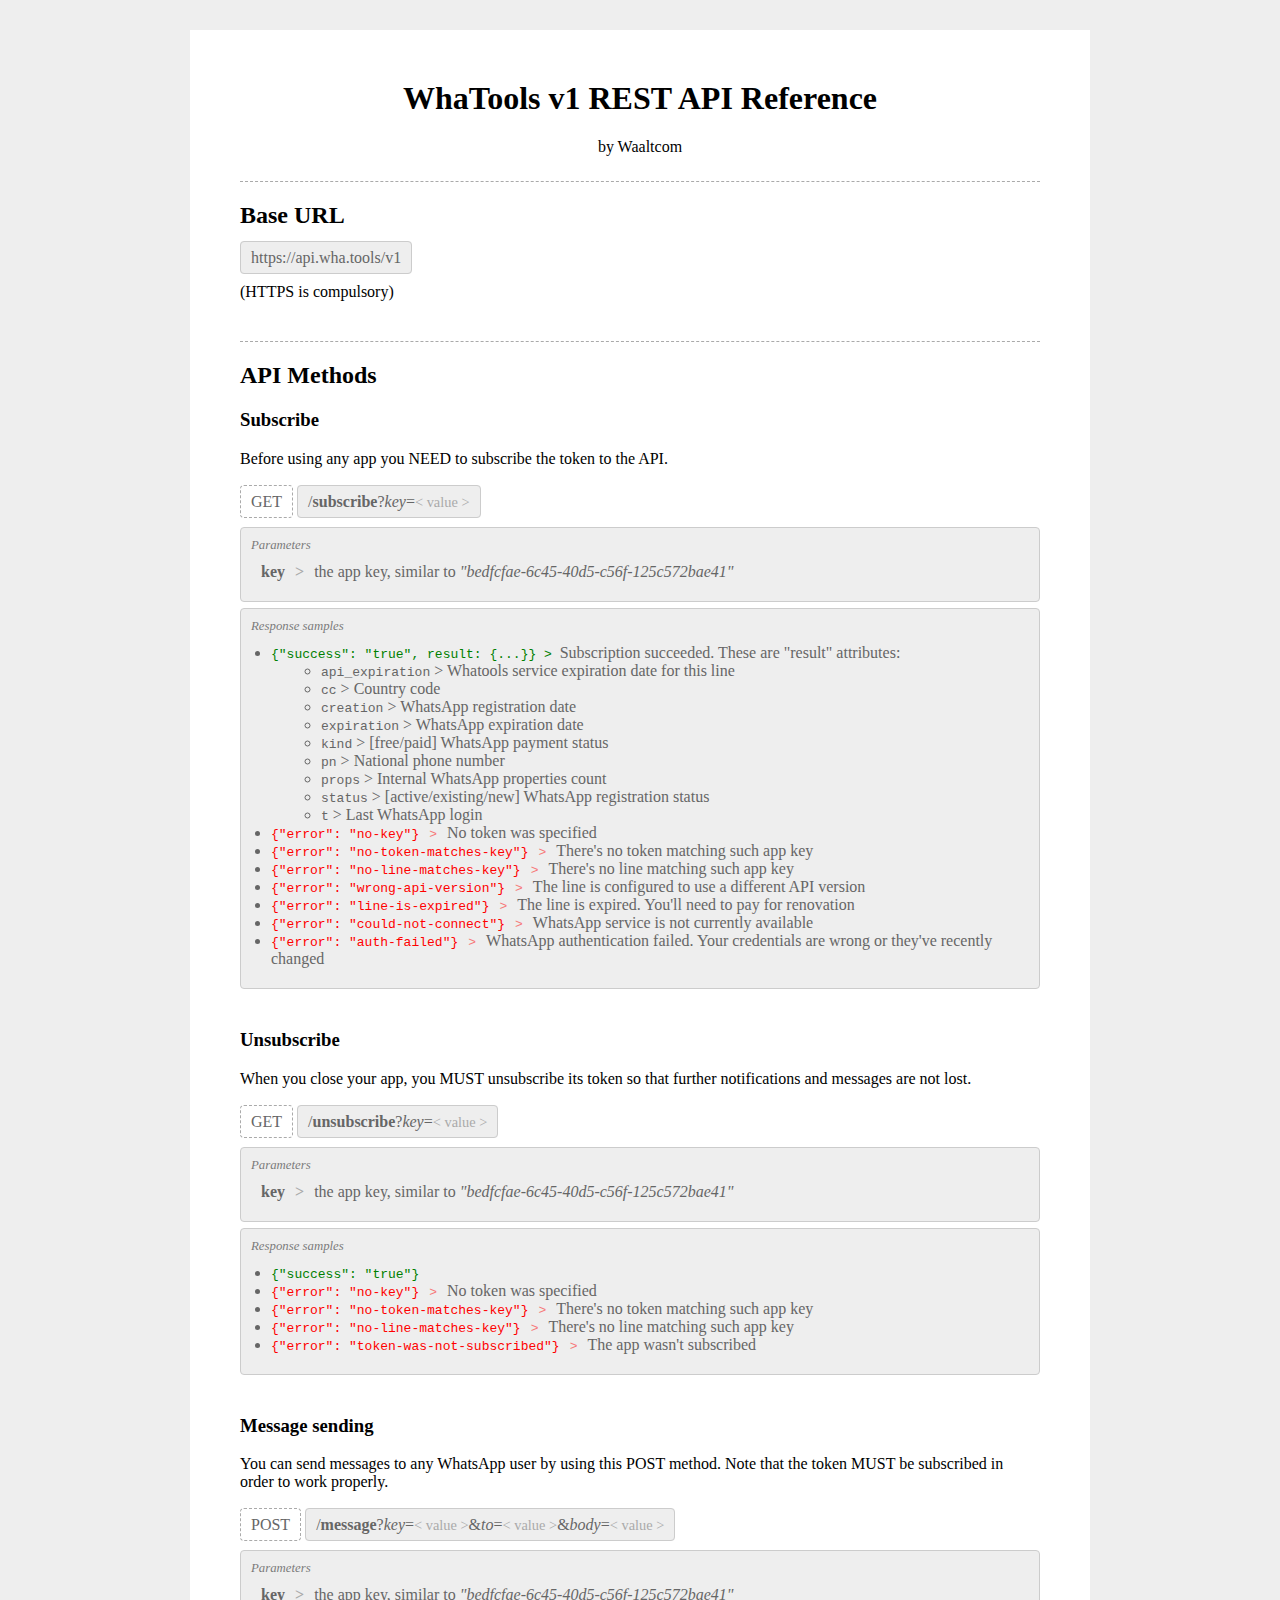
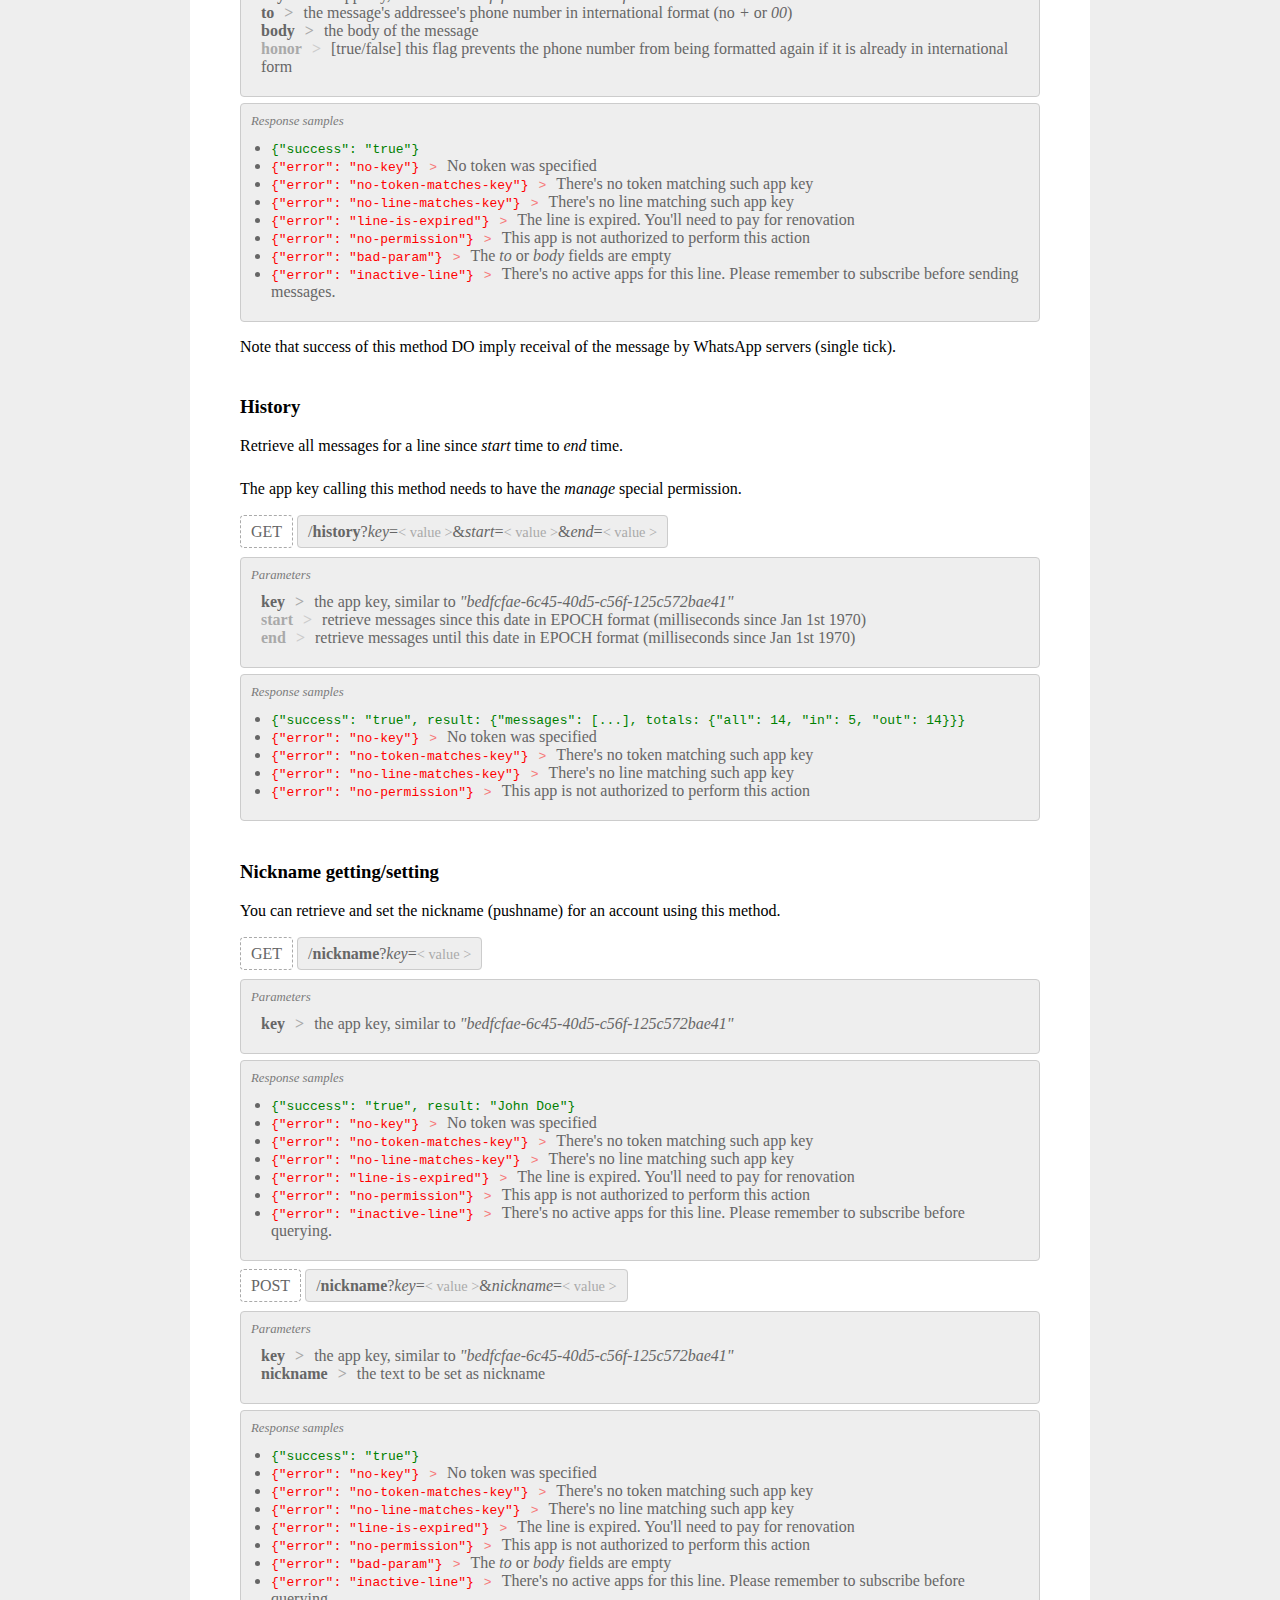
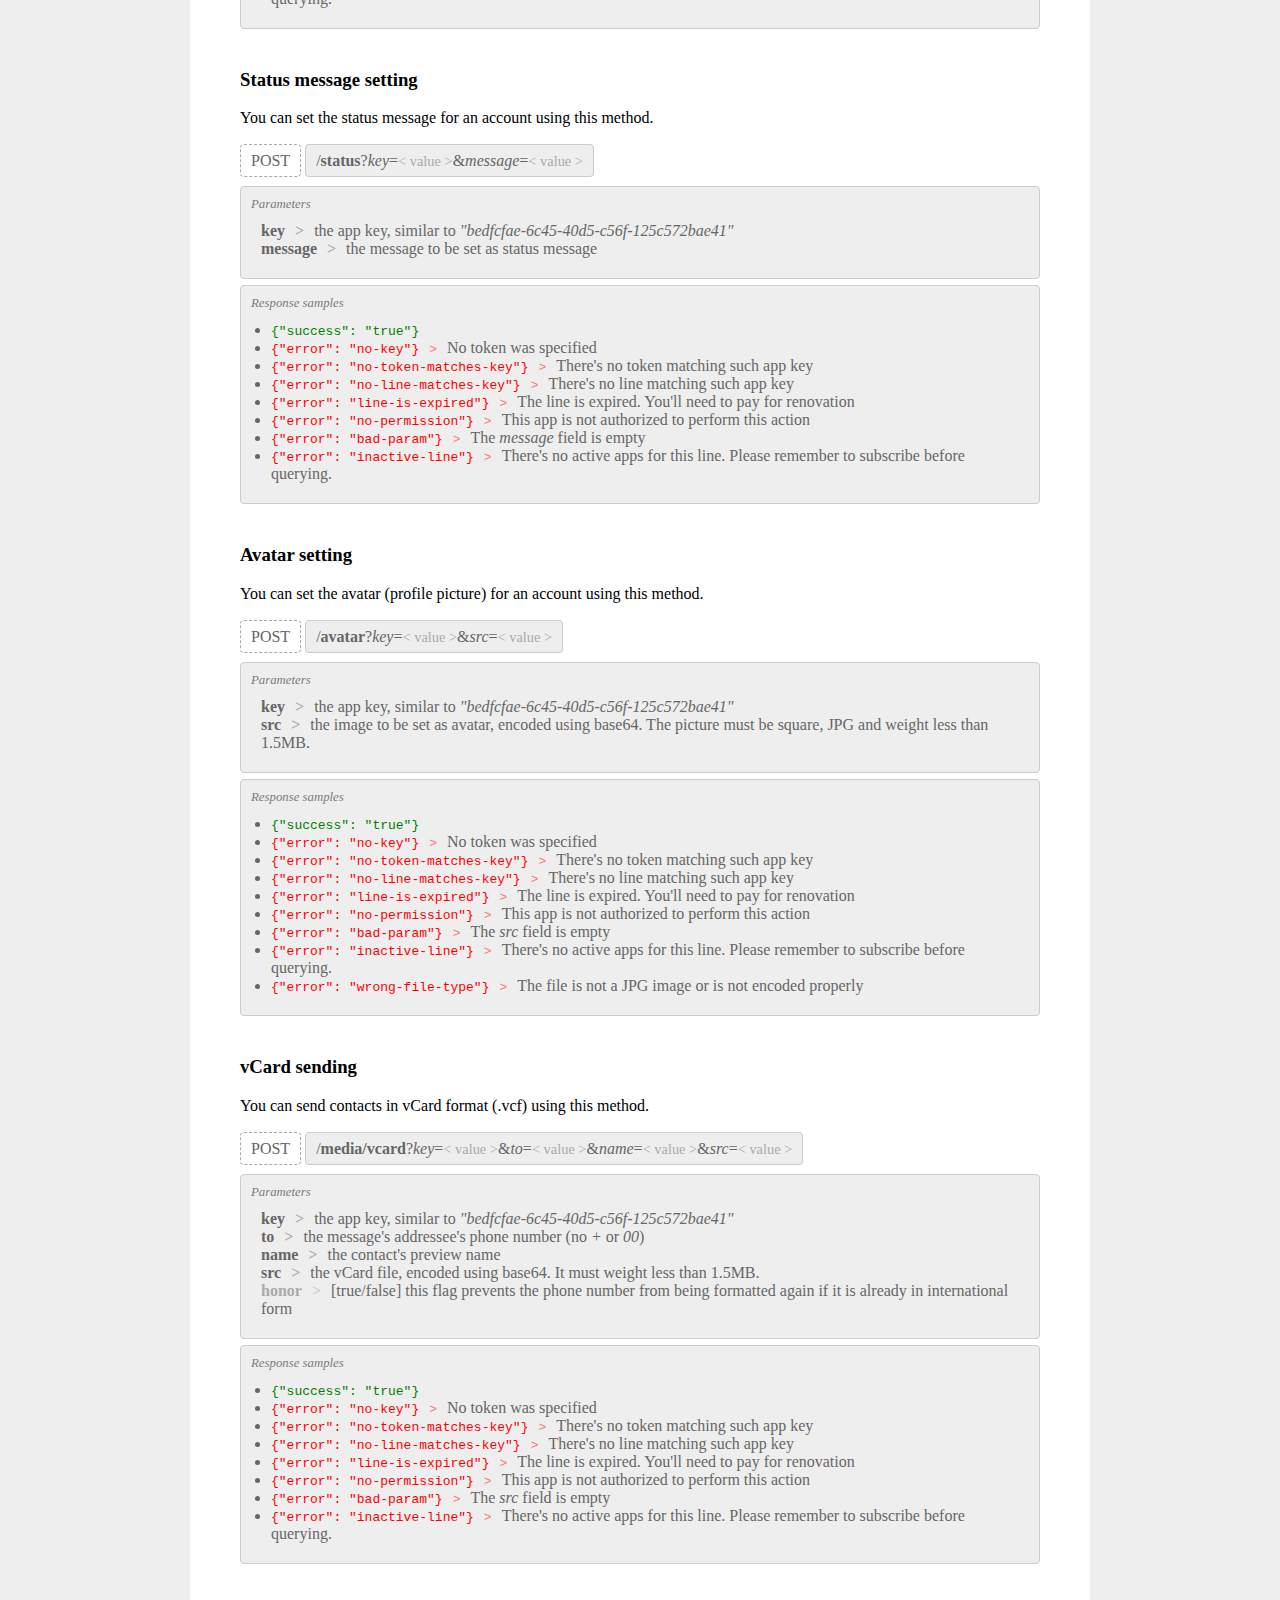
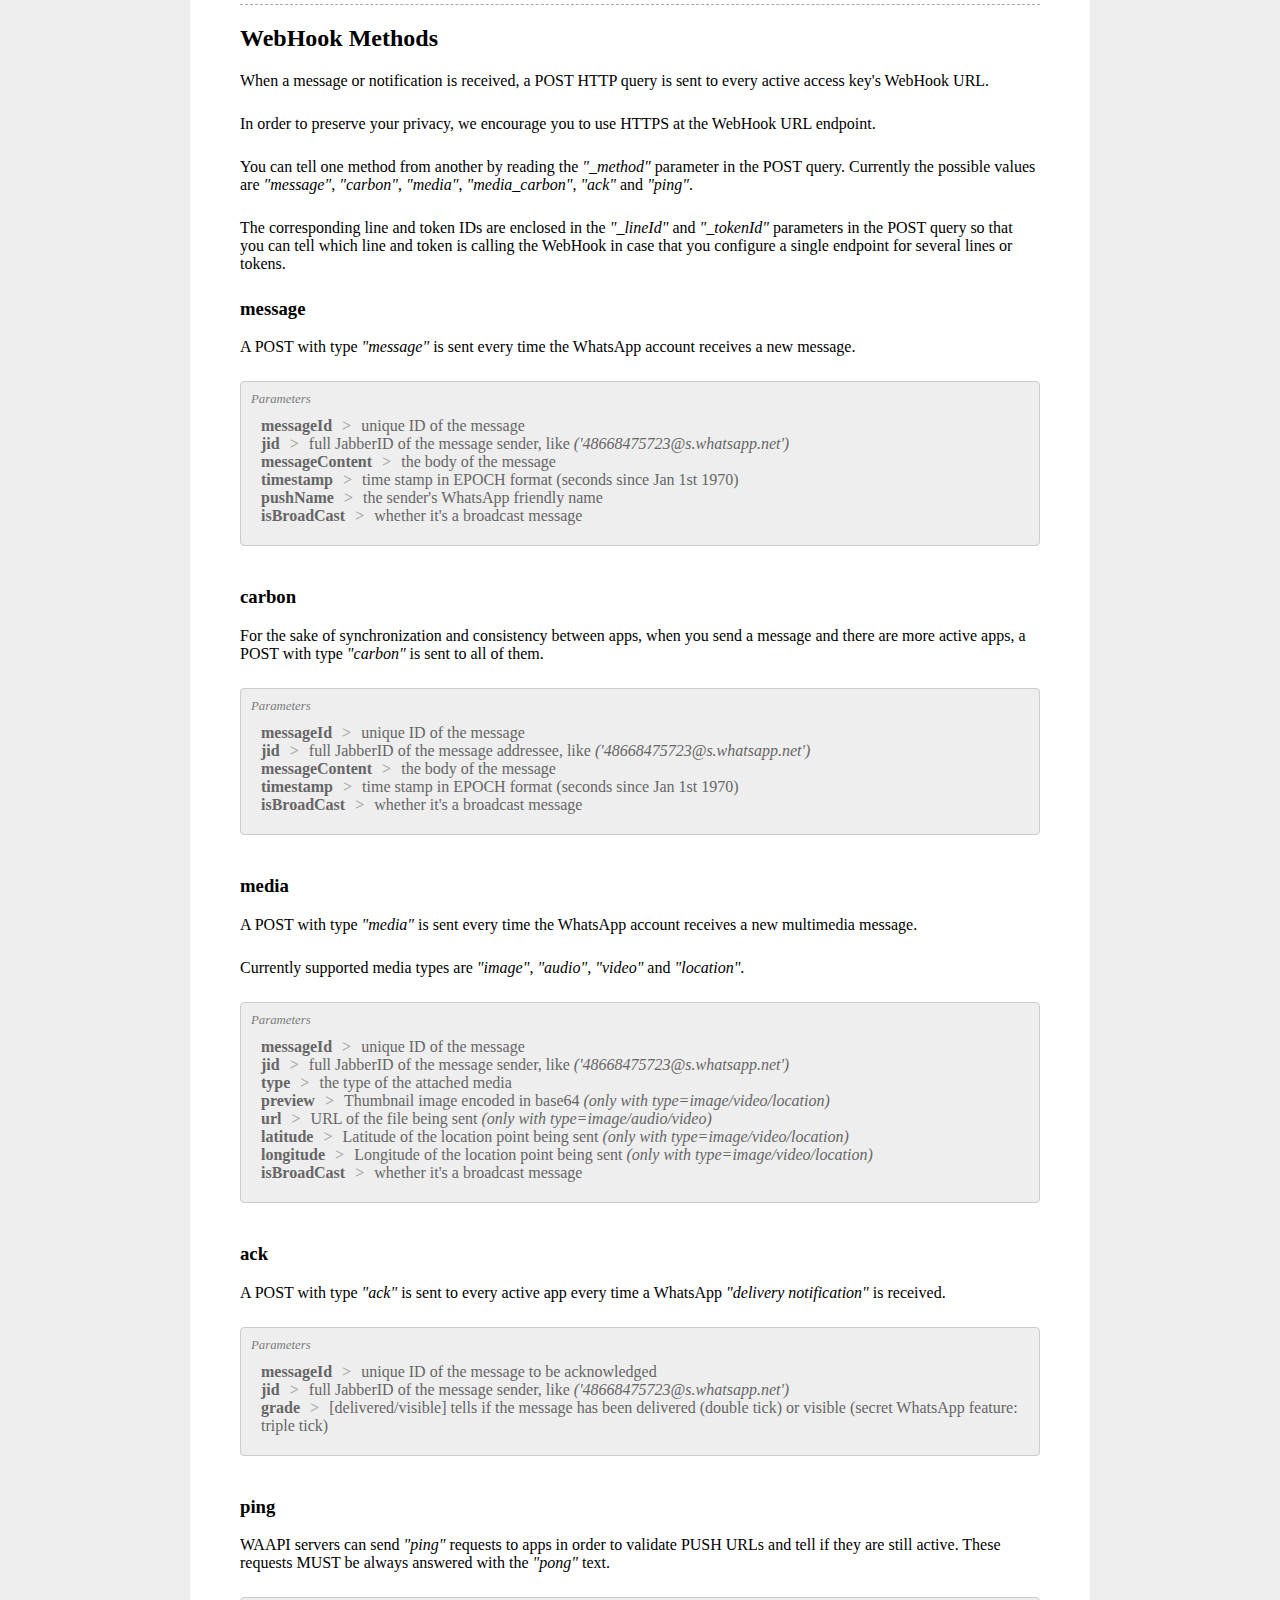
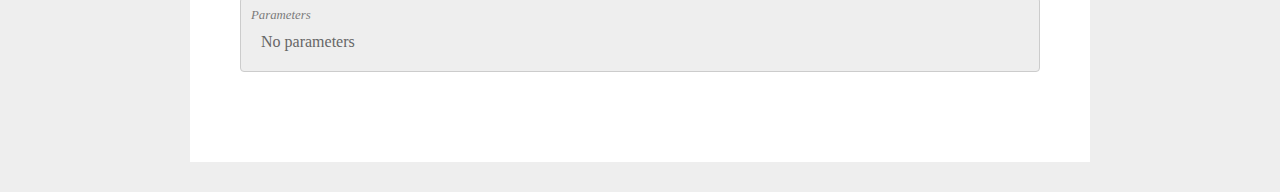
==== commit 5bcf68b3: "Reference update" ====
--- a/static/reference.htm
+++ b/static/reference.htm
@@ -77,7 +77,7 @@
         </header>
         <p>You can send messages to any WhatsApp user by using this POST method. Note that the token MUST be subscribed in order to work properly.</p>
         <span class="method">POST</span>
-        <a class="url">/<strong>message</strong>?<em>key</em>=<span class="value">&<em>to</em>=<span class="value">&<em>body</em>=<span class="value">&<em>honor</em>=<span class="value"></span></a>
+        <a class="url">/<strong>message</strong>?<em>key</em>=<span class="value">&<em>to</em>=<span class="value">&<em>body</em>=<span class="value"></span></a>
         <ul class="params">
           <li><strong>key</strong>the app key, similar to <em>"bedfcfae-6c45-40d5-c56f-125c572bae41"</em></li>
           <li><strong>to</strong>the message's addressee's phone number in international format (no <em>+</em> or <em>00</em>)</li>
@@ -204,7 +204,7 @@
         </header>
         <p>You can send contacts in vCard format (.vcf) using this method.</p>
         <span class="method">POST</span>
-        <a class="url">/<strong>media/vcard</strong>?<em>key</em>=<span class="value">&<em>to</em>=<span class="value">&<em>name</em>=<span class="value">&<em>src</em>=<span class="value">&<em>honor</em>=<span class="value"</a>
+        <a class="url">/<strong>media/vcard</strong>?<em>key</em>=<span class="value">&<em>to</em>=<span class="value">&<em>name</em>=<span class="value">&<em>src</em>=<span class="value"></a>
         <ul class="params">
           <li><strong>key</strong>the app key, similar to <em>"bedfcfae-6c45-40d5-c56f-125c572bae41"</em></li>
           <li><strong>to</strong>the message's addressee's phone number (no <em>+</em> or <em>00</em>)</li>
